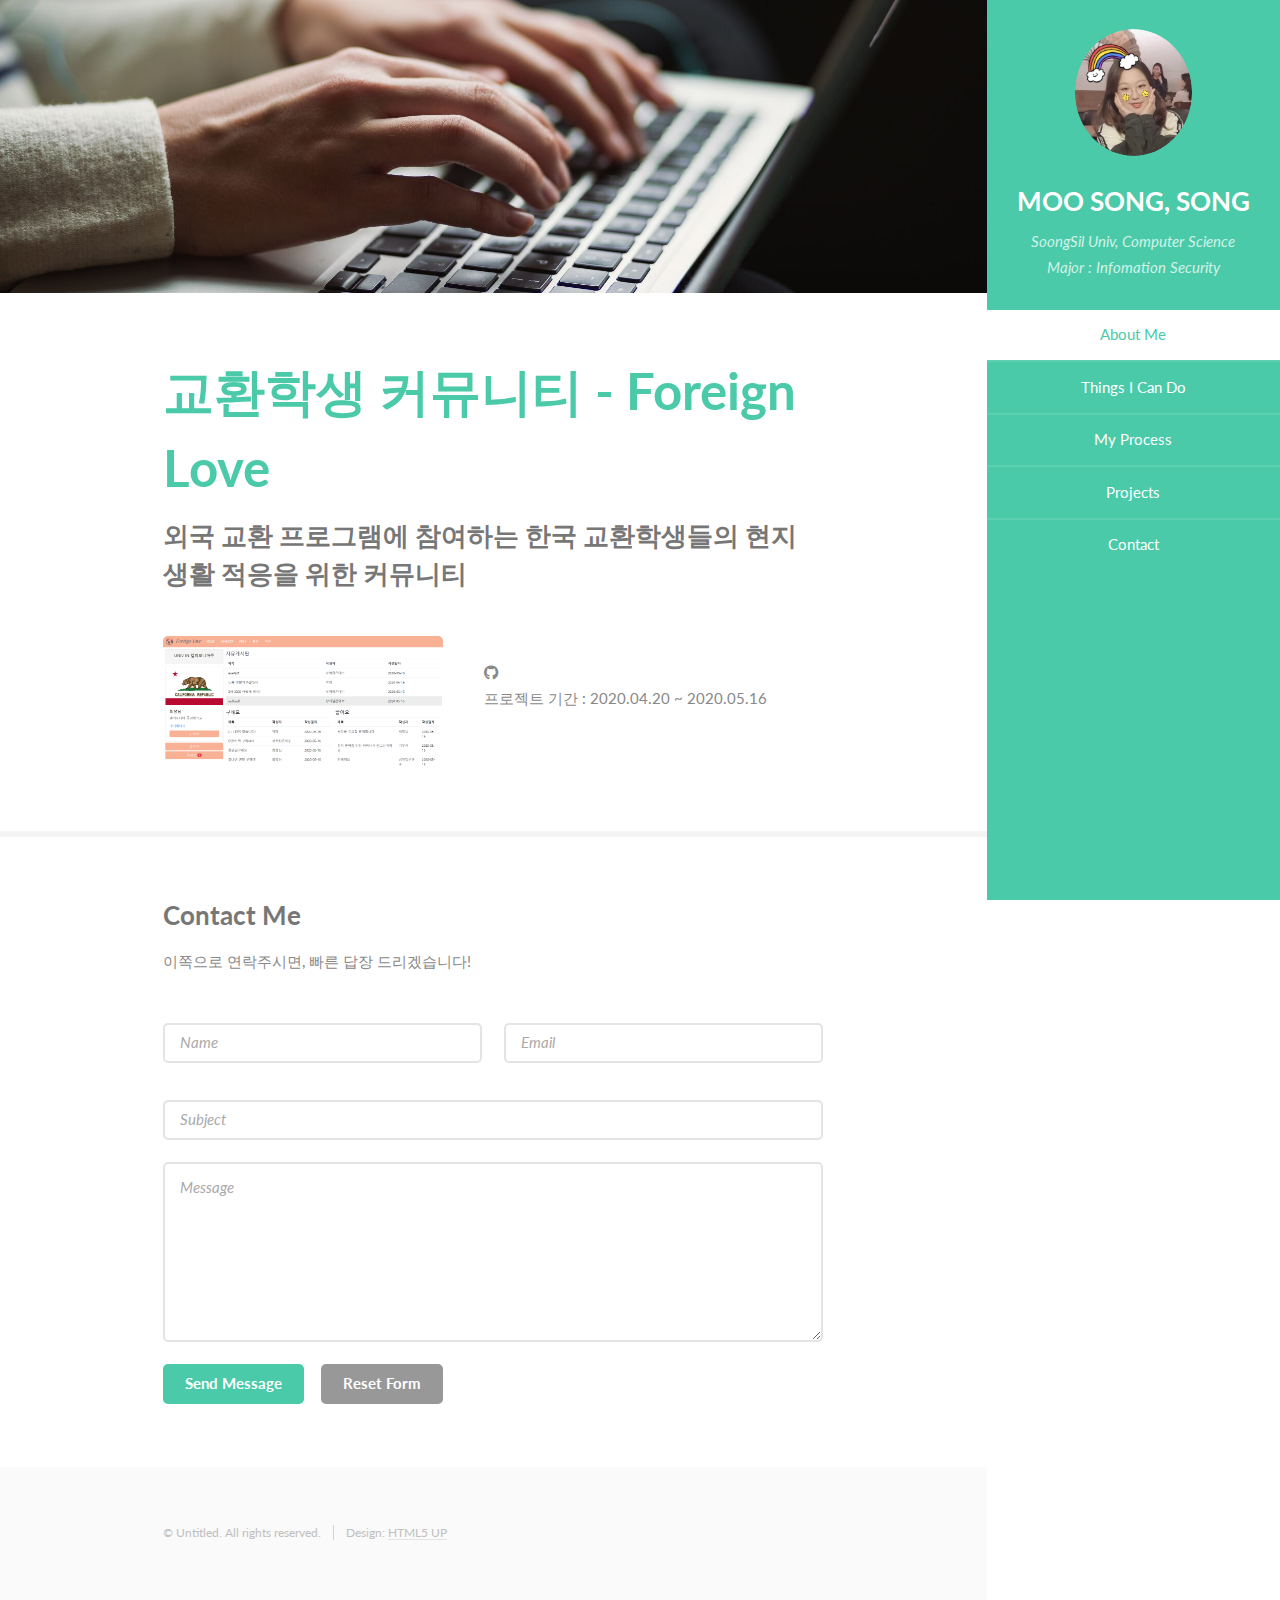
==== projects/foreignlove.html @ bbfa4133 "add" ====
<!DOCTYPE html>
<html lang="ko">
<head>
    <title>Developer MOOSONG</title>
    <meta charset="utf-8" />
    <meta name="viewport" content="width=device-width, initial-scale=1, user-scalable=no" />
    <link rel="stylesheet" href="../assets/css/main.css" />
</head>
<body class="is-preload">

<!-- Header -->
<section id="header">
    <header>
        <span class="image avatar"><img src="../images/profile.png" alt="" /></span>
        <h1 id="logo"><a href="">MOO SONG, SONG</a></h1>
        <p>SoongSil Univ, Computer Science<br />
            Major : Infomation Security</p>
    </header>
    <nav id="nav">
        <ul>
            <li><a href="#one" class="active">About Me</a></li>
            <li><a href="#two">Things I Can Do</a></li>
            <li><a href="#two_ex">My Process</a></li>
            <li><a href="#three">Projects</a></li>
            <li><a href="#four">Contact</a></li>
        </ul>
    </nav>
</section>

<!-- Wrapper -->
<div id="wrapper">

    <!-- Main -->
    <div id="main">

        <!-- One -->
        <section id="one">
            <div class="image main" data-position="center">
                <img src="../images/ban.jpg" alt="" />
            </div>
            <div class="container">
                <header class="major">
                    <h2>교환학생 커뮤니티 - Foreign Love</h2>
                    <p>외국 교환 프로그램에 참여하는 한국 교환학생들의 현지 생활 적응을 위한 커뮤니티</p>
                </header>
                <div class="features">
                    <article>
                        <a href="" class="image"><img src="../projectImage/fallmain.png" alt="" /></a>
                        <div class="inner">
                           <a href="https://github.com/moosongsong/Servlet_Final_Project_ForeignLove" class="icon brands fa-github">
                                <span class="label">Github</span></a>
                            <p>프로젝트 기간 : 2020.04.20 ~ 2020.05.16</p>
                            <div>

                            </div>
                        </div>
                    </article>
                </div>
            </div>
        </section>

        <!-- Four -->
        <section id="four">
            <div class="container">
                <h3>Contact Me</h3>
                <p>이쪽으로 연락주시면, 빠른 답장 드리겠습니다!</p>
                <form method="post" action="#">
                    <div class="row gtr-uniform">
                        <div class="col-6 col-12-xsmall"><label for="name"></label><input type="text" name="name" id="name" placeholder="Name" /></div>
                        <div class="col-6 col-12-xsmall"><label for="email"></label><input type="email" name="email" id="email" placeholder="Email" /></div>
                        <div class="col-12"><label for="subject"></label><input type="text" name="subject" id="subject" placeholder="Subject" /></div>
                        <div class="col-12"><textarea name="message" id="message" placeholder="Message" rows="6"></textarea></div>
                        <div class="col-12">
                            <ul class="actions">
                                <li><input type="submit" class="primary" value="Send Message" /></li>
                                <li><input type="reset" value="Reset Form" /></li>
                            </ul>
                        </div>
                    </div>
                </form>
            </div>
        </section>

        <!-- Five -->
        <!--
            <section id="five">
                <div class="container">
                    <h3>Elements</h3>

                    <section>
                        <h4>Text</h4>
                        <p>This is <b>bold</b> and this is <strong>strong</strong>. This is <i>italic</i> and this is <em>emphasized</em>.
                        This is <sup>superscript</sup> text and this is <sub>subscript</sub> text.
                        This is <u>underlined</u> and this is code: <code>for (;;) { ... }</code>. Finally, <a href="#">this is a link</a>.</p>
                        <hr />
                        <header>
                            <h4>Heading with a Subtitle</h4>
                            <p>Lorem ipsum dolor sit amet nullam id egestas urna aliquam</p>
                        </header>
                        <p>Nunc lacinia ante nunc ac lobortis. Interdum adipiscing gravida odio porttitor sem non mi integer non faucibus ornare mi ut ante amet placerat aliquet. Volutpat eu sed ante lacinia sapien lorem accumsan varius montes viverra nibh in adipiscing blandit tempus accumsan.</p>
                        <header>
                            <h5>Heading with a Subtitle</h5>
                            <p>Lorem ipsum dolor sit amet nullam id egestas urna aliquam</p>
                        </header>
                        <p>Nunc lacinia ante nunc ac lobortis. Interdum adipiscing gravida odio porttitor sem non mi integer non faucibus ornare mi ut ante amet placerat aliquet. Volutpat eu sed ante lacinia sapien lorem accumsan varius montes viverra nibh in adipiscing blandit tempus accumsan.</p>
                        <hr />
                        <h2>Heading Level 2</h2>
                        <h3>Heading Level 3</h3>
                        <h4>Heading Level 4</h4>
                        <h5>Heading Level 5</h5>
                        <h6>Heading Level 6</h6>
                        <hr />
                        <h5>Blockquote</h5>
                        <blockquote>Fringilla nisl. Donec accumsan interdum nisi, quis tincidunt felis sagittis eget tempus euismod. Vestibulum ante ipsum primis in faucibus vestibulum. Blandit adipiscing eu felis iaculis volutpat ac adipiscing accumsan faucibus. Vestibulum ante ipsum primis in faucibus lorem ipsum dolor sit amet nullam adipiscing eu felis.</blockquote>
                        <h5>Preformatted</h5>
                        <pre><code>i = 0;

while (!deck.isInOrder()) {
print 'Iteration ' + i;
deck.shuffle();
i++;
}

print 'It took ' + i + ' iterations to sort the deck.';</code></pre>
                    </section>

                    <section>
                        <h4>Lists</h4>
                        <div class="row">
                            <div class="col-6 col-12-xsmall">
                                <h5>Unordered</h5>
                                <ul>
                                    <li>Dolor pulvinar etiam magna etiam.</li>
                                    <li>Sagittis adipiscing lorem eleifend.</li>
                                    <li>Felis enim feugiat dolore viverra.</li>
                                </ul>
                                <h5>Alternate</h5>
                                <ul class="alt">
                                    <li>Dolor pulvinar etiam magna etiam.</li>
                                    <li>Sagittis adipiscing lorem eleifend.</li>
                                    <li>Felis enim feugiat dolore viverra.</li>
                                </ul>
                            </div>
                            <div class="col-6 col-12-xsmall">
                                <h5>Ordered</h5>
                                <ol>
                                    <li>Dolor pulvinar etiam magna etiam.</li>
                                    <li>Etiam vel felis at lorem sed viverra.</li>
                                    <li>Felis enim feugiat dolore viverra.</li>
                                    <li>Dolor pulvinar etiam magna etiam.</li>
                                    <li>Etiam vel felis at lorem sed viverra.</li>
                                    <li>Felis enim feugiat dolore viverra.</li>
                                </ol>
                                <h5>Icons</h5>
                                <ul class="icons">
                                    <li><a href="#" class="icon brands fa-twitter"><span class="label">Twitter</span></a></li>
                                    <li><a href="#" class="icon brands fa-facebook-f"><span class="label">Facebook</span></a></li>
                                    <li><a href="#" class="icon brands fa-instagram"><span class="label">Instagram</span></a></li>
                                    <li><a href="#" class="icon brands fa-github"><span class="label">Github</span></a></li>
                                    <li><a href="#" class="icon brands fa-dribbble"><span class="label">Dribbble</span></a></li>
                                    <li><a href="#" class="icon brands fa-tumblr"><span class="label">Tumblr</span></a></li>
                                </ul>
                            </div>
                        </div>
                        <h5>Actions</h5>
                        <ul class="actions">
                            <li><a href="#" class="button primary">Default</a></li>
                            <li><a href="#" class="button">Default</a></li>
                            <li><a href="#" class="button alt">Default</a></li>
                        </ul>
                        <ul class="actions small">
                            <li><a href="#" class="button primary small">Small</a></li>
                            <li><a href="#" class="button small">Small</a></li>
                            <li><a href="#" class="button alt small">Small</a></li>
                        </ul>
                        <div class="row">
                            <div class="col-3 col-6-medium col-12-xsmall">
                                <ul class="actions stacked">
                                    <li><a href="#" class="button primary">Default</a></li>
                                    <li><a href="#" class="button">Default</a></li>
                                    <li><a href="#" class="button alt">Default</a></li>
                                </ul>
                            </div>
                            <div class="col-3 col-6 col-12-xsmall">
                                <ul class="actions stacked">
                                    <li><a href="#" class="button primary small">Small</a></li>
                                    <li><a href="#" class="button small">Small</a></li>
                                    <li><a href="#" class="button alt small">Small</a></li>
                                </ul>
                            </div>
                            <div class="col-3 col-6-medium col-12-xsmall">
                                <ul class="actions stacked">
                                    <li><a href="#" class="button primary fit">Default</a></li>
                                    <li><a href="#" class="button fit">Default</a></li>
                                    <li><a href="#" class="button alt fit">Default</a></li>
                                </ul>
                            </div>
                            <div class="col-3 col-6-medium col-12-xsmall">
                                <ul class="actions stacked">
                                    <li><a href="#" class="button primary small fit">Small</a></li>
                                    <li><a href="#" class="button small fit">Small</a></li>
                                    <li><a href="#" class="button alt small fit">Small</a></li>
                                </ul>
                            </div>
                        </div>
                    </section>

                    <section>
                        <h4>Table</h4>
                        <h5>Default</h5>
                        <div class="table-wrapper">
                            <table>
                                <thead>
                                    <tr>
                                        <th>Name</th>
                                        <th>Description</th>
                                        <th>Price</th>
                                    </tr>
                                </thead>
                                <tbody>
                                    <tr>
                                        <td>Item One</td>
                                        <td>Ante turpis integer aliquet porttitor.</td>
                                        <td>29.99</td>
                                    </tr>
                                    <tr>
                                        <td>Item Two</td>
                                        <td>Vis ac commodo adipiscing arcu aliquet.</td>
                                        <td>19.99</td>
                                    </tr>
                                    <tr>
                                        <td>Item Three</td>
                                        <td> Morbi faucibus arcu accumsan lorem.</td>
                                        <td>29.99</td>
                                    </tr>
                                    <tr>
                                        <td>Item Four</td>
                                        <td>Vitae integer tempus condimentum.</td>
                                        <td>19.99</td>
                                    </tr>
                                    <tr>
                                        <td>Item Five</td>
                                        <td>Ante turpis integer aliquet porttitor.</td>
                                        <td>29.99</td>
                                    </tr>
                                </tbody>
                                <tfoot>
                                    <tr>
                                        <td colspan="2"></td>
                                        <td>100.00</td>
                                    </tr>
                                </tfoot>
                            </table>
                        </div>

                        <h5>Alternate</h5>
                        <div class="table-wrapper">
                            <table class="alt">
                                <thead>
                                    <tr>
                                        <th>Name</th>
                                        <th>Description</th>
                                        <th>Price</th>
                                    </tr>
                                </thead>
                                <tbody>
                                    <tr>
                                        <td>Item One</td>
                                        <td>Ante turpis integer aliquet porttitor.</td>
                                        <td>29.99</td>
                                    </tr>
                                    <tr>
                                        <td>Item Two</td>
                                        <td>Vis ac commodo adipiscing arcu aliquet.</td>
                                        <td>19.99</td>
                                    </tr>
                                    <tr>
                                        <td>Item Three</td>
                                        <td> Morbi faucibus arcu accumsan lorem.</td>
                                        <td>29.99</td>
                                    </tr>
                                    <tr>
                                        <td>Item Four</td>
                                        <td>Vitae integer tempus condimentum.</td>
                                        <td>19.99</td>
                                    </tr>
                                    <tr>
                                        <td>Item Five</td>
                                        <td>Ante turpis integer aliquet porttitor.</td>
                                        <td>29.99</td>
                                    </tr>
                                </tbody>
                                <tfoot>
                                    <tr>
                                        <td colspan="2"></td>
                                        <td>100.00</td>
                                    </tr>
                                </tfoot>
                            </table>
                        </div>
                    </section>

                    <section>
                        <h4>Buttons</h4>
                        <ul class="actions">
                            <li><a href="#" class="button primary">Primary</a></li>
                            <li><a href="#" class="button">Default</a></li>
                            <li><a href="#" class="button alt">Alternate</a></li>
                        </ul>
                        <ul class="actions">
                            <li><a href="#" class="button primary large">Large</a></li>
                            <li><a href="#" class="button">Default</a></li>
                            <li><a href="#" class="button alt small">Small</a></li>
                        </ul>
                        <ul class="actions fit">
                            <li><a href="#" class="button primary fit">Fit</a></li>
                            <li><a href="#" class="button fit">Fit</a></li>
                            <li><a href="#" class="button alt fit">Fit</a></li>
                        </ul>
                        <ul class="actions fit small">
                            <li><a href="#" class="button primary fit small">Fit + Small</a></li>
                            <li><a href="#" class="button fit small">Fit + Small</a></li>
                            <li><a href="#" class="button alt fit small">Fit + Small</a></li>
                        </ul>
                        <ul class="actions">
                            <li><a href="#" class="button primary icon solid fa-download">Icon</a></li>
                            <li><a href="#" class="button icon solid fa-download">Icon</a></li>
                            <li><a href="#" class="button alt icon solid fa-check">Icon</a></li>
                        </ul>
                        <ul class="actions">
                            <li><span class="button primary disabled">Primary</span></li>
                            <li><span class="button disabled">Default</span></li>
                            <li><span class="button alt disabled">Alternate</span></li>
                        </ul>
                    </section>

                    <section>
                        <h4>Form</h4>
                        <form method="post" action="#">
                            <div class="row gtr-uniform">
                                <div class="col-6 col-12-xsmall">
                                    <input type="text" name="demo-name" id="demo-name" value="" placeholder="Name" />
                                </div>
                                <div class="col-6 col-12-xsmall">
                                    <input type="email" name="demo-email" id="demo-email" value="" placeholder="Email" />
                                </div>
                                <div class="col-12">
                                    <select name="demo-category" id="demo-category">
                                        <option value="">- Category -</option>
                                        <option value="1">Manufacturing</option>
                                        <option value="1">Shipping</option>
                                        <option value="1">Administration</option>
                                        <option value="1">Human Resources</option>
                                    </select>
                                </div>
                                <div class="col-4 col-12-medium">
                                    <input type="radio" id="demo-priority-low" name="demo-priority" checked>
                                    <label for="demo-priority-low">Low Priority</label>
                                </div>
                                <div class="col-4 col-12-medium">
                                    <input type="radio" id="demo-priority-normal" name="demo-priority">
                                    <label for="demo-priority-normal">Normal Priority</label>
                                </div>
                                <div class="col-4 col-12-medium">
                                    <input type="radio" id="demo-priority-high" name="demo-priority">
                                    <label for="demo-priority-high">High Priority</label>
                                </div>
                                <div class="col-6 col-12-medium">
                                    <input type="checkbox" id="demo-copy" name="demo-copy">
                                    <label for="demo-copy">Email me a copy of this message</label>
                                </div>
                                <div class="col-6 col-12-medium">
                                    <input type="checkbox" id="demo-human" name="demo-human" checked>
                                    <label for="demo-human">I am a human and not a robot</label>
                                </div>
                                <div class="col-12">
                                    <textarea name="demo-message" id="demo-message" placeholder="Enter your message" rows="6"></textarea>
                                </div>
                                <div class="col-12">
                                    <ul class="actions">
                                        <li><input type="submit" value="Send Message" /></li>
                                        <li><input type="reset" value="Reset" class="alt" /></li>
                                    </ul>
                                </div>
                            </div>
                        </form>
                    </section>

                    <section>
                        <h4>Image</h4>
                        <h5>Fit</h5>
                        <span class="image fit"><img src="images/banner.jpg" alt="" /></span>
                        <div class="box alt">
                            <div class="row gtr-50 gtr-uniform">
                                <div class="col-4"><span class="image fit"><img src="images/pic01.jpg" alt="" /></span></div>
                                <div class="col-4"><span class="image fit"><img src="images/pic02.jpg" alt="" /></span></div>
                                <div class="col-4"><span class="image fit"><img src="images/pic03.jpg" alt="" /></span></div>
                                <div class="col-4"><span class="image fit"><img src="images/pic02.jpg" alt="" /></span></div>
                                <div class="col-4"><span class="image fit"><img src="images/pic03.jpg" alt="" /></span></div>
                                <div class="col-4"><span class="image fit"><img src="images/pic01.jpg" alt="" /></span></div>
                                <div class="col-4"><span class="image fit"><img src="images/pic03.jpg" alt="" /></span></div>
                                <div class="col-4"><span class="image fit"><img src="images/pic01.jpg" alt="" /></span></div>
                                <div class="col-4"><span class="image fit"><img src="images/pic02.jpg" alt="" /></span></div>
                            </div>
                        </div>
                        <h5>Left &amp; Right</h5>
                        <p><span class="image left"><img src="images/avatar.jpg" alt="" /></span>Fringilla nisl. Donec accumsan interdum nisi, quis tincidunt felis sagittis eget. tempus euismod. Vestibulum ante ipsum primis in faucibus vestibulum. Blandit adipiscing eu felis iaculis volutpat ac adipiscing accumsan eu faucibus. Integer ac pellentesque praesent tincidunt felis sagittis eget. tempus euismod. Vestibulum ante ipsum primis in faucibus vestibulum. Blandit adipiscing eu felis iaculis volutpat ac adipiscing accumsan eu faucibus. Integer ac pellentesque praesent. Donec accumsan interdum nisi, quis tincidunt felis sagittis eget. tempus euismod. Vestibulum ante ipsum primis in faucibus vestibulum. Blandit adipiscing eu felis iaculis volutpat ac adipiscing accumsan eu faucibus. Integer ac pellentesque praesent tincidunt felis sagittis eget. tempus euismod. Vestibulum ante ipsum primis in faucibus vestibulum. Blandit adipiscing eu felis iaculis volutpat ac adipiscing accumsan eu faucibus. Integer ac pellentesque praesent.</p>
                        <p><span class="image right"><img src="images/avatar.jpg" alt="" /></span>Fringilla nisl. Donec accumsan interdum nisi, quis tincidunt felis sagittis eget. tempus euismod. Vestibulum ante ipsum primis in faucibus vestibulum. Blandit adipiscing eu felis iaculis volutpat ac adipiscing accumsan eu faucibus. Integer ac pellentesque praesent tincidunt felis sagittis eget. tempus euismod. Vestibulum ante ipsum primis in faucibus vestibulum. Blandit adipiscing eu felis iaculis volutpat ac adipiscing accumsan eu faucibus. Integer ac pellentesque praesent. Donec accumsan interdum nisi, quis tincidunt felis sagittis eget. tempus euismod. Vestibulum ante ipsum primis in faucibus vestibulum. Blandit adipiscing eu felis iaculis volutpat ac adipiscing accumsan eu faucibus. Integer ac pellentesque praesent tincidunt felis sagittis eget. tempus euismod. Vestibulum ante ipsum primis in faucibus vestibulum. Blandit adipiscing eu felis iaculis volutpat ac adipiscing accumsan eu faucibus. Integer ac pellentesque praesent.</p>
                    </section>

                </div>
            </section>
        -->

    </div>

    <!-- Footer -->
    <section id="footer">
        <div class="container">
            <ul class="copyright">
                <li>&copy; Untitled. All rights reserved.</li><li>Design: <a href="http://html5up.net">HTML5 UP</a></li>
            </ul>
        </div>
    </section>

</div>

<!-- Scripts -->
<script src="assets/js/jquery.min.js"></script>
<script src="assets/js/jquery.scrollex.min.js"></script>
<script src="assets/js/jquery.scrolly.min.js"></script>
<script src="assets/js/browser.min.js"></script>
<script src="assets/js/breakpoints.min.js"></script>
<script src="assets/js/util.js"></script>
<script src="assets/js/main.js"></script>

</body>
</html>
---- assets/css/main.css ----
@import url("fontawesome-all.min.css");
@import url("https://fonts.googleapis.com/css?family=Lato:400,400italic,700,700italic|Source+Code+Pro:400");

/*
	Read Only by HTML5 UP
	html5up.net | @ajlkn
	Free for personal and commercial use under the CCA 3.0 license (html5up.net/license)
*/

html, body, div, span, applet, object,
iframe, h1, h2, h3, h4, h5, h6, p, blockquote,
pre, a, abbr, acronym, address, big, cite,
code, del, dfn, em, img, ins, kbd, q, s, samp,
small, strike, strong, sub, sup, tt, var, b,
u, i, center, dl, dt, dd, ol, ul, li, fieldset,
form, label, legend, table, caption, tbody,
tfoot, thead, tr, th, td, article, aside,
canvas, details, embed, figure, figcaption,
footer, header, hgroup, menu, nav, output, ruby,
section, summary, time, mark, audio, video {
	margin: 0;
	padding: 0;
	border: 0;
	font-size: 100%;
	font: inherit;
	vertical-align: baseline;}

article, aside, details, figcaption, figure,
footer, header, hgroup, menu, nav, section {
	display: block;}

body {
	line-height: 1;
}

ol, ul {
	list-style: none;
}

blockquote, q {
	quotes: none;
}

	blockquote:before, blockquote:after, q:before, q:after {
		content: '';
		content: none;
	}

table {
	border-collapse: collapse;
	border-spacing: 0;
}

body {
	-webkit-text-size-adjust: none;
}

mark {
	background-color: transparent;
	color: inherit;
}

input::-moz-focus-inner {
	border: 0;
	padding: 0;
}

input, select, textarea {
	-moz-appearance: none;
	-webkit-appearance: none;
	-ms-appearance: none;
	appearance: none;
}

/* Basic */

	html {
		box-sizing: border-box;
	}

	*, *:before, *:after {
		box-sizing: inherit;
	}

	body {
		background: #fff;
	}

		body.is-preload *, body.is-preload *:before, body.is-preload *:after {
			-moz-animation: none !important;
			-webkit-animation: none !important;
			-ms-animation: none !important;
			animation: none !important;
			-moz-transition: none !important;
			-webkit-transition: none !important;
			-ms-transition: none !important;
			transition: none !important;
		}

	body, input, select, textarea {
		color: #888;
		font-family: "Lato", sans-serif;
		font-size: 16pt;
		font-weight: 400;
		line-height: 1.75em;
	}

	a {
		-moz-transition: color 0.2s ease-in-out, border-color 0.2s ease-in-out;
		-webkit-transition: color 0.2s ease-in-out, border-color 0.2s ease-in-out;
		-ms-transition: color 0.2s ease-in-out, border-color 0.2s ease-in-out;
		transition: color 0.2s ease-in-out, border-color 0.2s ease-in-out;
		border-bottom: solid 1px #e4e4e4;
		color: inherit;
		text-decoration: none;
	}

		a:hover {
			border-bottom-color: transparent;
			color: #4acaa8 !important;
		}

	strong, b {
		color: #777;
		font-weight: 700;
	}

	em, i {
		font-style: italic;
	}

	p {
		margin: 0 0 2.25em 0;
	}

	h1, h2, h3, h4, h5, h6 {
		color: #777;
		font-weight: 700;
		line-height: 1em;
		margin: 0 0 0.5625em 0;
	}

		h1 a, h2 a, h3 a, h4 a, h5 a, h6 a {
			border: 0;
			color: inherit;
			text-decoration: none;
		}

	h2 {
		font-size: 2em;
		line-height: 1.5em;
	}

	h3 {
		font-size: 1.75em;
		line-height: 1.5em;
	}

	h4 {
		font-size: 1.25em;
		line-height: 1.5em;
	}

	h5 {
		font-size: 0.9em;
		line-height: 1.5em;
	}

	h6 {
		font-size: 0.7em;
		line-height: 1.5em;
	}

	sub {
		font-size: 0.8em;
		position: relative;
		top: 0.5em;
	}

	sup {
		font-size: 0.8em;
		position: relative;
		top: -0.5em;
	}

	hr {
		border: 0;
		border-bottom: solid 2px #f4f4f4;
		margin: 2.25em 0;
	}

		hr.major {
			margin: 3.375em 0;
		}

	blockquote {
		border-left: solid 8px #e4e4e4;
		font-style: italic;
		margin: 0 0 2.25em 0;
		padding: 0.5em 0 0.5em 2em;
	}

	code {
		background: #555;
		border-radius: 5px;
		color: #fff;
		font-family: "Source Code Pro", monospace;
		font-size: 0.9em;
		margin: 0 0.25em;
		padding: 0.25em 0.65em;
	}

	pre {
		font-family: "Source Code Pro", monospace;
		font-size: 0.9em;
		margin: 0 0 2.25em 0;
	}

		pre code {
			-webkit-overflow-scrolling: touch;
			display: block;
			line-height: 1.5em;
			overflow-x: auto;
			padding: 1em 1.5em;
		}

	.align-left {
		text-align: left;
	}

	.align-center {
		text-align: center;
	}

	.align-right {
		text-align: right;
	}

/* Row */

	.row {
		display: flex;
		flex-wrap: wrap;
		box-sizing: border-box;
		align-items: stretch;
	}

		.row > * {
			box-sizing: border-box;
		}

		.row.gtr-uniform > * > :last-child {
			margin-bottom: 0;
		}

		.row.aln-left {
			justify-content: flex-start;
		}

		.row.aln-center {
			justify-content: center;
		}

		.row.aln-right {
			justify-content: flex-end;
		}

		.row.aln-top {
			align-items: flex-start;
		}

		.row.aln-middle {
			align-items: center;
		}

		.row.aln-bottom {
			align-items: flex-end;
		}

		.row > .imp {
			order: -1;
		}

		.row > .col-1 {
			width: 8.33333%;
		}

		.row > .off-1 {
			margin-left: 8.33333%;
		}

		.row > .col-2 {
			width: 16.66667%;
		}

		.row > .off-2 {
			margin-left: 16.66667%;
		}

		.row > .col-3 {
			width: 25%;
		}

		.row > .off-3 {
			margin-left: 25%;
		}

		.row > .col-4 {
			width: 33.33333%;
		}

		.row > .off-4 {
			margin-left: 33.33333%;
		}

		.row > .col-5 {
			width: 41.66667%;
		}

		.row > .off-5 {
			margin-left: 41.66667%;
		}

		.row > .col-6 {
			width: 50%;
		}

		.row > .off-6 {
			margin-left: 50%;
		}

		.row > .col-7 {
			width: 58.33333%;
		}

		.row > .off-7 {
			margin-left: 58.33333%;
		}

		.row > .col-8 {
			width: 66.66667%;
		}

		.row > .off-8 {
			margin-left: 66.66667%;
		}

		.row > .col-9 {
			width: 75%;
		}

		.row > .off-9 {
			margin-left: 75%;
		}

		.row > .col-10 {
			width: 83.33333%;
		}

		.row > .off-10 {
			margin-left: 83.33333%;
		}

		.row > .col-11 {
			width: 91.66667%;
		}

		.row > .off-11 {
			margin-left: 91.66667%;
		}

		.row > .col-12 {
			width: 100%;
		}

		.row > .off-12 {
			margin-left: 100%;
		}

		.row.gtr-0 {
			margin-top: 0;
			margin-left: 0em;
		}

			.row.gtr-0 > * {
				padding: 0 0 0 0em;
			}

			.row.gtr-0.gtr-uniform {
				margin-top: 0em;
			}

				.row.gtr-0.gtr-uniform > * {
					padding-top: 0em;
				}

		.row.gtr-25 {
			margin-top: 0;
			margin-left: -0.5em;
		}

			.row.gtr-25 > * {
				padding: 0 0 0 0.5em;
			}

			.row.gtr-25.gtr-uniform {
				margin-top: -0.5em;
			}

				.row.gtr-25.gtr-uniform > * {
					padding-top: 0.5em;
				}

		.row.gtr-50 {
			margin-top: 0;
			margin-left: -1em;
		}

			.row.gtr-50 > * {
				padding: 0 0 0 1em;
			}

			.row.gtr-50.gtr-uniform {
				margin-top: -1em;
			}

				.row.gtr-50.gtr-uniform > * {
					padding-top: 1em;
				}

		.row {
			margin-top: 0;
			margin-left: -2em;
		}

			.row > * {
				padding: 0 0 0 2em;
			}

			.row.gtr-uniform {
				margin-top: -2em;
			}

				.row.gtr-uniform > * {
					padding-top: 2em;
				}

		.row.gtr-150 {
			margin-top: 0;
			margin-left: -3em;
		}

			.row.gtr-150 > * {
				padding: 0 0 0 3em;
			}

			.row.gtr-150.gtr-uniform {
				margin-top: -3em;
			}

				.row.gtr-150.gtr-uniform > * {
					padding-top: 3em;
				}

		.row.gtr-200 {
			margin-top: 0;
			margin-left: -4em;
		}

			.row.gtr-200 > * {
				padding: 0 0 0 4em;
			}

			.row.gtr-200.gtr-uniform {
				margin-top: -4em;
			}

				.row.gtr-200.gtr-uniform > * {
					padding-top: 4em;
				}

		@media screen and (max-width: 1680px) {

			.row {
				display: flex;
				flex-wrap: wrap;
				box-sizing: border-box;
				align-items: stretch;
			}

				.row > * {
					box-sizing: border-box;
				}

				.row.gtr-uniform > * > :last-child {
					margin-bottom: 0;
				}

				.row.aln-left {
					justify-content: flex-start;
				}

				.row.aln-center {
					justify-content: center;
				}

				.row.aln-right {
					justify-content: flex-end;
				}

				.row.aln-top {
					align-items: flex-start;
				}

				.row.aln-middle {
					align-items: center;
				}

				.row.aln-bottom {
					align-items: flex-end;
				}

				.row > .imp-xlarge {
					order: -1;
				}

				.row > .col-1-xlarge {
					width: 8.33333%;
				}

				.row > .off-1-xlarge {
					margin-left: 8.33333%;
				}

				.row > .col-2-xlarge {
					width: 16.66667%;
				}

				.row > .off-2-xlarge {
					margin-left: 16.66667%;
				}

				.row > .col-3-xlarge {
					width: 25%;
				}

				.row > .off-3-xlarge {
					margin-left: 25%;
				}

				.row > .col-4-xlarge {
					width: 33.33333%;
				}

				.row > .off-4-xlarge {
					margin-left: 33.33333%;
				}

				.row > .col-5-xlarge {
					width: 41.66667%;
				}

				.row > .off-5-xlarge {
					margin-left: 41.66667%;
				}

				.row > .col-6-xlarge {
					width: 50%;
				}

				.row > .off-6-xlarge {
					margin-left: 50%;
				}

				.row > .col-7-xlarge {
					width: 58.33333%;
				}

				.row > .off-7-xlarge {
					margin-left: 58.33333%;
				}

				.row > .col-8-xlarge {
					width: 66.66667%;
				}

				.row > .off-8-xlarge {
					margin-left: 66.66667%;
				}

				.row > .col-9-xlarge {
					width: 75%;
				}

				.row > .off-9-xlarge {
					margin-left: 75%;
				}

				.row > .col-10-xlarge {
					width: 83.33333%;
				}

				.row > .off-10-xlarge {
					margin-left: 83.33333%;
				}

				.row > .col-11-xlarge {
					width: 91.66667%;
				}

				.row > .off-11-xlarge {
					margin-left: 91.66667%;
				}

				.row > .col-12-xlarge {
					width: 100%;
				}

				.row > .off-12-xlarge {
					margin-left: 100%;
				}

				.row.gtr-0 {
					margin-top: 0;
					margin-left: 0em;
				}

					.row.gtr-0 > * {
						padding: 0 0 0 0em;
					}

					.row.gtr-0.gtr-uniform {
						margin-top: 0em;
					}

						.row.gtr-0.gtr-uniform > * {
							padding-top: 0em;
						}

				.row.gtr-25 {
					margin-top: 0;
					margin-left: -0.5em;
				}

					.row.gtr-25 > * {
						padding: 0 0 0 0.5em;
					}

					.row.gtr-25.gtr-uniform {
						margin-top: -0.5em;
					}

						.row.gtr-25.gtr-uniform > * {
							padding-top: 0.5em;
						}

				.row.gtr-50 {
					margin-top: 0;
					margin-left: -1em;
				}

					.row.gtr-50 > * {
						padding: 0 0 0 1em;
					}

					.row.gtr-50.gtr-uniform {
						margin-top: -1em;
					}

						.row.gtr-50.gtr-uniform > * {
							padding-top: 1em;
						}

				.row {
					margin-top: 0;
					margin-left: -2em;
				}

					.row > * {
						padding: 0 0 0 2em;
					}

					.row.gtr-uniform {
						margin-top: -2em;
					}

						.row.gtr-uniform > * {
							padding-top: 2em;
						}

				.row.gtr-150 {
					margin-top: 0;
					margin-left: -3em;
				}

					.row.gtr-150 > * {
						padding: 0 0 0 3em;
					}

					.row.gtr-150.gtr-uniform {
						margin-top: -3em;
					}

						.row.gtr-150.gtr-uniform > * {
							padding-top: 3em;
						}

				.row.gtr-200 {
					margin-top: 0;
					margin-left: -4em;
				}

					.row.gtr-200 > * {
						padding: 0 0 0 4em;
					}

					.row.gtr-200.gtr-uniform {
						margin-top: -4em;
					}

						.row.gtr-200.gtr-uniform > * {
							padding-top: 4em;
						}

		}

		@media screen and (max-width: 1280px) {

			.row {
				display: flex;
				flex-wrap: wrap;
				box-sizing: border-box;
				align-items: stretch;
			}

				.row > * {
					box-sizing: border-box;
				}

				.row.gtr-uniform > * > :last-child {
					margin-bottom: 0;
				}

				.row.aln-left {
					justify-content: flex-start;
				}

				.row.aln-center {
					justify-content: center;
				}

				.row.aln-right {
					justify-content: flex-end;
				}

				.row.aln-top {
					align-items: flex-start;
				}

				.row.aln-middle {
					align-items: center;
				}

				.row.aln-bottom {
					align-items: flex-end;
				}

				.row > .imp-large {
					order: -1;
				}

				.row > .col-1-large {
					width: 8.33333%;
				}

				.row > .off-1-large {
					margin-left: 8.33333%;
				}

				.row > .col-2-large {
					width: 16.66667%;
				}

				.row > .off-2-large {
					margin-left: 16.66667%;
				}

				.row > .col-3-large {
					width: 25%;
				}

				.row > .off-3-large {
					margin-left: 25%;
				}

				.row > .col-4-large {
					width: 33.33333%;
				}

				.row > .off-4-large {
					margin-left: 33.33333%;
				}

				.row > .col-5-large {
					width: 41.66667%;
				}

				.row > .off-5-large {
					margin-left: 41.66667%;
				}

				.row > .col-6-large {
					width: 50%;
				}

				.row > .off-6-large {
					margin-left: 50%;
				}

				.row > .col-7-large {
					width: 58.33333%;
				}

				.row > .off-7-large {
					margin-left: 58.33333%;
				}

				.row > .col-8-large {
					width: 66.66667%;
				}

				.row > .off-8-large {
					margin-left: 66.66667%;
				}

				.row > .col-9-large {
					width: 75%;
				}

				.row > .off-9-large {
					margin-left: 75%;
				}

				.row > .col-10-large {
					width: 83.33333%;
				}

				.row > .off-10-large {
					margin-left: 83.33333%;
				}

				.row > .col-11-large {
					width: 91.66667%;
				}

				.row > .off-11-large {
					margin-left: 91.66667%;
				}

				.row > .col-12-large {
					width: 100%;
				}

				.row > .off-12-large {
					margin-left: 100%;
				}

				.row.gtr-0 {
					margin-top: 0;
					margin-left: 0em;
				}

					.row.gtr-0 > * {
						padding: 0 0 0 0em;
					}

					.row.gtr-0.gtr-uniform {
						margin-top: 0em;
					}

						.row.gtr-0.gtr-uniform > * {
							padding-top: 0em;
						}

				.row.gtr-25 {
					margin-top: 0;
					margin-left: -0.375em;
				}

					.row.gtr-25 > * {
						padding: 0 0 0 0.375em;
					}

					.row.gtr-25.gtr-uniform {
						margin-top: -0.375em;
					}

						.row.gtr-25.gtr-uniform > * {
							padding-top: 0.375em;
						}

				.row.gtr-50 {
					margin-top: 0;
					margin-left: -0.75em;
				}

					.row.gtr-50 > * {
						padding: 0 0 0 0.75em;
					}

					.row.gtr-50.gtr-uniform {
						margin-top: -0.75em;
					}

						.row.gtr-50.gtr-uniform > * {
							padding-top: 0.75em;
						}

				.row {
					margin-top: 0;
					margin-left: -1.5em;
				}

					.row > * {
						padding: 0 0 0 1.5em;
					}

					.row.gtr-uniform {
						margin-top: -1.5em;
					}

						.row.gtr-uniform > * {
							padding-top: 1.5em;
						}

				.row.gtr-150 {
					margin-top: 0;
					margin-left: -2.25em;
				}

					.row.gtr-150 > * {
						padding: 0 0 0 2.25em;
					}

					.row.gtr-150.gtr-uniform {
						margin-top: -2.25em;
					}

						.row.gtr-150.gtr-uniform > * {
							padding-top: 2.25em;
						}

				.row.gtr-200 {
					margin-top: 0;
					margin-left: -3em;
				}

					.row.gtr-200 > * {
						padding: 0 0 0 3em;
					}

					.row.gtr-200.gtr-uniform {
						margin-top: -3em;
					}

						.row.gtr-200.gtr-uniform > * {
							padding-top: 3em;
						}

		}

		@media screen and (max-width: 1024px) {

			.row {
				display: flex;
				flex-wrap: wrap;
				box-sizing: border-box;
				align-items: stretch;
			}

				.row > * {
					box-sizing: border-box;
				}

				.row.gtr-uniform > * > :last-child {
					margin-bottom: 0;
				}

				.row.aln-left {
					justify-content: flex-start;
				}

				.row.aln-center {
					justify-content: center;
				}

				.row.aln-right {
					justify-content: flex-end;
				}

				.row.aln-top {
					align-items: flex-start;
				}

				.row.aln-middle {
					align-items: center;
				}

				.row.aln-bottom {
					align-items: flex-end;
				}

				.row > .imp-medium {
					order: -1;
				}

				.row > .col-1-medium {
					width: 8.33333%;
				}

				.row > .off-1-medium {
					margin-left: 8.33333%;
				}

				.row > .col-2-medium {
					width: 16.66667%;
				}

				.row > .off-2-medium {
					margin-left: 16.66667%;
				}

				.row > .col-3-medium {
					width: 25%;
				}

				.row > .off-3-medium {
					margin-left: 25%;
				}

				.row > .col-4-medium {
					width: 33.33333%;
				}

				.row > .off-4-medium {
					margin-left: 33.33333%;
				}

				.row > .col-5-medium {
					width: 41.66667%;
				}

				.row > .off-5-medium {
					margin-left: 41.66667%;
				}

				.row > .col-6-medium {
					width: 50%;
				}

				.row > .off-6-medium {
					margin-left: 50%;
				}

				.row > .col-7-medium {
					width: 58.33333%;
				}

				.row > .off-7-medium {
					margin-left: 58.33333%;
				}

				.row > .col-8-medium {
					width: 66.66667%;
				}

				.row > .off-8-medium {
					margin-left: 66.66667%;
				}

				.row > .col-9-medium {
					width: 75%;
				}

				.row > .off-9-medium {
					margin-left: 75%;
				}

				.row > .col-10-medium {
					width: 83.33333%;
				}

				.row > .off-10-medium {
					margin-left: 83.33333%;
				}

				.row > .col-11-medium {
					width: 91.66667%;
				}

				.row > .off-11-medium {
					margin-left: 91.66667%;
				}

				.row > .col-12-medium {
					width: 100%;
				}

				.row > .off-12-medium {
					margin-left: 100%;
				}

				.row.gtr-0 {
					margin-top: 0;
					margin-left: 0em;
				}

					.row.gtr-0 > * {
						padding: 0 0 0 0em;
					}

					.row.gtr-0.gtr-uniform {
						margin-top: 0em;
					}

						.row.gtr-0.gtr-uniform > * {
							padding-top: 0em;
						}

				.row.gtr-25 {
					margin-top: 0;
					margin-left: -0.375em;
				}

					.row.gtr-25 > * {
						padding: 0 0 0 0.375em;
					}

					.row.gtr-25.gtr-uniform {
						margin-top: -0.375em;
					}

						.row.gtr-25.gtr-uniform > * {
							padding-top: 0.375em;
						}

				.row.gtr-50 {
					margin-top: 0;
					margin-left: -0.75em;
				}

					.row.gtr-50 > * {
						padding: 0 0 0 0.75em;
					}

					.row.gtr-50.gtr-uniform {
						margin-top: -0.75em;
					}

						.row.gtr-50.gtr-uniform > * {
							padding-top: 0.75em;
						}

				.row {
					margin-top: 0;
					margin-left: -1.5em;
				}

					.row > * {
						padding: 0 0 0 1.5em;
					}

					.row.gtr-uniform {
						margin-top: -1.5em;
					}

						.row.gtr-uniform > * {
							padding-top: 1.5em;
						}

				.row.gtr-150 {
					margin-top: 0;
					margin-left: -2.25em;
				}

					.row.gtr-150 > * {
						padding: 0 0 0 2.25em;
					}

					.row.gtr-150.gtr-uniform {
						margin-top: -2.25em;
					}

						.row.gtr-150.gtr-uniform > * {
							padding-top: 2.25em;
						}

				.row.gtr-200 {
					margin-top: 0;
					margin-left: -3em;
				}

					.row.gtr-200 > * {
						padding: 0 0 0 3em;
					}

					.row.gtr-200.gtr-uniform {
						margin-top: -3em;
					}

						.row.gtr-200.gtr-uniform > * {
							padding-top: 3em;
						}

		}

		@media screen and (max-width: 736px) {

			.row {
				display: flex;
				flex-wrap: wrap;
				box-sizing: border-box;
				align-items: stretch;
			}

				.row > * {
					box-sizing: border-box;
				}

				.row.gtr-uniform > * > :last-child {
					margin-bottom: 0;
				}

				.row.aln-left {
					justify-content: flex-start;
				}

				.row.aln-center {
					justify-content: center;
				}

				.row.aln-right {
					justify-content: flex-end;
				}

				.row.aln-top {
					align-items: flex-start;
				}

				.row.aln-middle {
					align-items: center;
				}

				.row.aln-bottom {
					align-items: flex-end;
				}

				.row > .imp-small {
					order: -1;
				}

				.row > .col-1-small {
					width: 8.33333%;
				}

				.row > .off-1-small {
					margin-left: 8.33333%;
				}

				.row > .col-2-small {
					width: 16.66667%;
				}

				.row > .off-2-small {
					margin-left: 16.66667%;
				}

				.row > .col-3-small {
					width: 25%;
				}

				.row > .off-3-small {
					margin-left: 25%;
				}

				.row > .col-4-small {
					width: 33.33333%;
				}

				.row > .off-4-small {
					margin-left: 33.33333%;
				}

				.row > .col-5-small {
					width: 41.66667%;
				}

				.row > .off-5-small {
					margin-left: 41.66667%;
				}

				.row > .col-6-small {
					width: 50%;
				}

				.row > .off-6-small {
					margin-left: 50%;
				}

				.row > .col-7-small {
					width: 58.33333%;
				}

				.row > .off-7-small {
					margin-left: 58.33333%;
				}

				.row > .col-8-small {
					width: 66.66667%;
				}

				.row > .off-8-small {
					margin-left: 66.66667%;
				}

				.row > .col-9-small {
					width: 75%;
				}

				.row > .off-9-small {
					margin-left: 75%;
				}

				.row > .col-10-small {
					width: 83.33333%;
				}

				.row > .off-10-small {
					margin-left: 83.33333%;
				}

				.row > .col-11-small {
					width: 91.66667%;
				}

				.row > .off-11-small {
					margin-left: 91.66667%;
				}

				.row > .col-12-small {
					width: 100%;
				}

				.row > .off-12-small {
					margin-left: 100%;
				}

				.row.gtr-0 {
					margin-top: 0;
					margin-left: 0em;
				}

					.row.gtr-0 > * {
						padding: 0 0 0 0em;
					}

					.row.gtr-0.gtr-uniform {
						margin-top: 0em;
					}

						.row.gtr-0.gtr-uniform > * {
							padding-top: 0em;
						}

				.row.gtr-25 {
					margin-top: 0;
					margin-left: -0.3125em;
				}

					.row.gtr-25 > * {
						padding: 0 0 0 0.3125em;
					}

					.row.gtr-25.gtr-uniform {
						margin-top: -0.3125em;
					}

						.row.gtr-25.gtr-uniform > * {
							padding-top: 0.3125em;
						}

				.row.gtr-50 {
					margin-top: 0;
					margin-left: -0.625em;
				}

					.row.gtr-50 > * {
						padding: 0 0 0 0.625em;
					}

					.row.gtr-50.gtr-uniform {
						margin-top: -0.625em;
					}

						.row.gtr-50.gtr-uniform > * {
							padding-top: 0.625em;
						}

				.row {
					margin-top: 0;
					margin-left: -1.25em;
				}

					.row > * {
						padding: 0 0 0 1.25em;
					}

					.row.gtr-uniform {
						margin-top: -1.25em;
					}

						.row.gtr-uniform > * {
							padding-top: 1.25em;
						}

				.row.gtr-150 {
					margin-top: 0;
					margin-left: -1.875em;
				}

					.row.gtr-150 > * {
						padding: 0 0 0 1.875em;
					}

					.row.gtr-150.gtr-uniform {
						margin-top: -1.875em;
					}

						.row.gtr-150.gtr-uniform > * {
							padding-top: 1.875em;
						}

				.row.gtr-200 {
					margin-top: 0;
					margin-left: -2.5em;
				}

					.row.gtr-200 > * {
						padding: 0 0 0 2.5em;
					}

					.row.gtr-200.gtr-uniform {
						margin-top: -2.5em;
					}

						.row.gtr-200.gtr-uniform > * {
							padding-top: 2.5em;
						}

		}

		@media screen and (max-width: 480px) {

			.row {
				display: flex;
				flex-wrap: wrap;
				box-sizing: border-box;
				align-items: stretch;
			}

				.row > * {
					box-sizing: border-box;
				}

				.row.gtr-uniform > * > :last-child {
					margin-bottom: 0;
				}

				.row.aln-left {
					justify-content: flex-start;
				}

				.row.aln-center {
					justify-content: center;
				}

				.row.aln-right {
					justify-content: flex-end;
				}

				.row.aln-top {
					align-items: flex-start;
				}

				.row.aln-middle {
					align-items: center;
				}

				.row.aln-bottom {
					align-items: flex-end;
				}

				.row > .imp-xsmall {
					order: -1;
				}

				.row > .col-1-xsmall {
					width: 8.33333%;
				}

				.row > .off-1-xsmall {
					margin-left: 8.33333%;
				}

				.row > .col-2-xsmall {
					width: 16.66667%;
				}

				.row > .off-2-xsmall {
					margin-left: 16.66667%;
				}

				.row > .col-3-xsmall {
					width: 25%;
				}

				.row > .off-3-xsmall {
					margin-left: 25%;
				}

				.row > .col-4-xsmall {
					width: 33.33333%;
				}

				.row > .off-4-xsmall {
					margin-left: 33.33333%;
				}

				.row > .col-5-xsmall {
					width: 41.66667%;
				}

				.row > .off-5-xsmall {
					margin-left: 41.66667%;
				}

				.row > .col-6-xsmall {
					width: 50%;
				}

				.row > .off-6-xsmall {
					margin-left: 50%;
				}

				.row > .col-7-xsmall {
					width: 58.33333%;
				}

				.row > .off-7-xsmall {
					margin-left: 58.33333%;
				}

				.row > .col-8-xsmall {
					width: 66.66667%;
				}

				.row > .off-8-xsmall {
					margin-left: 66.66667%;
				}

				.row > .col-9-xsmall {
					width: 75%;
				}

				.row > .off-9-xsmall {
					margin-left: 75%;
				}

				.row > .col-10-xsmall {
					width: 83.33333%;
				}

				.row > .off-10-xsmall {
					margin-left: 83.33333%;
				}

				.row > .col-11-xsmall {
					width: 91.66667%;
				}

				.row > .off-11-xsmall {
					margin-left: 91.66667%;
				}

				.row > .col-12-xsmall {
					width: 100%;
				}

				.row > .off-12-xsmall {
					margin-left: 100%;
				}

				.row.gtr-0 {
					margin-top: 0;
					margin-left: 0em;
				}

					.row.gtr-0 > * {
						padding: 0 0 0 0em;
					}

					.row.gtr-0.gtr-uniform {
						margin-top: 0em;
					}

						.row.gtr-0.gtr-uniform > * {
							padding-top: 0em;
						}

				.row.gtr-25 {
					margin-top: 0;
					margin-left: -0.3125em;
				}

					.row.gtr-25 > * {
						padding: 0 0 0 0.3125em;
					}

					.row.gtr-25.gtr-uniform {
						margin-top: -0.3125em;
					}

						.row.gtr-25.gtr-uniform > * {
							padding-top: 0.3125em;
						}

				.row.gtr-50 {
					margin-top: 0;
					margin-left: -0.625em;
				}

					.row.gtr-50 > * {
						padding: 0 0 0 0.625em;
					}

					.row.gtr-50.gtr-uniform {
						margin-top: -0.625em;
					}

						.row.gtr-50.gtr-uniform > * {
							padding-top: 0.625em;
						}

				.row {
					margin-top: 0;
					margin-left: -1.25em;
				}

					.row > * {
						padding: 0 0 0 1.25em;
					}

					.row.gtr-uniform {
						margin-top: -1.25em;
					}

						.row.gtr-uniform > * {
							padding-top: 1.25em;
						}

				.row.gtr-150 {
					margin-top: 0;
					margin-left: -1.875em;
				}

					.row.gtr-150 > * {
						padding: 0 0 0 1.875em;
					}

					.row.gtr-150.gtr-uniform {
						margin-top: -1.875em;
					}

						.row.gtr-150.gtr-uniform > * {
							padding-top: 1.875em;
						}

				.row.gtr-200 {
					margin-top: 0;
					margin-left: -2.5em;
				}

					.row.gtr-200 > * {
						padding: 0 0 0 2.5em;
					}

					.row.gtr-200.gtr-uniform {
						margin-top: -2.5em;
					}

						.row.gtr-200.gtr-uniform > * {
							padding-top: 2.5em;
						}

		}

/* Container */

	.container {
		margin: 0 auto;
		max-width: calc(100% - 4.5em);
		width: 45em;
	}

		.container.xsmall {
			width: 11.25em;
		}

		.container.small {
			width: 22.5em;
		}

		.container.medium {
			width: 33.75em;
		}

		.container.large {
			width: 56.25em;
		}

		.container.xlarge {
			width: 67.5em;
		}

		.container.max {
			width: 100%;
		}

		@media screen and (max-width: 1024px) {

			.container {
				width: 100% !important;
			}

		}

		@media screen and (max-width: 480px) {

			.container {
				max-width: calc(100% - 3.375em);
			}

		}

/* Section/Article */

	section.special, article.special {
		text-align: center;
	}

	header p {
		color: #aaa;
		position: relative;
		margin: 0 0 1.6875em 0;
	}

	header h2 + p {
		font-size: 1.25em;
		margin-top: -0.5em;
		line-height: 1.5em;
	}

	header h3 + p {
		font-size: 1.1em;
		margin-top: -0.35em;
		line-height: 1.5em;
	}

	header h4 + p,
	header h5 + p,
	header h6 + p {
		font-size: 0.9em;
		margin-top: -0.25em;
		line-height: 1.5em;
	}

	header.major h2 {
		color: #4acaa8;
		font-size: 3.5em;
	}

		header.major h2 + p {
			color: #777;
			font-size: 1.75em;
			font-weight: 700;
			margin-top: -0.75em;
		}

/* Form */

	form {
		margin: 0 0 2.25em 0;
	}

	label {
		color: #777;
		display: block;
		font-size: 0.9em;
		font-weight: 700;
		margin: 0 0 1.125em 0;
	}

	input::-moz-focus-inner {
		border: 0;
		padding: 0;
	}

	input[type="text"],
	input[type="password"],
	input[type="email"],
	select,
	textarea {
		-moz-appearance: none;
		-webkit-appearance: none;
		-ms-appearance: none;
		appearance: none;
		border-radius: 5px;
		border: none;
		border: solid 2px #e4e4e4;
		color: inherit;
		display: block;
		outline: 0;
		padding: 0 1em;
		text-decoration: none;
		width: 100%;
	}

		input[type="text"]:invalid,
		input[type="password"]:invalid,
		input[type="email"]:invalid,
		select:invalid,
		textarea:invalid {
			box-shadow: none;
		}

		input[type="text"]:focus,
		input[type="password"]:focus,
		input[type="email"]:focus,
		select:focus,
		textarea:focus {
			border-color: #4acaa8;
		}

	select {
		background-image: url("data:image/svg+xml;charset=utf8,%3Csvg xmlns='http://www.w3.org/2000/svg' width='40' height='40' preserveAspectRatio='none' viewBox='0 0 40 40'%3E%3Cpath d='M9.4,12.3l10.4,10.4l10.4-10.4c0.2-0.2,0.5-0.4,0.9-0.4c0.3,0,0.6,0.1,0.9,0.4l3.3,3.3c0.2,0.2,0.4,0.5,0.4,0.9 c0,0.4-0.1,0.6-0.4,0.9L20.7,31.9c-0.2,0.2-0.5,0.4-0.9,0.4c-0.3,0-0.6-0.1-0.9-0.4L4.3,17.3c-0.2-0.2-0.4-0.5-0.4-0.9 c0-0.4,0.1-0.6,0.4-0.9l3.3-3.3c0.2-0.2,0.5-0.4,0.9-0.4S9.1,12.1,9.4,12.3z' fill='%23e4e4e4' /%3E%3C/svg%3E");
		background-size: 1.25em;
		background-repeat: no-repeat;
		background-position: calc(100% - 1em) center;
		height: 2.75em;
		padding-right: 2.75em;
		text-overflow: ellipsis;
	}

		select option {
			color: #777;
			background: #fff;
		}

		select:focus::-ms-value {
			background-color: transparent;
		}

		select::-ms-expand {
			display: none;
		}

	input[type="text"],
	input[type="password"],
	input[type="email"],
	select {
		height: 2.75em;
	}

	textarea {
		padding: 0.75em 1em;
	}

	input[type="checkbox"],
	input[type="radio"] {
		-moz-appearance: none;
		-webkit-appearance: none;
		-ms-appearance: none;
		appearance: none;
		display: block;
		float: left;
		margin-right: -2em;
		opacity: 0;
		width: 1em;
		z-index: -1;
	}

		input[type="checkbox"] + label,
		input[type="radio"] + label {
			text-decoration: none;
			color: #888;
			cursor: pointer;
			display: inline-block;
			font-size: 1em;
			font-weight: 400;
			padding-left: 2.4em;
			padding-right: 0.75em;
			position: relative;
		}

			input[type="checkbox"] + label:before,
			input[type="radio"] + label:before {
				-moz-osx-font-smoothing: grayscale;
				-webkit-font-smoothing: antialiased;
				display: inline-block;
				font-style: normal;
				font-variant: normal;
				text-rendering: auto;
				line-height: 1;
				text-transform: none !important;
				font-family: 'Font Awesome 5 Free';
				font-weight: 900;
			}

			input[type="checkbox"] + label:before,
			input[type="radio"] + label:before {
				background: #fafafa;
				border-radius: 5px;
				border: solid 2px #e4e4e4;
				content: '';
				display: inline-block;
				font-size: 0.8em;
				height: 2.0625em;
				left: 0;
				line-height: 2.0625em;
				position: absolute;
				text-align: center;
				top: 0;
				width: 2.0625em;
			}

		input[type="checkbox"]:checked + label:before,
		input[type="radio"]:checked + label:before {
			background: #989898;
			border-color: #989898;
			color: #ffffff;
			content: '\f00c';
		}

		input[type="checkbox"]:focus + label:before,
		input[type="radio"]:focus + label:before {
			border-color: #4acaa8;
		}

	input[type="checkbox"] + label:before {
		border-radius: 5px;
	}

	input[type="radio"] + label:before {
		border-radius: 100%;
	}

	::-webkit-input-placeholder {
		color: #aaa !important;
		font-style: italic;
		opacity: 1.0;
	}

	:-moz-placeholder {
		color: #aaa !important;
		font-style: italic;
		opacity: 1.0;
	}

	::-moz-placeholder {
		color: #aaa !important;
		font-style: italic;
		opacity: 1.0;
	}

	:-ms-input-placeholder {
		color: #aaa !important;
		font-style: italic;
		opacity: 1.0;
	}

/* Box */

	.box {
		border-radius: 5px;
		border: solid 2px #e4e4e4;
		margin-bottom: 2.25em;
		padding: 1.5em;
	}

		.box > :last-child,
		.box > :last-child > :last-child,
		.box > :last-child > :last-child > :last-child {
			margin-bottom: 0;
		}

		.box.alt {
			border: 0;
			border-radius: 0;
			padding: 0;
		}

/* Icon */

	.icon {
		text-decoration: none;
		border-bottom: none;
		position: relative;
	}

		.icon:before {
			-moz-osx-font-smoothing: grayscale;
			-webkit-font-smoothing: antialiased;
			display: inline-block;
			font-style: normal;
			font-variant: normal;
			text-rendering: auto;
			line-height: 1;
			text-transform: none !important;
			font-family: 'Font Awesome 5 Free';
			font-weight: 400;
		}

		.icon > .label {
			display: none;
		}

		.icon:before {
			line-height: inherit;
		}

		.icon.solid:before {
			font-weight: 900;
		}

		.icon.brands:before {
			font-family: 'Font Awesome 5 Brands';
		}

/* Image */

	.image {
		border-radius: 5px;
		border: 0;
		display: inline-block;
		position: relative;
	}

		.image[data-position] img {
			-moz-object-fit: cover;
			-webkit-object-fit: cover;
			-ms-object-fit: cover;
			object-fit: cover;
			display: block;
			position: absolute;
			top: 0;
			left: 0;
			width: 100%;
			height: 100%;
		}

		.image[data-position="top left"] img {
			-moz-object-position: top left;
			-webkit-object-position: top left;
			-ms-object-position: top left;
			object-position: top left;
		}

		.image[data-position="top"] img {
			-moz-object-position: top;
			-webkit-object-position: top;
			-ms-object-position: top;
			object-position: top;
		}

		.image[data-position="top right"] img {
			-moz-object-position: top right;
			-webkit-object-position: top right;
			-ms-object-position: top right;
			object-position: top right;
		}

		.image[data-position="right"] img {
			-moz-object-position: right;
			-webkit-object-position: right;
			-ms-object-position: right;
			object-position: right;
		}

		.image[data-position="bottom right"] img {
			-moz-object-position: bottom right;
			-webkit-object-position: bottom right;
			-ms-object-position: bottom right;
			object-position: bottom right;
		}

		.image[data-position="bottom"] img {
			-moz-object-position: bottom;
			-webkit-object-position: bottom;
			-ms-object-position: bottom;
			object-position: bottom;
		}

		.image[data-position="bottom left"] img {
			-moz-object-position: bottom left;
			-webkit-object-position: bottom left;
			-ms-object-position: bottom left;
			object-position: bottom left;
		}

		.image[data-position="left"] img {
			-moz-object-position: left;
			-webkit-object-position: left;
			-ms-object-position: left;
			object-position: left;
		}

		.image[data-position="center"] img {
			-moz-object-position: center;
			-webkit-object-position: center;
			-ms-object-position: center;
			object-position: center;
		}

		.image[data-position="25% 25%"] img {
			-moz-object-position: 25% 25%;
			-webkit-object-position: 25% 25%;
			-ms-object-position: 25% 25%;
			object-position: 25% 25%;
		}

		.image[data-position="75% 25%"] img {
			-moz-object-position: 75% 25%;
			-webkit-object-position: 75% 25%;
			-ms-object-position: 75% 25%;
			object-position: 75% 25%;
		}

		.image[data-position="75% 75%"] img {
			-moz-object-position: 75% 75%;
			-webkit-object-position: 75% 75%;
			-ms-object-position: 75% 75%;
			object-position: 75% 75%;
		}

		.image[data-position="25% 75%"] img {
			-moz-object-position: 25% 75%;
			-webkit-object-position: 25% 75%;
			-ms-object-position: 25% 75%;
			object-position: 25% 75%;
		}

		.image img {
			border-radius: 5px;
			display: block;
		}

		.image.left {
			float: left;
			margin: 0 2.5em 2em 0;
			top: 0.25em;
		}

		.image.right {
			float: right;
			margin: 0 0 2em 2.5em;
			top: 0.25em;
		}

		.image.fit {
			display: block;
			margin: 0 0 2.25em 0;
			width: 100%;
		}

			.image.fit img {
				display: block;
				width: 100%;
			}

		.image.avatar {
			border-radius: 100%;
			overflow: hidden;
		}

			.image.avatar img {
				border-radius: 100%;
				display: block;
				width: 100%;
			}

		.image.main {
			display: block;
			height: 20em;
			border-radius: 0;
		}

			.image.main img {
				border-radius: 0;
			}

/* List */

	ol {
		list-style: decimal;
		margin: 0 0 2.25em 0;
		padding-left: 1.25em;
	}

		ol li {
			padding-left: 0.25em;
		}

	ul {
		list-style: disc;
		margin: 0 0 2.25em 0;
		padding-left: 1em;
	}

		ul li {
			padding-left: 0.5em;
		}

		ul.alt {
			list-style: none;
			padding-left: 0;
		}

			ul.alt li {
				border-top: solid 2px #f4f4f4;
				padding: 0.5em 0;
			}

				ul.alt li:first-child {
					border-top: 0;
					padding-top: 0;
				}

	dl {
		margin: 0 0 2.25em 0;
	}

/* Actions */

	ul.actions {
		display: -moz-flex;
		display: -webkit-flex;
		display: -ms-flex;
		display: flex;
		cursor: default;
		list-style: none;
		margin-left: -1.125em;
		padding-left: 0;
	}

		ul.actions li {
			padding: 0 0 0 1.125em;
			vertical-align: middle;
		}

		ul.actions.special {
			-moz-justify-content: center;
			-webkit-justify-content: center;
			-ms-justify-content: center;
			justify-content: center;
			width: 100%;
			margin-left: 0;
		}

			ul.actions.special li:first-child {
				padding-left: 0;
			}

		ul.actions.stacked {
			-moz-flex-direction: column;
			-webkit-flex-direction: column;
			-ms-flex-direction: column;
			flex-direction: column;
			margin-left: 0;
		}

			ul.actions.stacked li {
				padding: 1.125em 0 0 0;
			}

				ul.actions.stacked li:first-child {
					padding-top: 0;
				}

		ul.actions.fit {
			width: calc(100% + 1.125em);
		}

			ul.actions.fit li {
				-moz-flex-grow: 1;
				-webkit-flex-grow: 1;
				-ms-flex-grow: 1;
				flex-grow: 1;
				-moz-flex-shrink: 1;
				-webkit-flex-shrink: 1;
				-ms-flex-shrink: 1;
				flex-shrink: 1;
				width: 100%;
			}

				ul.actions.fit li > * {
					width: 100%;
				}

			ul.actions.fit.stacked {
				width: 100%;
			}

		@media screen and (max-width: 480px) {

			ul.actions:not(.fixed) {
				-moz-flex-direction: column;
				-webkit-flex-direction: column;
				-ms-flex-direction: column;
				flex-direction: column;
				margin-left: 0;
				width: 100% !important;
			}

				ul.actions:not(.fixed) li {
					-moz-flex-grow: 1;
					-webkit-flex-grow: 1;
					-ms-flex-grow: 1;
					flex-grow: 1;
					-moz-flex-shrink: 1;
					-webkit-flex-shrink: 1;
					-ms-flex-shrink: 1;
					flex-shrink: 1;
					padding: 1.125em 0 0 0;
					text-align: center;
					width: 100%;
				}

					ul.actions:not(.fixed) li > * {
						width: 100%;
					}

					ul.actions:not(.fixed) li:first-child {
						padding-top: 0;
					}

					ul.actions:not(.fixed) li input[type="submit"],
					ul.actions:not(.fixed) li input[type="reset"],
					ul.actions:not(.fixed) li input[type="button"],
					ul.actions:not(.fixed) li button,
					ul.actions:not(.fixed) li .button {
						width: 100%;
					}

						ul.actions:not(.fixed) li input[type="submit"].icon:before,
						ul.actions:not(.fixed) li input[type="reset"].icon:before,
						ul.actions:not(.fixed) li input[type="button"].icon:before,
						ul.actions:not(.fixed) li button.icon:before,
						ul.actions:not(.fixed) li .button.icon:before {
							margin-left: -0.5rem;
						}

		}

/* Feature Icons */

	ul.feature-icons {
		list-style: none;
		padding-left: 0;
	}

		ul.feature-icons li {
			text-decoration: none;
			display: inline-block;
			margin: 0 0 1.6875em 0;
			padding: 0.35em 0 0 3.5em;
			position: relative;
			vertical-align: top;
			width: 48%;
		}

			ul.feature-icons li:before {
				-moz-osx-font-smoothing: grayscale;
				-webkit-font-smoothing: antialiased;
				display: inline-block;
				font-style: normal;
				font-variant: normal;
				text-rendering: auto;
				line-height: 1;
				text-transform: none !important;
				font-family: 'Font Awesome 5 Free';
				font-weight: 400;
			}

			ul.feature-icons li:before {
				background: #4acaa8;
				border-radius: 100%;
				color: #ffffff;
				display: block;
				height: 2.5em;
				left: 0;
				line-height: 2.5em;
				position: absolute;
				text-align: center;
				top: 0;
				width: 2.5em;
			}

/* Icons */

	ul.icons {
		cursor: default;
		list-style: none;
		padding-left: 0;
	}

		ul.icons li {
			display: inline-block;
			padding: 0 1em 0 0;
		}

			ul.icons li:last-child {
				padding-right: 0 !important;
			}

			ul.icons li .icon:before {
				font-size: 1.25em;
			}

/* Table */

	.table-wrapper {
		-webkit-overflow-scrolling: touch;
		overflow-x: auto;
	}

	table {
		margin: 0 0 2.25em 0;
		width: 100%;
	}

		table tbody tr {
			border: solid 2px #f4f4f4;
			border-left: 0;
			border-right: 0;
		}

			table tbody tr:nth-child(2n + 1) {
				background-color: #fafafa;
			}

		table td {
			padding: 0.75em 0.75em;
		}

		table th {
			color: #777;
			font-size: 0.9em;
			font-weight: 700;
			padding: 0 0.75em 0.75em 0.75em;
			text-align: left;
		}

		table thead {
			border-bottom: solid 4px #e4e4e4;
		}

		table tfoot {
			border-top: solid 4px #e4e4e4;
		}

		table.alt {
			border-collapse: separate;
		}

			table.alt tbody tr td {
				border: solid 2px #e4e4e4;
				border-left-width: 0;
				border-top-width: 0;
			}

				table.alt tbody tr td:first-child {
					border-left-width: 2px;
				}

			table.alt tbody tr:first-child td {
				border-top-width: 2px;
			}

			table.alt thead {
				border-bottom: 0;
			}

			table.alt tfoot {
				border-top: 0;
			}

/* Button */

	input[type="submit"],
	input[type="reset"],
	input[type="button"],
	.button {
		-moz-appearance: none;
		-webkit-appearance: none;
		-ms-appearance: none;
		appearance: none;
		-moz-transition: background-color 0.2s ease-in-out, color 0.2s ease-in-out;
		-webkit-transition: background-color 0.2s ease-in-out, color 0.2s ease-in-out;
		-ms-transition: background-color 0.2s ease-in-out, color 0.2s ease-in-out;
		transition: background-color 0.2s ease-in-out, color 0.2s ease-in-out;
		background-color: #989898;
		border-radius: 5px;
		border: 0;
		color: #ffffff !important;
		cursor: pointer;
		display: inline-block;
		font-weight: 700;
		height: 2.75em;
		line-height: 2.75em;
		padding: 0 1.5em;
		text-align: center;
		text-decoration: none;
		white-space: nowrap;
	}

		input[type="submit"]:hover,
		input[type="reset"]:hover,
		input[type="button"]:hover,
		.button:hover {
			background-color: #a5a5a5;
			color: #ffffff !important;
		}

		input[type="submit"]:active,
		input[type="reset"]:active,
		input[type="button"]:active,
		.button:active {
			background-color: #8b8b8b;
		}

		input[type="submit"].icon,
		input[type="reset"].icon,
		input[type="button"].icon,
		.button.icon {
			padding-left: 1.35em;
		}

			input[type="submit"].icon:before,
			input[type="reset"].icon:before,
			input[type="button"].icon:before,
			.button.icon:before {
				margin-right: 0.5em;
			}

		input[type="submit"].fit,
		input[type="reset"].fit,
		input[type="button"].fit,
		.button.fit {
			width: 100%;
		}

		input[type="submit"].small,
		input[type="reset"].small,
		input[type="button"].small,
		.button.small {
			font-size: 0.8em;
		}

		input[type="submit"].large,
		input[type="reset"].large,
		input[type="button"].large,
		.button.large {
			font-size: 1.35em;
		}

		input[type="submit"].alt,
		input[type="reset"].alt,
		input[type="button"].alt,
		.button.alt {
			background-color: transparent;
			box-shadow: inset 0 0 0 2px #e4e4e4;
			color: #777 !important;
		}

			input[type="submit"].alt:hover,
			input[type="reset"].alt:hover,
			input[type="button"].alt:hover,
			.button.alt:hover {
				background-color: #f4f4f4;
				color: #777 !important;
			}

			input[type="submit"].alt:active,
			input[type="reset"].alt:active,
			input[type="button"].alt:active,
			.button.alt:active {
				background-color: #eaeaea;
			}

			input[type="submit"].alt.icon:before,
			input[type="reset"].alt.icon:before,
			input[type="button"].alt.icon:before,
			.button.alt.icon:before {
				color: #aaa;
			}

		input[type="submit"].primary,
		input[type="reset"].primary,
		input[type="button"].primary,
		.button.primary {
			background-color: #4acaa8;
			color: #ffffff !important;
		}

			input[type="submit"].primary:hover,
			input[type="reset"].primary:hover,
			input[type="button"].primary:hover,
			.button.primary:hover {
				background-color: #5ed0b1;
			}

			input[type="submit"].primary:active,
			input[type="reset"].primary:active,
			input[type="button"].primary:active,
			.button.primary:active {
				background-color: #39c29d;
			}

		input[type="submit"].disabled, input[type="submit"]:disabled,
		input[type="reset"].disabled,
		input[type="reset"]:disabled,
		input[type="button"].disabled,
		input[type="button"]:disabled,
		.button.disabled,
		.button:disabled {
			background-color: #888 !important;
			box-shadow: inset 0 -0.15em 0 0 rgba(0, 0, 0, 0.15);
			color: #fff !important;
			cursor: default;
			opacity: 0.25;
		}

/* Features */

	.features article {
		border-top: solid 3px #f4f4f4;
		margin-bottom: 2.25em;
		padding-top: 2.25em;
	}

		.features article:first-child {
			border-top: 0;
			padding-top: 0;
		}

		.features article .image {
			display: inline-block;
			padding-right: 2.5em;
			vertical-align: middle;
			width: 48%;
		}

			.features article .image img {
				display: block;
				width: 100%;
			}

		.features article .inner {
			display: inline-block;
			vertical-align: middle;
			width: 50%;
		}

			.features article .inner > :last-child {
				margin-bottom: 0;
			}

/* Header */

	#header {
		display: -moz-flex;
		display: -webkit-flex;
		display: -ms-flex;
		display: flex;
		-moz-flex-direction: column;
		-webkit-flex-direction: column;
		-ms-flex-direction: column;
		flex-direction: column;
		-moz-justify-content: space-between;
		-webkit-justify-content: space-between;
		-ms-justify-content: space-between;
		justify-content: space-between;
		background: #4acaa8;
		color: #d2f2e9;
		height: 100%;
		overflow-y: auto;
		position: fixed;
		text-align: center;
		top: 0;
		width: 23em;
		right: 0;
	}

		#header h1, #header h2, #header h3, #header h4, #header h5, #header h6 {
			color: #ffffff;
		}

			#header h1 a, #header h2 a, #header h3 a, #header h4 a, #header h5 a, #header h6 a {
				color: #ffffff;
			}

		#header header p {
			color: #b7eadc;
		}

		#header a {
			color: #d2f2e9;
		}

			#header a:hover {
				color: #ffffff !important;
			}

		#header > header {
			-moz-flex-shrink: 0;
			-webkit-flex-shrink: 0;
			-ms-flex-shrink: 0;
			flex-shrink: 0;
			padding: 3em;
		}

			#header > header .avatar {
				display: block;
				margin: 0 auto 2.25em auto;
				width: 8em;
			}

			#header > header h1 {
				font-size: 1.75em;
				margin: 0;
			}

			#header > header p {
				color: #d2f2e9;
				font-style: italic;
				margin: 1em 0 0 0;
			}

		#header > footer {
			-moz-flex-shrink: 0;
			-webkit-flex-shrink: 0;
			-ms-flex-shrink: 0;
			flex-shrink: 0;
			bottom: 0;
			left: 0;
			padding: 2em;
			width: 100%;
		}

			#header > footer .icons {
				margin: 0;
			}

				#header > footer .icons li a {
					color: #b7eadc;
				}

		#header > nav {
			-moz-flex-grow: 1;
			-webkit-flex-grow: 1;
			-ms-flex-grow: 1;
			flex-grow: 1;
		}

			#header > nav ul {
				list-style: none;
				margin: 0;
				padding: 0;
			}

				#header > nav ul li {
					border-top: solid 2px #5ccfb1;
					display: block;
					padding: 0;
				}

					#header > nav ul li a {
						-moz-transition: none;
						-webkit-transition: none;
						-ms-transition: none;
						transition: none;
						border: 0;
						color: #ffffff !important;
						display: block;
						padding: 0.85em 0;
						text-decoration: none;
					}

						#header > nav ul li a.active {
							background: #fff;
							color: #4acaa8 !important;
						}

					#header > nav ul li:first-child {
						border-top: 0;
					}

/* Wrapper */

	#wrapper {
		background: #fff;
		padding-right: 23em;
	}

/* Main */

	#main > section {
		border-top: solid 6px #f4f4f4;
	}

		#main > section > .container {
			padding: 6em 0 4em 0;
		}

		#main > section:first-child {
			border-top: 0;
		}

/* Footer */

	#footer {
		background: #fafafa;
		border-top: 0;
		color: #c0c0c0;
		overflow: hidden;
		padding: 4em 0 2em 0;
	}

		#footer .copyright {
			line-height: 1em;
			list-style: none;
			padding: 0;
		}

			#footer .copyright li {
				border-left: solid 1px #d4d4d4;
				display: inline-block;
				font-size: 0.8em;
				margin-left: 1em;
				padding-left: 1em;
			}

				#footer .copyright li:first-child {
					border-left: 0;
					margin-left: 0;
					padding-left: 0;
				}

				#footer .copyright li a {
					color: inherit;
				}

/* XLarge */

	@media screen and (max-width: 1680px) {

		/* Basic */

			body, input, select, textarea {
				font-size: 13pt;
			}

		/* Header */

			#header {
				width: 21em;
			}

				#header > header {
					padding: 2em;
				}

				#header > footer {
					padding: 1.5em;
				}

		/* Wrapper */

			#wrapper {
				padding-right: 21em;
			}

		/* Main */

			#main > section > .container {
				padding: 4em 0 2em 0;
			}

	}

/* Large */

	@media screen and (max-width: 1280px) {

		/* Basic */

			body, input, select, textarea {
				font-size: 11pt;
			}

		/* Header */

			#header {
				width: 20em;
			}

		/* Wrapper */

			#wrapper {
				padding-right: 20em;
			}

	}

/* Medium */

	#titleBar {
		display: none;
	}

	@media screen and (max-width: 1024px) {

		/* Basic */

			html, body {
				overflow-x: hidden;
			}

			body, input, select, textarea {
				font-size: 12pt;
			}

		/* Image */

			.image.left, .image.right {
				max-width: 40%;
			}

				.image.left img, .image.right img {
					width: 100%;
				}

			.image.main {
				height: 20em;
			}

		/* Header */

			#header {
				-moz-backface-visibility: hidden;
				-webkit-backface-visibility: hidden;
				-ms-backface-visibility: hidden;
				backface-visibility: hidden;
				-moz-transition: -moz-transform 0.5s ease;
				-webkit-transition: -webkit-transform 0.5s ease;
				-ms-transition: -ms-transform 0.5s ease;
				transition: transform 0.5s ease;
				display: block;
				height: 100%;
				overflow-y: auto;
				position: fixed;
				top: 0;
				width: 23em;
				z-index: 10002;
				-moz-transform: translateX(23em);
				-webkit-transform: translateX(23em);
				-ms-transform: translateX(23em);
				transform: translateX(23em);
				right: 0;
			}

				#header > footer {
					bottom: auto;
					left: auto;
					margin: 0.5em 0 0 0;
					position: relative;
					right: auto;
					top: auto;
				}

		/* Wrapper */

			#wrapper {
				-moz-backface-visibility: hidden;
				-webkit-backface-visibility: hidden;
				-ms-backface-visibility: hidden;
				backface-visibility: hidden;
				-moz-transition: -moz-transform 0.5s ease;
				-webkit-transition: -webkit-transform 0.5s ease;
				-ms-transition: -ms-transform 0.5s ease;
				transition: transform 0.5s ease;
				padding: 44px 0 1px 0;
			}

		/* Header Panel */

			#titleBar {
				-moz-backface-visibility: hidden;
				-webkit-backface-visibility: hidden;
				-ms-backface-visibility: hidden;
				backface-visibility: hidden;
				-moz-transition: -moz-transform 0.5s ease;
				-webkit-transition: -webkit-transform 0.5s ease;
				-ms-transition: -ms-transform 0.5s ease;
				transition: transform 0.5s ease;
				display: block;
				height: 44px;
				left: 0;
				position: fixed;
				top: 0;
				width: 100%;
				z-index: 10001;
				background: #222;
				color: #fff;
				min-width: 320px;
			}

				#titleBar .title {
					color: #fff;
					display: block;
					font-weight: 700;
					height: 44px;
					line-height: 44px;
					padding: 0 1em;
					width: 100%;
					text-align: left;
				}

					#titleBar .title a {
						border: 0;
						text-decoration: none;
					}

				#titleBar .toggle {
					text-decoration: none;
					height: 4em;
					position: absolute;
					top: 0;
					width: 6em;
					border: 0;
					outline: 0;
					right: 0;
				}

					#titleBar .toggle:before {
						-moz-osx-font-smoothing: grayscale;
						-webkit-font-smoothing: antialiased;
						display: inline-block;
						font-style: normal;
						font-variant: normal;
						text-rendering: auto;
						line-height: 1;
						text-transform: none !important;
						font-family: 'Font Awesome 5 Free';
						font-weight: 900;
					}

					#titleBar .toggle:before {
						background: #4acaa8;
						color: #ffffff;
						content: '\f0c9';
						display: block;
						font-size: 18px;
						height: 44px;
						line-height: 44px;
						position: absolute;
						text-align: center;
						top: 0;
						width: 64px;
						right: 0;
					}

			body.header-visible #wrapper, body.header-visible #titleBar {
				-moz-transform: translateX(-23em);
				-webkit-transform: translateX(-23em);
				-ms-transform: translateX(-23em);
				transform: translateX(-23em);
			}

			body.header-visible #header {
				-moz-transform: translateX(0);
				-webkit-transform: translateX(0);
				-ms-transform: translateX(0);
				transform: translateX(0);
			}

	}

/* Small */

	@media screen and (max-width: 736px) {

		/* Basic */

			body, input, select, textarea {
				font-size: 12pt;
			}

			h1 br, h2 br, h3 br, h4 br, h5 br, h6 br {
				display: none;
			}

			h2 {
				font-size: 1.75em;
			}

			h3 {
				font-size: 1.5em;
			}

			h4 {
				font-size: 1em;
			}

		/* Image */

			.image.left {
				margin: 0 1.5em 1em 0;
			}

			.image.right {
				margin: 0 0 1em 1.5em;
			}

			.image.main {
				height: 12em;
			}

		/* Section/Article */

			header br {
				display: none;
			}

			header.major h2 {
				font-size: 2.5em;
			}

				header.major h2 + p {
					font-size: 1.5em;
				}

		/* Features */

			.features article .image {
				display: block;
				margin: 0 0 2.25em 0;
				padding-right: 0;
				width: 100%;
			}

			.features article .inner {
				display: block;
				width: 100%;
			}

		/* Header */

			#header {
				width: 17em;
				-moz-transform: translateX(17em);
				-webkit-transform: translateX(17em);
				-ms-transform: translateX(17em);
				transform: translateX(17em);
				right: 0;
			}

				#header > header {
					padding: 2em;
				}

					#header > header .avatar {
						margin: 0 auto 1.6875em auto;
						width: 6em;
					}

					#header > header h1 {
						font-size: 1.5em;
					}

					#header > header p {
						margin: 1em 0 0 0;
					}

				#header > footer {
					padding: 1.5em;
				}

		/* Main */

			#main > section > .container {
				padding: 2em 0 0 0;
			}

		/* Footer */

			#footer {
				text-align: center;
			}

				#footer .copyright li {
					border-left: 0;
					display: block;
					line-height: 1.75em;
					margin: 0.75em 0 0 0;
					padding-left: 0;
				}

					#footer .copyright li:first-child {
						margin-top: 0;
					}

		/* Header Panel */

			#titleBar .toggle {
				height: 4em;
				width: 6em;
			}

				#titleBar .toggle:before {
					font-size: 14px;
					width: 44px;
				}

			body.header-visible #wrapper, body.header-visible #titleBar {
				-moz-transform: translateX(-17em);
				-webkit-transform: translateX(-17em);
				-ms-transform: translateX(-17em);
				transform: translateX(-17em);
			}

	}

/* XSmall */

	@media screen and (max-width: 480px) {

		/* Basic */

			html, body {
				min-width: 320px;
			}

			body, input, select, textarea {
				font-size: 12pt;
			}

		/* List */

			ul.actions {
				margin: 0 0 2.25em 0;
			}

				ul.actions li {
					display: block;
					padding: 1.125em 0 0 0;
					text-align: center;
					width: 100%;
				}

					ul.actions li:first-child {
						padding-top: 0;
					}

					ul.actions li > * {
						width: 100%;
						margin: 0 !important;
					}

						ul.actions li > *.icon:before {
							margin-left: -2em;
						}

				ul.actions.small li {
					padding: 0.5625em 0 0 0;
				}

					ul.actions.small li:first-child {
						padding-top: 0;
					}

			ul.feature-icons li {
				display: block;
				width: 100%;
			}

		/* Button */

			input[type="submit"],
			input[type="reset"],
			input[type="button"],
			.button {
				padding: 0;
			}

	}
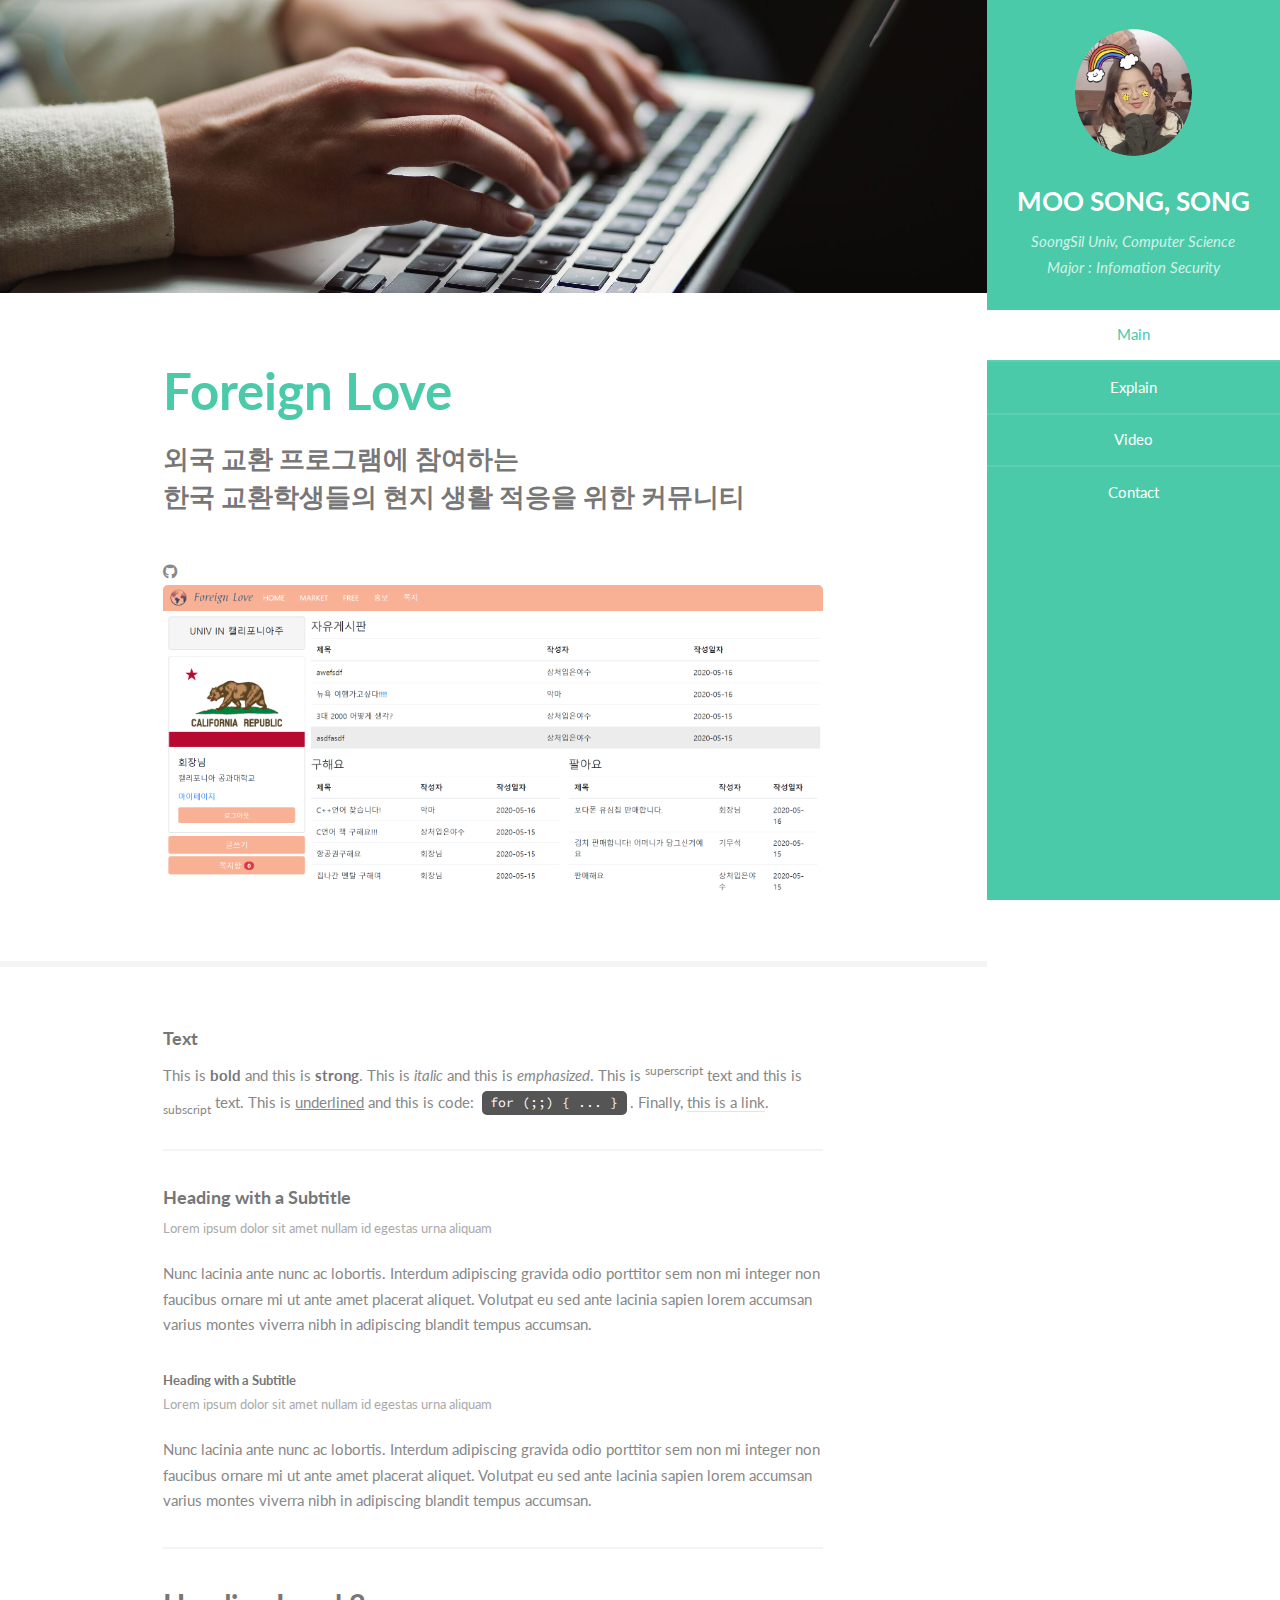
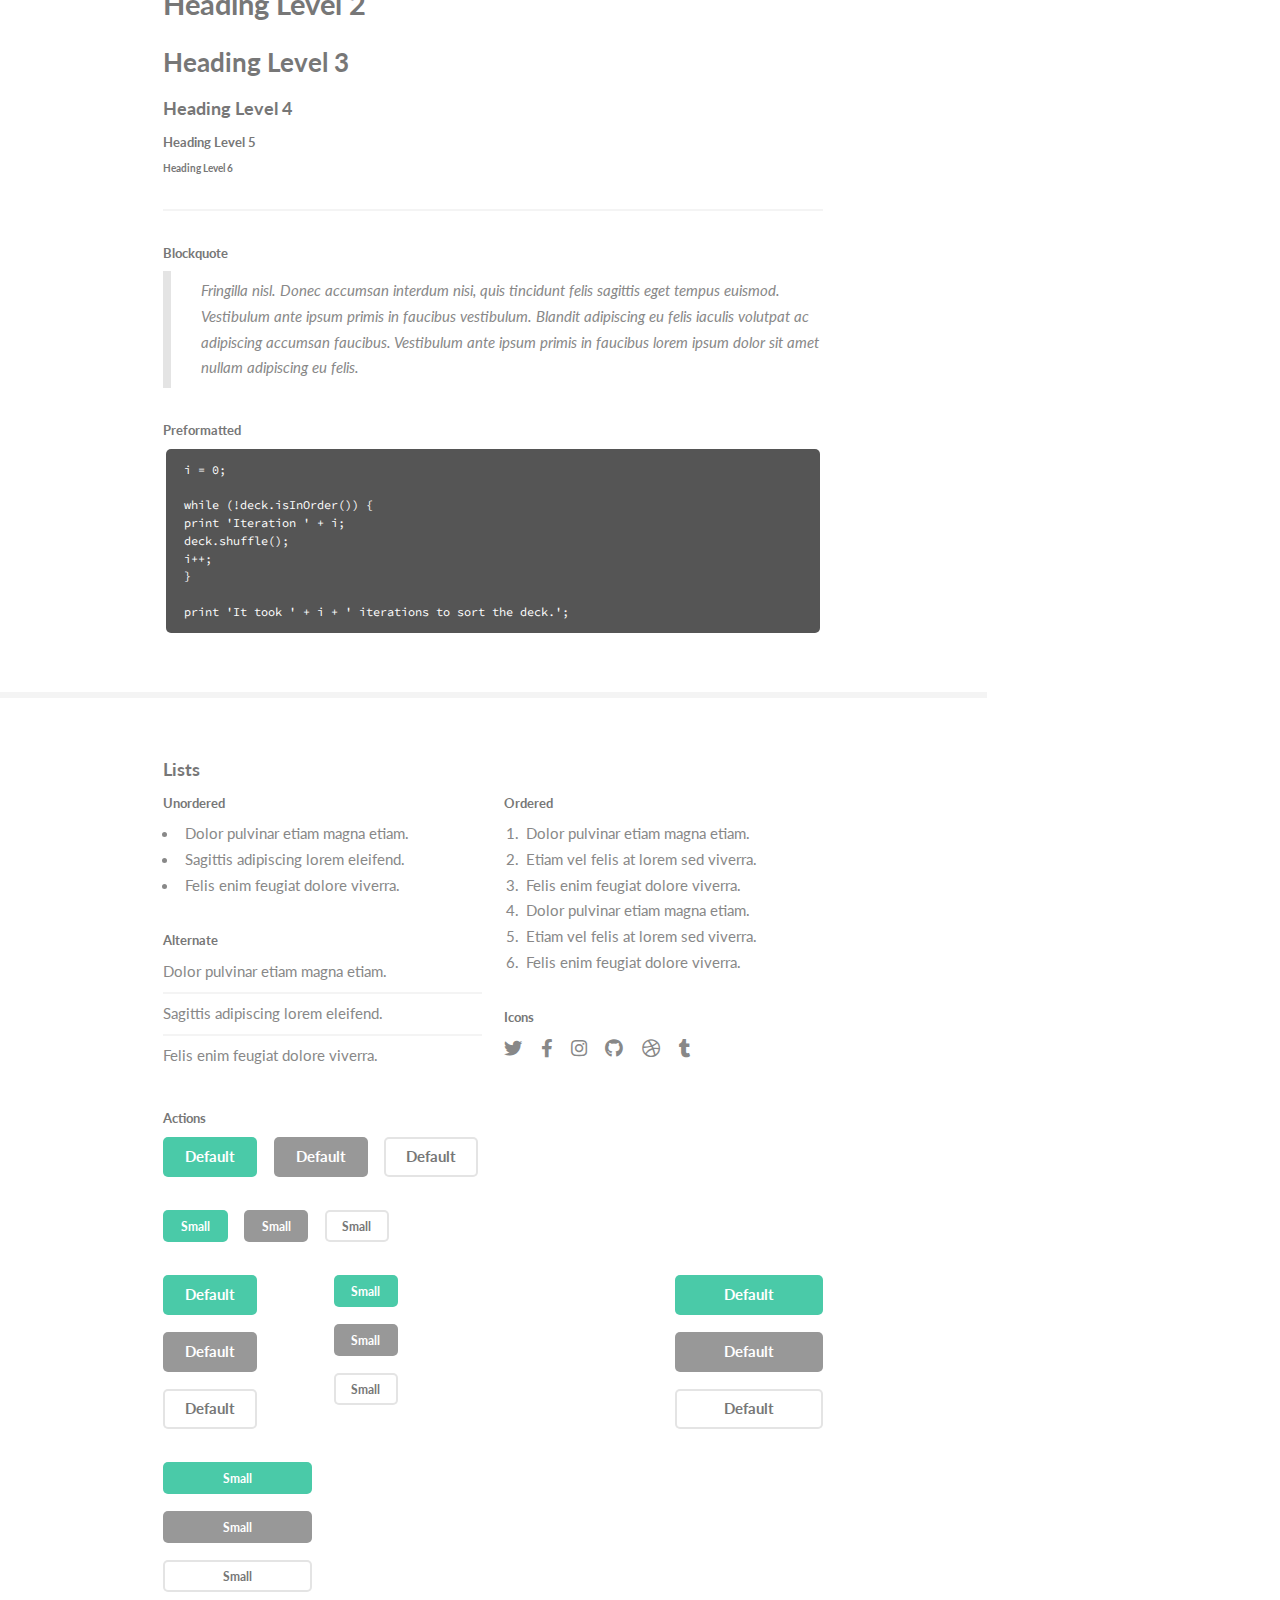
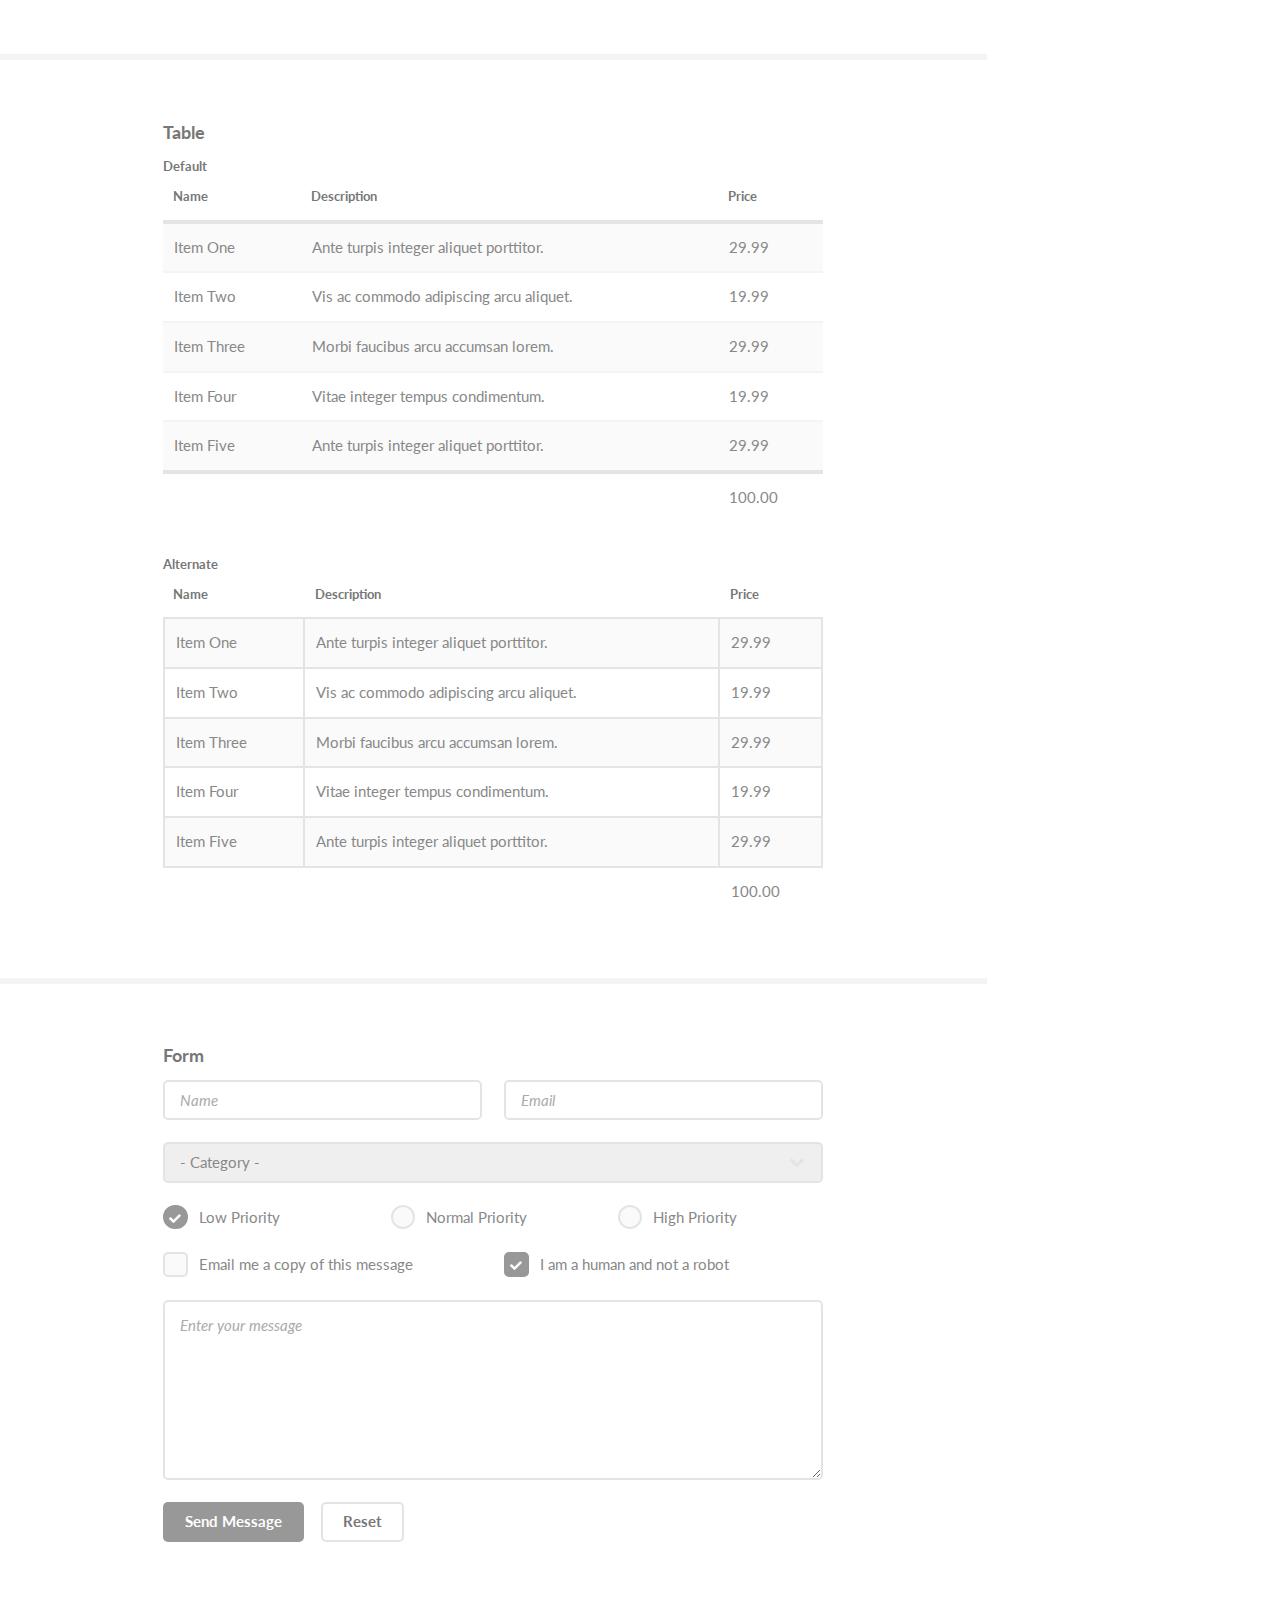
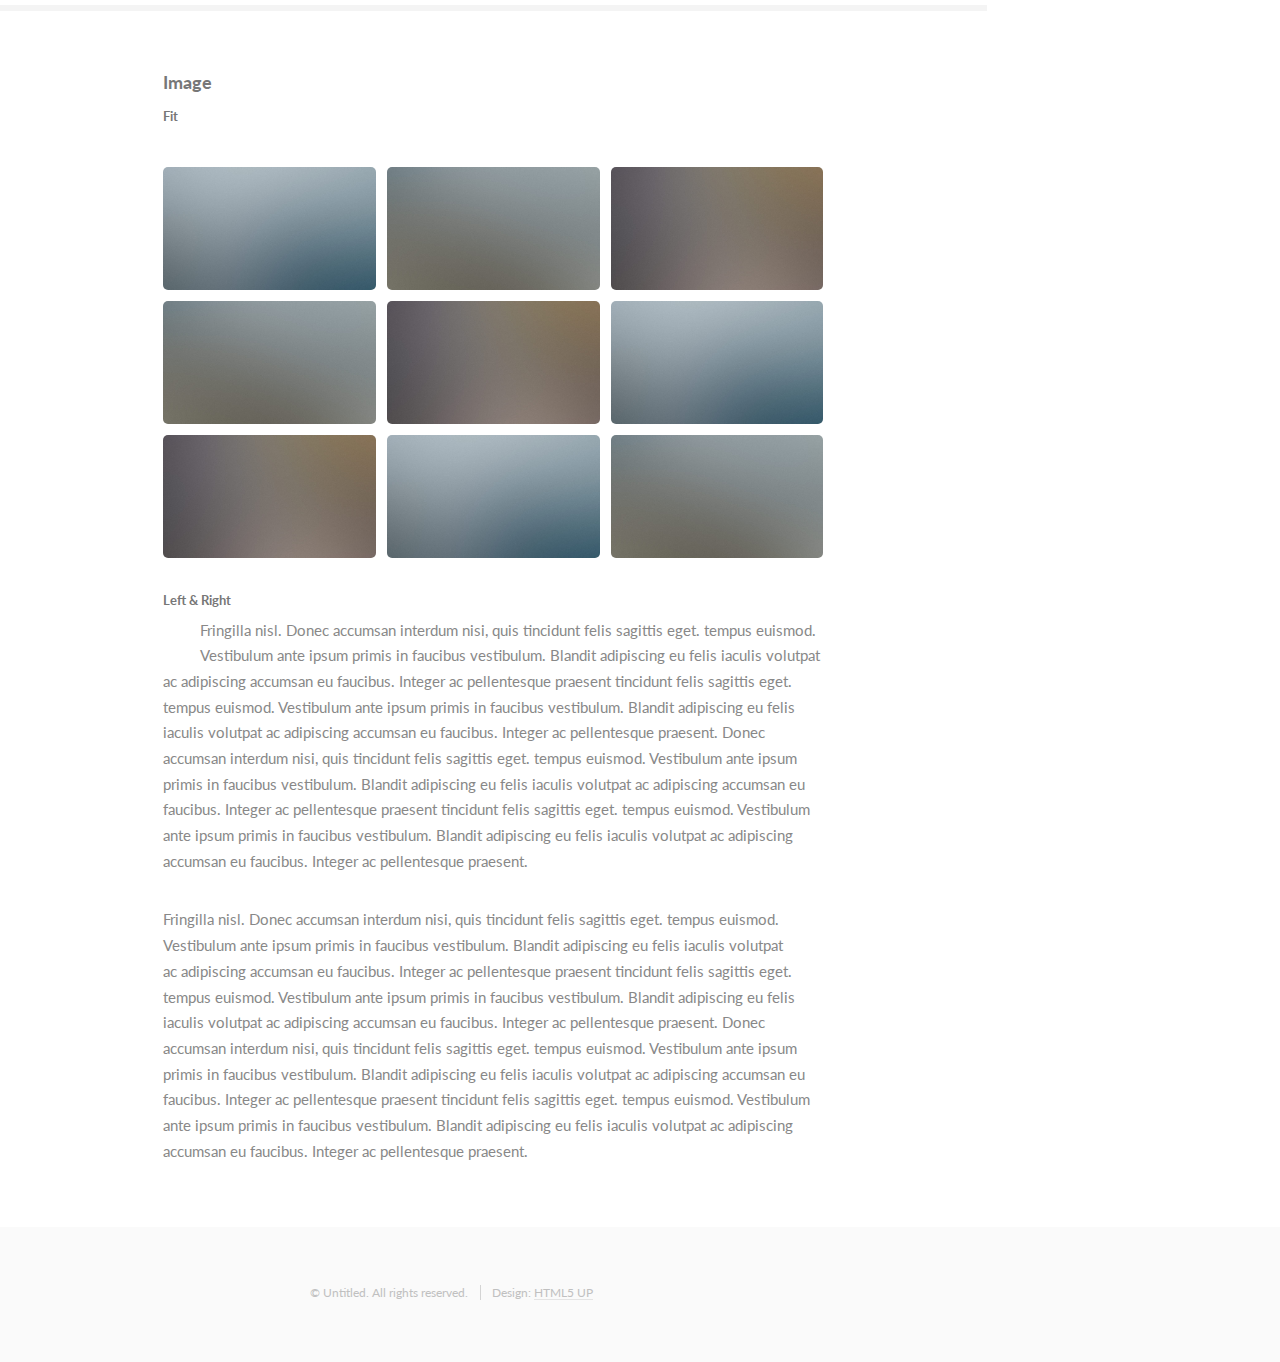
==== commit 818bbab5: "update" ====
--- a/projects/foreignlove.html
+++ b/projects/foreignlove.html
@@ -1,119 +1,90 @@
 <!DOCTYPE html>
 <html lang="ko">
-<head>
-    <title>Developer MOOSONG</title>
-    <meta charset="utf-8" />
-    <meta name="viewport" content="width=device-width, initial-scale=1, user-scalable=no" />
-    <link rel="stylesheet" href="../assets/css/main.css" />
-</head>
-<body class="is-preload">
-
-<!-- Header -->
-<section id="header">
-    <header>
-        <span class="image avatar"><img src="../images/profile.png" alt="" /></span>
-        <h1 id="logo"><a href="">MOO SONG, SONG</a></h1>
-        <p>SoongSil Univ, Computer Science<br />
-            Major : Infomation Security</p>
-    </header>
-    <nav id="nav">
-        <ul>
-            <li><a href="#one" class="active">About Me</a></li>
-            <li><a href="#two">Things I Can Do</a></li>
-            <li><a href="#two_ex">My Process</a></li>
-            <li><a href="#three">Projects</a></li>
-            <li><a href="#four">Contact</a></li>
-        </ul>
-    </nav>
-</section>
-
-<!-- Wrapper -->
-<div id="wrapper">
-
-    <!-- Main -->
-    <div id="main">
-
-        <!-- One -->
-        <section id="one">
-            <div class="image main" data-position="center">
-                <img src="../images/ban.jpg" alt="" />
-            </div>
-            <div class="container">
-                <header class="major">
-                    <h2>교환학생 커뮤니티 - Foreign Love</h2>
-                    <p>외국 교환 프로그램에 참여하는 한국 교환학생들의 현지 생활 적응을 위한 커뮤니티</p>
-                </header>
-                <div class="features">
-                    <article>
-                        <a href="" class="image"><img src="../projectImage/fallmain.png" alt="" /></a>
-                        <div class="inner">
-                           <a href="https://github.com/moosongsong/Servlet_Final_Project_ForeignLove" class="icon brands fa-github">
-                                <span class="label">Github</span></a>
-                            <p>프로젝트 기간 : 2020.04.20 ~ 2020.05.16</p>
-                            <div>
-
-                            </div>
-                        </div>
-                    </article>
-                </div>
-            </div>
-        </section>
-
-        <!-- Four -->
-        <section id="four">
-            <div class="container">
-                <h3>Contact Me</h3>
-                <p>이쪽으로 연락주시면, 빠른 답장 드리겠습니다!</p>
-                <form method="post" action="#">
-                    <div class="row gtr-uniform">
-                        <div class="col-6 col-12-xsmall"><label for="name"></label><input type="text" name="name" id="name" placeholder="Name" /></div>
-                        <div class="col-6 col-12-xsmall"><label for="email"></label><input type="email" name="email" id="email" placeholder="Email" /></div>
-                        <div class="col-12"><label for="subject"></label><input type="text" name="subject" id="subject" placeholder="Subject" /></div>
-                        <div class="col-12"><textarea name="message" id="message" placeholder="Message" rows="6"></textarea></div>
-                        <div class="col-12">
-                            <ul class="actions">
-                                <li><input type="submit" class="primary" value="Send Message" /></li>
-                                <li><input type="reset" value="Reset Form" /></li>
-                            </ul>
-                        </div>
-                    </div>
-                </form>
-            </div>
-        </section>
-
-        <!-- Five -->
-        <!--
-            <section id="five">
-                <div class="container">
-                    <h3>Elements</h3>
-
-                    <section>
-                        <h4>Text</h4>
-                        <p>This is <b>bold</b> and this is <strong>strong</strong>. This is <i>italic</i> and this is <em>emphasized</em>.
+    <head>
+        <title>project detail</title>
+        <meta charset="utf-8" />
+        <meta name="viewport" content="width=device-width, initial-scale=1, user-scalable=no" />
+        <link rel="stylesheet" href="../assets/css/main.css" />
+    </head>
+    <body class="is-preload">
+
+    <!-- Header -->
+    <section id="header">
+        <header>
+            <span class="image avatar"><img src="../images/profile.png" alt="" /></span>
+            <h1 id="logo"><a href="">MOO SONG, SONG</a></h1>
+            <p>SoongSil Univ, Computer Science<br />
+                Major : Infomation Security</p>
+        </header>
+        <nav id="nav">
+            <ul>
+                <li><a href="#one" class="active">Main</a></li>
+                <li><a href="#two">Explain</a></li>
+                <li><a href="#three">Video</a></li>
+                <li><a href="#four">Contact</a></li>
+            </ul>
+        </nav>
+    </section>
+
+    <!-- Wrapper -->
+    <div id="wrapper">
+
+        <!-- Main -->
+        <div id="main">
+
+            <!-- One -->
+            <section id="one">
+                <div class="image main" data-position="center">
+                    <img src="../images/ban.jpg" alt="" />
+                </div>
+                <div class="container">
+                    <header class="major">
+                        <h2>Foreign Love</h2>
+                        <p>외국 교환 프로그램에 참여하는 <br/> 한국 교환학생들의 현지 생활 적응을 위한 커뮤니티</p>
+                    </header>
+                    <a href="https://github.com/moosongsong/Servlet_Final_Project_ForeignLove" class="icon brands fa-github">
+                    <span class="label">Github</span></a>
+
+                    <div class="box alt">
+                        <div class="row gtr-50 gtr-uniform">
+                            <div class="col-12"><span class="image fit"><img src="../projectImage/fallmain.png" alt="" /></span></div>
+                        </div>
+                    </div>
+
+
+                </div>
+            </section>
+
+            <!-- two -->
+
+            <section id="two">
+                <div class="container">
+                    <h4>Text</h4>
+                    <p>This is <b>bold</b> and this is <strong>strong</strong>. This is <i>italic</i> and this is <em>emphasized</em>.
                         This is <sup>superscript</sup> text and this is <sub>subscript</sub> text.
                         This is <u>underlined</u> and this is code: <code>for (;;) { ... }</code>. Finally, <a href="#">this is a link</a>.</p>
-                        <hr />
-                        <header>
-                            <h4>Heading with a Subtitle</h4>
-                            <p>Lorem ipsum dolor sit amet nullam id egestas urna aliquam</p>
-                        </header>
-                        <p>Nunc lacinia ante nunc ac lobortis. Interdum adipiscing gravida odio porttitor sem non mi integer non faucibus ornare mi ut ante amet placerat aliquet. Volutpat eu sed ante lacinia sapien lorem accumsan varius montes viverra nibh in adipiscing blandit tempus accumsan.</p>
-                        <header>
-                            <h5>Heading with a Subtitle</h5>
-                            <p>Lorem ipsum dolor sit amet nullam id egestas urna aliquam</p>
-                        </header>
-                        <p>Nunc lacinia ante nunc ac lobortis. Interdum adipiscing gravida odio porttitor sem non mi integer non faucibus ornare mi ut ante amet placerat aliquet. Volutpat eu sed ante lacinia sapien lorem accumsan varius montes viverra nibh in adipiscing blandit tempus accumsan.</p>
-                        <hr />
-                        <h2>Heading Level 2</h2>
-                        <h3>Heading Level 3</h3>
-                        <h4>Heading Level 4</h4>
-                        <h5>Heading Level 5</h5>
-                        <h6>Heading Level 6</h6>
-                        <hr />
-                        <h5>Blockquote</h5>
-                        <blockquote>Fringilla nisl. Donec accumsan interdum nisi, quis tincidunt felis sagittis eget tempus euismod. Vestibulum ante ipsum primis in faucibus vestibulum. Blandit adipiscing eu felis iaculis volutpat ac adipiscing accumsan faucibus. Vestibulum ante ipsum primis in faucibus lorem ipsum dolor sit amet nullam adipiscing eu felis.</blockquote>
-                        <h5>Preformatted</h5>
-                        <pre><code>i = 0;
+                    <hr />
+                    <header>
+                        <h4>Heading with a Subtitle</h4>
+                        <p>Lorem ipsum dolor sit amet nullam id egestas urna aliquam</p>
+                    </header>
+                    <p>Nunc lacinia ante nunc ac lobortis. Interdum adipiscing gravida odio porttitor sem non mi integer non faucibus ornare mi ut ante amet placerat aliquet. Volutpat eu sed ante lacinia sapien lorem accumsan varius montes viverra nibh in adipiscing blandit tempus accumsan.</p>
+                    <header>
+                        <h5>Heading with a Subtitle</h5>
+                        <p>Lorem ipsum dolor sit amet nullam id egestas urna aliquam</p>
+                    </header>
+                    <p>Nunc lacinia ante nunc ac lobortis. Interdum adipiscing gravida odio porttitor sem non mi integer non faucibus ornare mi ut ante amet placerat aliquet. Volutpat eu sed ante lacinia sapien lorem accumsan varius montes viverra nibh in adipiscing blandit tempus accumsan.</p>
+                    <hr />
+                    <h2>Heading Level 2</h2>
+                    <h3>Heading Level 3</h3>
+                    <h4>Heading Level 4</h4>
+                    <h5>Heading Level 5</h5>
+                    <h6>Heading Level 6</h6>
+                    <hr />
+                    <h5>Blockquote</h5>
+                    <blockquote>Fringilla nisl. Donec accumsan interdum nisi, quis tincidunt felis sagittis eget tempus euismod. Vestibulum ante ipsum primis in faucibus vestibulum. Blandit adipiscing eu felis iaculis volutpat ac adipiscing accumsan faucibus. Vestibulum ante ipsum primis in faucibus lorem ipsum dolor sit amet nullam adipiscing eu felis.</blockquote>
+                    <h5>Preformatted</h5>
+                    <pre><code>i = 0;
 
 while (!deck.isInOrder()) {
 print 'Iteration ' + i;
@@ -122,296 +93,272 @@
 }
 
 print 'It took ' + i + ' iterations to sort the deck.';</code></pre>
-                    </section>
-
-                    <section>
-                        <h4>Lists</h4>
-                        <div class="row">
+
+                </div>
+            </section>
+            <!--three-->
+            <section id="three">
+                <div class="container">
+                    <h4>Lists</h4>
+                    <div class="row">
+                        <div class="col-6 col-12-xsmall">
+                            <h5>Unordered</h5>
+                            <ul>
+                                <li>Dolor pulvinar etiam magna etiam.</li>
+                                <li>Sagittis adipiscing lorem eleifend.</li>
+                                <li>Felis enim feugiat dolore viverra.</li>
+                            </ul>
+                            <h5>Alternate</h5>
+                            <ul class="alt">
+                                <li>Dolor pulvinar etiam magna etiam.</li>
+                                <li>Sagittis adipiscing lorem eleifend.</li>
+                                <li>Felis enim feugiat dolore viverra.</li>
+                            </ul>
+                        </div>
+                        <div class="col-6 col-12-xsmall">
+                            <h5>Ordered</h5>
+                            <ol>
+                                <li>Dolor pulvinar etiam magna etiam.</li>
+                                <li>Etiam vel felis at lorem sed viverra.</li>
+                                <li>Felis enim feugiat dolore viverra.</li>
+                                <li>Dolor pulvinar etiam magna etiam.</li>
+                                <li>Etiam vel felis at lorem sed viverra.</li>
+                                <li>Felis enim feugiat dolore viverra.</li>
+                            </ol>
+                            <h5>Icons</h5>
+                            <ul class="icons">
+                                <li><a href="#" class="icon brands fa-twitter"><span class="label">Twitter</span></a></li>
+                                <li><a href="#" class="icon brands fa-facebook-f"><span class="label">Facebook</span></a></li>
+                                <li><a href="#" class="icon brands fa-instagram"><span class="label">Instagram</span></a></li>
+                                <li><a href="#" class="icon brands fa-github"><span class="label">Github</span></a></li>
+                                <li><a href="#" class="icon brands fa-dribbble"><span class="label">Dribbble</span></a></li>
+                                <li><a href="#" class="icon brands fa-tumblr"><span class="label">Tumblr</span></a></li>
+                            </ul>
+                        </div>
+                    </div>
+                    <h5>Actions</h5>
+                    <ul class="actions">
+                        <li><a href="#" class="button primary">Default</a></li>
+                        <li><a href="#" class="button">Default</a></li>
+                        <li><a href="#" class="button alt">Default</a></li>
+                    </ul>
+                    <ul class="actions small">
+                        <li><a href="#" class="button primary small">Small</a></li>
+                        <li><a href="#" class="button small">Small</a></li>
+                        <li><a href="#" class="button alt small">Small</a></li>
+                    </ul>
+                    <div class="row">
+                        <div class="col-3 col-6-medium col-12-xsmall">
+                            <ul class="actions stacked">
+                                <li><a href="#" class="button primary">Default</a></li>
+                                <li><a href="#" class="button">Default</a></li>
+                                <li><a href="#" class="button alt">Default</a></li>
+                            </ul>
+                        </div>
+                        <div class="col-3 col-6 col-12-xsmall">
+                            <ul class="actions stacked">
+                                <li><a href="#" class="button primary small">Small</a></li>
+                                <li><a href="#" class="button small">Small</a></li>
+                                <li><a href="#" class="button alt small">Small</a></li>
+                            </ul>
+                        </div>
+                        <div class="col-3 col-6-medium col-12-xsmall">
+                            <ul class="actions stacked">
+                                <li><a href="#" class="button primary fit">Default</a></li>
+                                <li><a href="#" class="button fit">Default</a></li>
+                                <li><a href="#" class="button alt fit">Default</a></li>
+                            </ul>
+                        </div>
+                        <div class="col-3 col-6-medium col-12-xsmall">
+                            <ul class="actions stacked">
+                                <li><a href="#" class="button primary small fit">Small</a></li>
+                                <li><a href="#" class="button small fit">Small</a></li>
+                                <li><a href="#" class="button alt small fit">Small</a></li>
+                            </ul>
+                        </div>
+                    </div>
+                </div>
+            </section>
+
+            <!--four-->
+
+            <section id="four">
+                <div class="container">
+                    <h4>Table</h4>
+                    <h5>Default</h5>
+                    <div class="table-wrapper">
+                        <table>
+                            <thead>
+                            <tr>
+                                <th>Name</th>
+                                <th>Description</th>
+                                <th>Price</th>
+                            </tr>
+                            </thead>
+                            <tbody>
+                            <tr>
+                                <td>Item One</td>
+                                <td>Ante turpis integer aliquet porttitor.</td>
+                                <td>29.99</td>
+                            </tr>
+                            <tr>
+                                <td>Item Two</td>
+                                <td>Vis ac commodo adipiscing arcu aliquet.</td>
+                                <td>19.99</td>
+                            </tr>
+                            <tr>
+                                <td>Item Three</td>
+                                <td> Morbi faucibus arcu accumsan lorem.</td>
+                                <td>29.99</td>
+                            </tr>
+                            <tr>
+                                <td>Item Four</td>
+                                <td>Vitae integer tempus condimentum.</td>
+                                <td>19.99</td>
+                            </tr>
+                            <tr>
+                                <td>Item Five</td>
+                                <td>Ante turpis integer aliquet porttitor.</td>
+                                <td>29.99</td>
+                            </tr>
+                            </tbody>
+                            <tfoot>
+                            <tr>
+                                <td colspan="2"></td>
+                                <td>100.00</td>
+                            </tr>
+                            </tfoot>
+                        </table>
+                    </div>
+
+                    <h5>Alternate</h5>
+                    <div class="table-wrapper">
+                        <table class="alt">
+                            <thead>
+                            <tr>
+                                <th>Name</th>
+                                <th>Description</th>
+                                <th>Price</th>
+                            </tr>
+                            </thead>
+                            <tbody>
+                            <tr>
+                                <td>Item One</td>
+                                <td>Ante turpis integer aliquet porttitor.</td>
+                                <td>29.99</td>
+                            </tr>
+                            <tr>
+                                <td>Item Two</td>
+                                <td>Vis ac commodo adipiscing arcu aliquet.</td>
+                                <td>19.99</td>
+                            </tr>
+                            <tr>
+                                <td>Item Three</td>
+                                <td> Morbi faucibus arcu accumsan lorem.</td>
+                                <td>29.99</td>
+                            </tr>
+                            <tr>
+                                <td>Item Four</td>
+                                <td>Vitae integer tempus condimentum.</td>
+                                <td>19.99</td>
+                            </tr>
+                            <tr>
+                                <td>Item Five</td>
+                                <td>Ante turpis integer aliquet porttitor.</td>
+                                <td>29.99</td>
+                            </tr>
+                            </tbody>
+                            <tfoot>
+                            <tr>
+                                <td colspan="2"></td>
+                                <td>100.00</td>
+                            </tr>
+                            </tfoot>
+                        </table>
+                    </div>
+                </div>
+            </section>
+
+
+
+            <section>
+                <div class="container">
+                    <h4>Form</h4>
+                    <form method="post" action="#">
+                        <div class="row gtr-uniform">
                             <div class="col-6 col-12-xsmall">
-                                <h5>Unordered</h5>
-                                <ul>
-                                    <li>Dolor pulvinar etiam magna etiam.</li>
-                                    <li>Sagittis adipiscing lorem eleifend.</li>
-                                    <li>Felis enim feugiat dolore viverra.</li>
+                                <input type="text" name="demo-name" id="demo-name" value="" placeholder="Name" />
+                            </div>
+                            <div class="col-6 col-12-xsmall">
+                                <input type="email" name="demo-email" id="demo-email" value="" placeholder="Email" />
+                            </div>
+                            <div class="col-12">
+                                <select name="demo-category" id="demo-category">
+                                    <option value="">- Category -</option>
+                                    <option value="1">Manufacturing</option>
+                                    <option value="1">Shipping</option>
+                                    <option value="1">Administration</option>
+                                    <option value="1">Human Resources</option>
+                                </select>
+                            </div>
+                            <div class="col-4 col-12-medium">
+                                <input type="radio" id="demo-priority-low" name="demo-priority" checked>
+                                <label for="demo-priority-low">Low Priority</label>
+                            </div>
+                            <div class="col-4 col-12-medium">
+                                <input type="radio" id="demo-priority-normal" name="demo-priority">
+                                <label for="demo-priority-normal">Normal Priority</label>
+                            </div>
+                            <div class="col-4 col-12-medium">
+                                <input type="radio" id="demo-priority-high" name="demo-priority">
+                                <label for="demo-priority-high">High Priority</label>
+                            </div>
+                            <div class="col-6 col-12-medium">
+                                <input type="checkbox" id="demo-copy" name="demo-copy">
+                                <label for="demo-copy">Email me a copy of this message</label>
+                            </div>
+                            <div class="col-6 col-12-medium">
+                                <input type="checkbox" id="demo-human" name="demo-human" checked>
+                                <label for="demo-human">I am a human and not a robot</label>
+                            </div>
+                            <div class="col-12">
+                                <textarea name="demo-message" id="demo-message" placeholder="Enter your message" rows="6"></textarea>
+                            </div>
+                            <div class="col-12">
+                                <ul class="actions">
+                                    <li><input type="submit" value="Send Message" /></li>
+                                    <li><input type="reset" value="Reset" class="alt" /></li>
                                 </ul>
-                                <h5>Alternate</h5>
-                                <ul class="alt">
-                                    <li>Dolor pulvinar etiam magna etiam.</li>
-                                    <li>Sagittis adipiscing lorem eleifend.</li>
-                                    <li>Felis enim feugiat dolore viverra.</li>
-                                </ul>
-                            </div>
-                            <div class="col-6 col-12-xsmall">
-                                <h5>Ordered</h5>
-                                <ol>
-                                    <li>Dolor pulvinar etiam magna etiam.</li>
-                                    <li>Etiam vel felis at lorem sed viverra.</li>
-                                    <li>Felis enim feugiat dolore viverra.</li>
-                                    <li>Dolor pulvinar etiam magna etiam.</li>
-                                    <li>Etiam vel felis at lorem sed viverra.</li>
-                                    <li>Felis enim feugiat dolore viverra.</li>
-                                </ol>
-                                <h5>Icons</h5>
-                                <ul class="icons">
-                                    <li><a href="#" class="icon brands fa-twitter"><span class="label">Twitter</span></a></li>
-                                    <li><a href="#" class="icon brands fa-facebook-f"><span class="label">Facebook</span></a></li>
-                                    <li><a href="#" class="icon brands fa-instagram"><span class="label">Instagram</span></a></li>
-                                    <li><a href="#" class="icon brands fa-github"><span class="label">Github</span></a></li>
-                                    <li><a href="#" class="icon brands fa-dribbble"><span class="label">Dribbble</span></a></li>
-                                    <li><a href="#" class="icon brands fa-tumblr"><span class="label">Tumblr</span></a></li>
-                                </ul>
-                            </div>
-                        </div>
-                        <h5>Actions</h5>
-                        <ul class="actions">
-                            <li><a href="#" class="button primary">Default</a></li>
-                            <li><a href="#" class="button">Default</a></li>
-                            <li><a href="#" class="button alt">Default</a></li>
-                        </ul>
-                        <ul class="actions small">
-                            <li><a href="#" class="button primary small">Small</a></li>
-                            <li><a href="#" class="button small">Small</a></li>
-                            <li><a href="#" class="button alt small">Small</a></li>
-                        </ul>
-                        <div class="row">
-                            <div class="col-3 col-6-medium col-12-xsmall">
-                                <ul class="actions stacked">
-                                    <li><a href="#" class="button primary">Default</a></li>
-                                    <li><a href="#" class="button">Default</a></li>
-                                    <li><a href="#" class="button alt">Default</a></li>
-                                </ul>
-                            </div>
-                            <div class="col-3 col-6 col-12-xsmall">
-                                <ul class="actions stacked">
-                                    <li><a href="#" class="button primary small">Small</a></li>
-                                    <li><a href="#" class="button small">Small</a></li>
-                                    <li><a href="#" class="button alt small">Small</a></li>
-                                </ul>
-                            </div>
-                            <div class="col-3 col-6-medium col-12-xsmall">
-                                <ul class="actions stacked">
-                                    <li><a href="#" class="button primary fit">Default</a></li>
-                                    <li><a href="#" class="button fit">Default</a></li>
-                                    <li><a href="#" class="button alt fit">Default</a></li>
-                                </ul>
-                            </div>
-                            <div class="col-3 col-6-medium col-12-xsmall">
-                                <ul class="actions stacked">
-                                    <li><a href="#" class="button primary small fit">Small</a></li>
-                                    <li><a href="#" class="button small fit">Small</a></li>
-                                    <li><a href="#" class="button alt small fit">Small</a></li>
-                                </ul>
-                            </div>
-                        </div>
-                    </section>
-
-                    <section>
-                        <h4>Table</h4>
-                        <h5>Default</h5>
-                        <div class="table-wrapper">
-                            <table>
-                                <thead>
-                                    <tr>
-                                        <th>Name</th>
-                                        <th>Description</th>
-                                        <th>Price</th>
-                                    </tr>
-                                </thead>
-                                <tbody>
-                                    <tr>
-                                        <td>Item One</td>
-                                        <td>Ante turpis integer aliquet porttitor.</td>
-                                        <td>29.99</td>
-                                    </tr>
-                                    <tr>
-                                        <td>Item Two</td>
-                                        <td>Vis ac commodo adipiscing arcu aliquet.</td>
-                                        <td>19.99</td>
-                                    </tr>
-                                    <tr>
-                                        <td>Item Three</td>
-                                        <td> Morbi faucibus arcu accumsan lorem.</td>
-                                        <td>29.99</td>
-                                    </tr>
-                                    <tr>
-                                        <td>Item Four</td>
-                                        <td>Vitae integer tempus condimentum.</td>
-                                        <td>19.99</td>
-                                    </tr>
-                                    <tr>
-                                        <td>Item Five</td>
-                                        <td>Ante turpis integer aliquet porttitor.</td>
-                                        <td>29.99</td>
-                                    </tr>
-                                </tbody>
-                                <tfoot>
-                                    <tr>
-                                        <td colspan="2"></td>
-                                        <td>100.00</td>
-                                    </tr>
-                                </tfoot>
-                            </table>
-                        </div>
-
-                        <h5>Alternate</h5>
-                        <div class="table-wrapper">
-                            <table class="alt">
-                                <thead>
-                                    <tr>
-                                        <th>Name</th>
-                                        <th>Description</th>
-                                        <th>Price</th>
-                                    </tr>
-                                </thead>
-                                <tbody>
-                                    <tr>
-                                        <td>Item One</td>
-                                        <td>Ante turpis integer aliquet porttitor.</td>
-                                        <td>29.99</td>
-                                    </tr>
-                                    <tr>
-                                        <td>Item Two</td>
-                                        <td>Vis ac commodo adipiscing arcu aliquet.</td>
-                                        <td>19.99</td>
-                                    </tr>
-                                    <tr>
-                                        <td>Item Three</td>
-                                        <td> Morbi faucibus arcu accumsan lorem.</td>
-                                        <td>29.99</td>
-                                    </tr>
-                                    <tr>
-                                        <td>Item Four</td>
-                                        <td>Vitae integer tempus condimentum.</td>
-                                        <td>19.99</td>
-                                    </tr>
-                                    <tr>
-                                        <td>Item Five</td>
-                                        <td>Ante turpis integer aliquet porttitor.</td>
-                                        <td>29.99</td>
-                                    </tr>
-                                </tbody>
-                                <tfoot>
-                                    <tr>
-                                        <td colspan="2"></td>
-                                        <td>100.00</td>
-                                    </tr>
-                                </tfoot>
-                            </table>
-                        </div>
-                    </section>
-
-                    <section>
-                        <h4>Buttons</h4>
-                        <ul class="actions">
-                            <li><a href="#" class="button primary">Primary</a></li>
-                            <li><a href="#" class="button">Default</a></li>
-                            <li><a href="#" class="button alt">Alternate</a></li>
-                        </ul>
-                        <ul class="actions">
-                            <li><a href="#" class="button primary large">Large</a></li>
-                            <li><a href="#" class="button">Default</a></li>
-                            <li><a href="#" class="button alt small">Small</a></li>
-                        </ul>
-                        <ul class="actions fit">
-                            <li><a href="#" class="button primary fit">Fit</a></li>
-                            <li><a href="#" class="button fit">Fit</a></li>
-                            <li><a href="#" class="button alt fit">Fit</a></li>
-                        </ul>
-                        <ul class="actions fit small">
-                            <li><a href="#" class="button primary fit small">Fit + Small</a></li>
-                            <li><a href="#" class="button fit small">Fit + Small</a></li>
-                            <li><a href="#" class="button alt fit small">Fit + Small</a></li>
-                        </ul>
-                        <ul class="actions">
-                            <li><a href="#" class="button primary icon solid fa-download">Icon</a></li>
-                            <li><a href="#" class="button icon solid fa-download">Icon</a></li>
-                            <li><a href="#" class="button alt icon solid fa-check">Icon</a></li>
-                        </ul>
-                        <ul class="actions">
-                            <li><span class="button primary disabled">Primary</span></li>
-                            <li><span class="button disabled">Default</span></li>
-                            <li><span class="button alt disabled">Alternate</span></li>
-                        </ul>
-                    </section>
-
-                    <section>
-                        <h4>Form</h4>
-                        <form method="post" action="#">
-                            <div class="row gtr-uniform">
-                                <div class="col-6 col-12-xsmall">
-                                    <input type="text" name="demo-name" id="demo-name" value="" placeholder="Name" />
-                                </div>
-                                <div class="col-6 col-12-xsmall">
-                                    <input type="email" name="demo-email" id="demo-email" value="" placeholder="Email" />
-                                </div>
-                                <div class="col-12">
-                                    <select name="demo-category" id="demo-category">
-                                        <option value="">- Category -</option>
-                                        <option value="1">Manufacturing</option>
-                                        <option value="1">Shipping</option>
-                                        <option value="1">Administration</option>
-                                        <option value="1">Human Resources</option>
-                                    </select>
-                                </div>
-                                <div class="col-4 col-12-medium">
-                                    <input type="radio" id="demo-priority-low" name="demo-priority" checked>
-                                    <label for="demo-priority-low">Low Priority</label>
-                                </div>
-                                <div class="col-4 col-12-medium">
-                                    <input type="radio" id="demo-priority-normal" name="demo-priority">
-                                    <label for="demo-priority-normal">Normal Priority</label>
-                                </div>
-                                <div class="col-4 col-12-medium">
-                                    <input type="radio" id="demo-priority-high" name="demo-priority">
-                                    <label for="demo-priority-high">High Priority</label>
-                                </div>
-                                <div class="col-6 col-12-medium">
-                                    <input type="checkbox" id="demo-copy" name="demo-copy">
-                                    <label for="demo-copy">Email me a copy of this message</label>
-                                </div>
-                                <div class="col-6 col-12-medium">
-                                    <input type="checkbox" id="demo-human" name="demo-human" checked>
-                                    <label for="demo-human">I am a human and not a robot</label>
-                                </div>
-                                <div class="col-12">
-                                    <textarea name="demo-message" id="demo-message" placeholder="Enter your message" rows="6"></textarea>
-                                </div>
-                                <div class="col-12">
-                                    <ul class="actions">
-                                        <li><input type="submit" value="Send Message" /></li>
-                                        <li><input type="reset" value="Reset" class="alt" /></li>
-                                    </ul>
-                                </div>
-                            </div>
-                        </form>
-                    </section>
-
-                    <section>
-                        <h4>Image</h4>
-                        <h5>Fit</h5>
-                        <span class="image fit"><img src="images/banner.jpg" alt="" /></span>
-                        <div class="box alt">
-                            <div class="row gtr-50 gtr-uniform">
-                                <div class="col-4"><span class="image fit"><img src="images/pic01.jpg" alt="" /></span></div>
-                                <div class="col-4"><span class="image fit"><img src="images/pic02.jpg" alt="" /></span></div>
-                                <div class="col-4"><span class="image fit"><img src="images/pic03.jpg" alt="" /></span></div>
-                                <div class="col-4"><span class="image fit"><img src="images/pic02.jpg" alt="" /></span></div>
-                                <div class="col-4"><span class="image fit"><img src="images/pic03.jpg" alt="" /></span></div>
-                                <div class="col-4"><span class="image fit"><img src="images/pic01.jpg" alt="" /></span></div>
-                                <div class="col-4"><span class="image fit"><img src="images/pic03.jpg" alt="" /></span></div>
-                                <div class="col-4"><span class="image fit"><img src="images/pic01.jpg" alt="" /></span></div>
-                                <div class="col-4"><span class="image fit"><img src="images/pic02.jpg" alt="" /></span></div>
-                            </div>
-                        </div>
-                        <h5>Left &amp; Right</h5>
-                        <p><span class="image left"><img src="images/avatar.jpg" alt="" /></span>Fringilla nisl. Donec accumsan interdum nisi, quis tincidunt felis sagittis eget. tempus euismod. Vestibulum ante ipsum primis in faucibus vestibulum. Blandit adipiscing eu felis iaculis volutpat ac adipiscing accumsan eu faucibus. Integer ac pellentesque praesent tincidunt felis sagittis eget. tempus euismod. Vestibulum ante ipsum primis in faucibus vestibulum. Blandit adipiscing eu felis iaculis volutpat ac adipiscing accumsan eu faucibus. Integer ac pellentesque praesent. Donec accumsan interdum nisi, quis tincidunt felis sagittis eget. tempus euismod. Vestibulum ante ipsum primis in faucibus vestibulum. Blandit adipiscing eu felis iaculis volutpat ac adipiscing accumsan eu faucibus. Integer ac pellentesque praesent tincidunt felis sagittis eget. tempus euismod. Vestibulum ante ipsum primis in faucibus vestibulum. Blandit adipiscing eu felis iaculis volutpat ac adipiscing accumsan eu faucibus. Integer ac pellentesque praesent.</p>
-                        <p><span class="image right"><img src="images/avatar.jpg" alt="" /></span>Fringilla nisl. Donec accumsan interdum nisi, quis tincidunt felis sagittis eget. tempus euismod. Vestibulum ante ipsum primis in faucibus vestibulum. Blandit adipiscing eu felis iaculis volutpat ac adipiscing accumsan eu faucibus. Integer ac pellentesque praesent tincidunt felis sagittis eget. tempus euismod. Vestibulum ante ipsum primis in faucibus vestibulum. Blandit adipiscing eu felis iaculis volutpat ac adipiscing accumsan eu faucibus. Integer ac pellentesque praesent. Donec accumsan interdum nisi, quis tincidunt felis sagittis eget. tempus euismod. Vestibulum ante ipsum primis in faucibus vestibulum. Blandit adipiscing eu felis iaculis volutpat ac adipiscing accumsan eu faucibus. Integer ac pellentesque praesent tincidunt felis sagittis eget. tempus euismod. Vestibulum ante ipsum primis in faucibus vestibulum. Blandit adipiscing eu felis iaculis volutpat ac adipiscing accumsan eu faucibus. Integer ac pellentesque praesent.</p>
-                    </section>
-
-                </div>
-            </section>
-        -->
-
+                            </div>
+                        </div>
+                    </form>
+                </div>
+            </section>
+
+            <section>
+                <div class="container">
+                    <h4>Image</h4>
+                    <h5>Fit</h5>
+                    <span class="image fit"><img src="images/banner.jpg" alt="" /></span>
+                    <div class="box alt">
+                        <div class="row gtr-50 gtr-uniform">
+                            <div class="col-4"><span class="image fit"><img src="../images/pic01.jpg" alt="" /></span></div>
+                            <div class="col-4"><span class="image fit"><img src="../images/pic02.jpg" alt="" /></span></div>
+                            <div class="col-4"><span class="image fit"><img src="../images/pic03.jpg" alt="" /></span></div>
+                            <div class="col-4"><span class="image fit"><img src="../images/pic02.jpg" alt="" /></span></div>
+                            <div class="col-4"><span class="image fit"><img src="../images/pic03.jpg" alt="" /></span></div>
+                            <div class="col-4"><span class="image fit"><img src="../images/pic01.jpg" alt="" /></span></div>
+                            <div class="col-4"><span class="image fit"><img src="../images/pic03.jpg" alt="" /></span></div>
+                            <div class="col-4"><span class="image fit"><img src="../images/pic01.jpg" alt="" /></span></div>
+                            <div class="col-4"><span class="image fit"><img src="../images/pic02.jpg" alt="" /></span></div>
+                        </div>
+                    </div>
+                    <h5>Left &amp; Right</h5>
+                    <p><span class="image left"><img src="images/avatar.jpg" alt="" /></span>Fringilla nisl. Donec accumsan interdum nisi, quis tincidunt felis sagittis eget. tempus euismod. Vestibulum ante ipsum primis in faucibus vestibulum. Blandit adipiscing eu felis iaculis volutpat ac adipiscing accumsan eu faucibus. Integer ac pellentesque praesent tincidunt felis sagittis eget. tempus euismod. Vestibulum ante ipsum primis in faucibus vestibulum. Blandit adipiscing eu felis iaculis volutpat ac adipiscing accumsan eu faucibus. Integer ac pellentesque praesent. Donec accumsan interdum nisi, quis tincidunt felis sagittis eget. tempus euismod. Vestibulum ante ipsum primis in faucibus vestibulum. Blandit adipiscing eu felis iaculis volutpat ac adipiscing accumsan eu faucibus. Integer ac pellentesque praesent tincidunt felis sagittis eget. tempus euismod. Vestibulum ante ipsum primis in faucibus vestibulum. Blandit adipiscing eu felis iaculis volutpat ac adipiscing accumsan eu faucibus. Integer ac pellentesque praesent.</p>
+                    <p><span class="image right"><img src="images/avatar.jpg" alt="" /></span>Fringilla nisl. Donec accumsan interdum nisi, quis tincidunt felis sagittis eget. tempus euismod. Vestibulum ante ipsum primis in faucibus vestibulum. Blandit adipiscing eu felis iaculis volutpat ac adipiscing accumsan eu faucibus. Integer ac pellentesque praesent tincidunt felis sagittis eget. tempus euismod. Vestibulum ante ipsum primis in faucibus vestibulum. Blandit adipiscing eu felis iaculis volutpat ac adipiscing accumsan eu faucibus. Integer ac pellentesque praesent. Donec accumsan interdum nisi, quis tincidunt felis sagittis eget. tempus euismod. Vestibulum ante ipsum primis in faucibus vestibulum. Blandit adipiscing eu felis iaculis volutpat ac adipiscing accumsan eu faucibus. Integer ac pellentesque praesent tincidunt felis sagittis eget. tempus euismod. Vestibulum ante ipsum primis in faucibus vestibulum. Blandit adipiscing eu felis iaculis volutpat ac adipiscing accumsan eu faucibus. Integer ac pellentesque praesent.</p>
+                </div>
+            </section>
+        </div>
     </div>
 
     <!-- Footer -->
@@ -422,17 +369,16 @@
             </ul>
         </div>
     </section>
-
-</div>
-
-<!-- Scripts -->
-<script src="assets/js/jquery.min.js"></script>
-<script src="assets/js/jquery.scrollex.min.js"></script>
-<script src="assets/js/jquery.scrolly.min.js"></script>
-<script src="assets/js/browser.min.js"></script>
-<script src="assets/js/breakpoints.min.js"></script>
-<script src="assets/js/util.js"></script>
-<script src="assets/js/main.js"></script>
-
-</body>
+        </div>
+
+        <!-- Scripts -->
+        <script src="../assets/js/jquery.min.js"></script>
+        <script src="../assets/js/jquery.scrollex.min.js"></script>
+        <script src="../assets/js/jquery.scrolly.min.js"></script>
+        <script src="../assets/js/browser.min.js"></script>
+        <script src="../assets/js/breakpoints.min.js"></script>
+        <script src="../assets/js/util.js"></script>
+        <script src="../assets/js/main.js"></script>
+
+    </body>
 </html>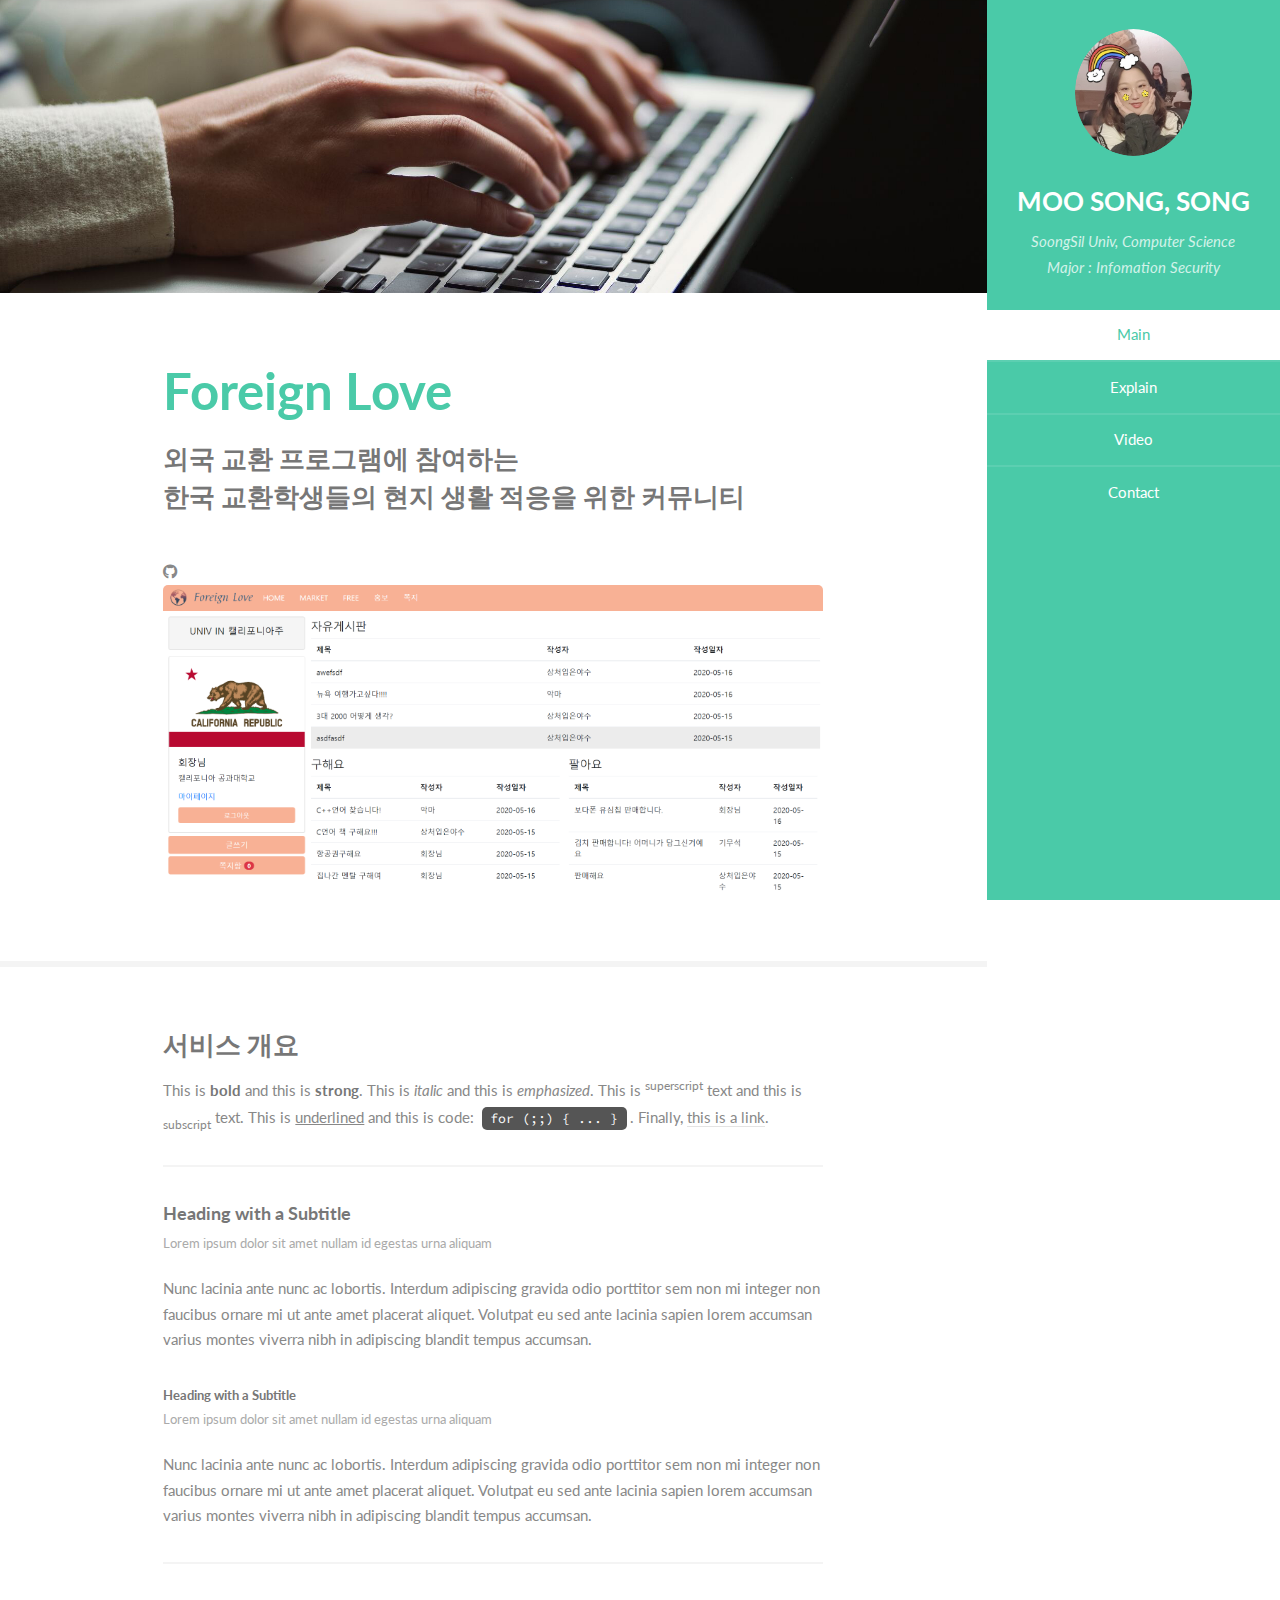
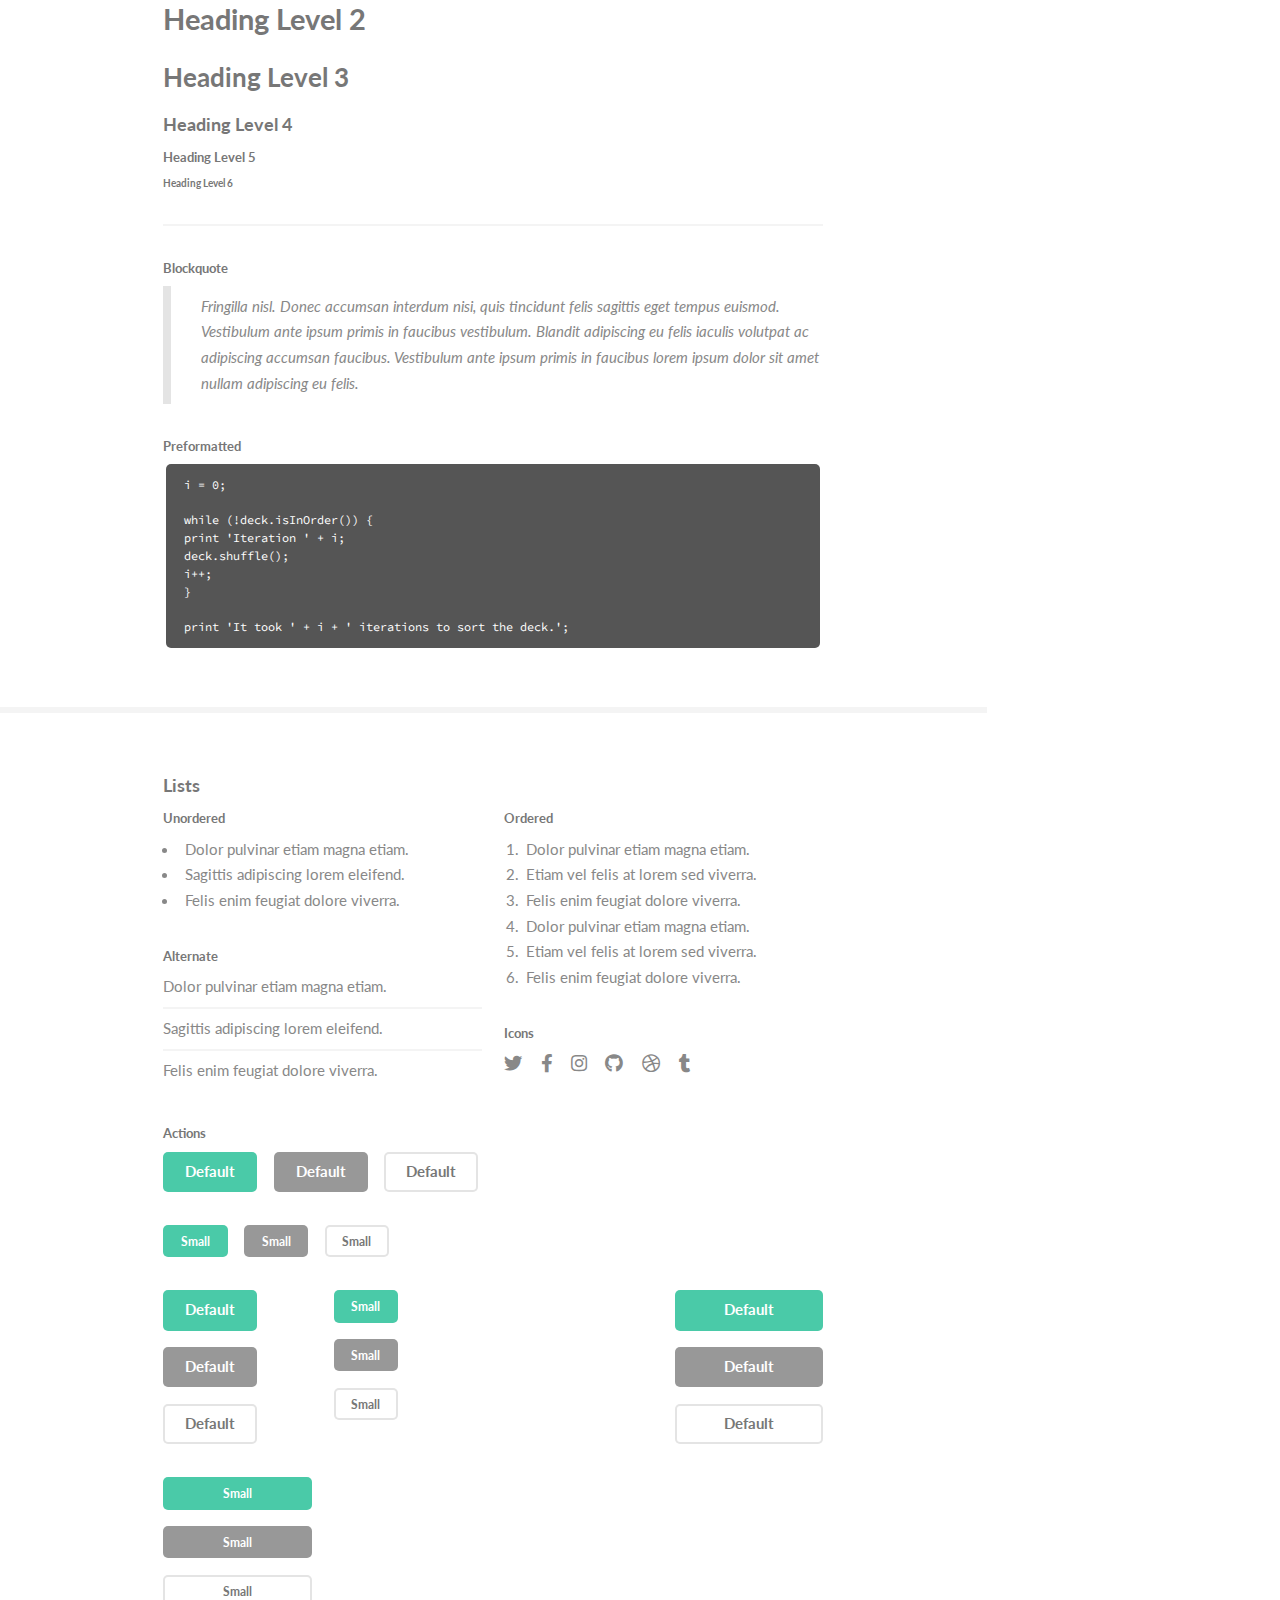
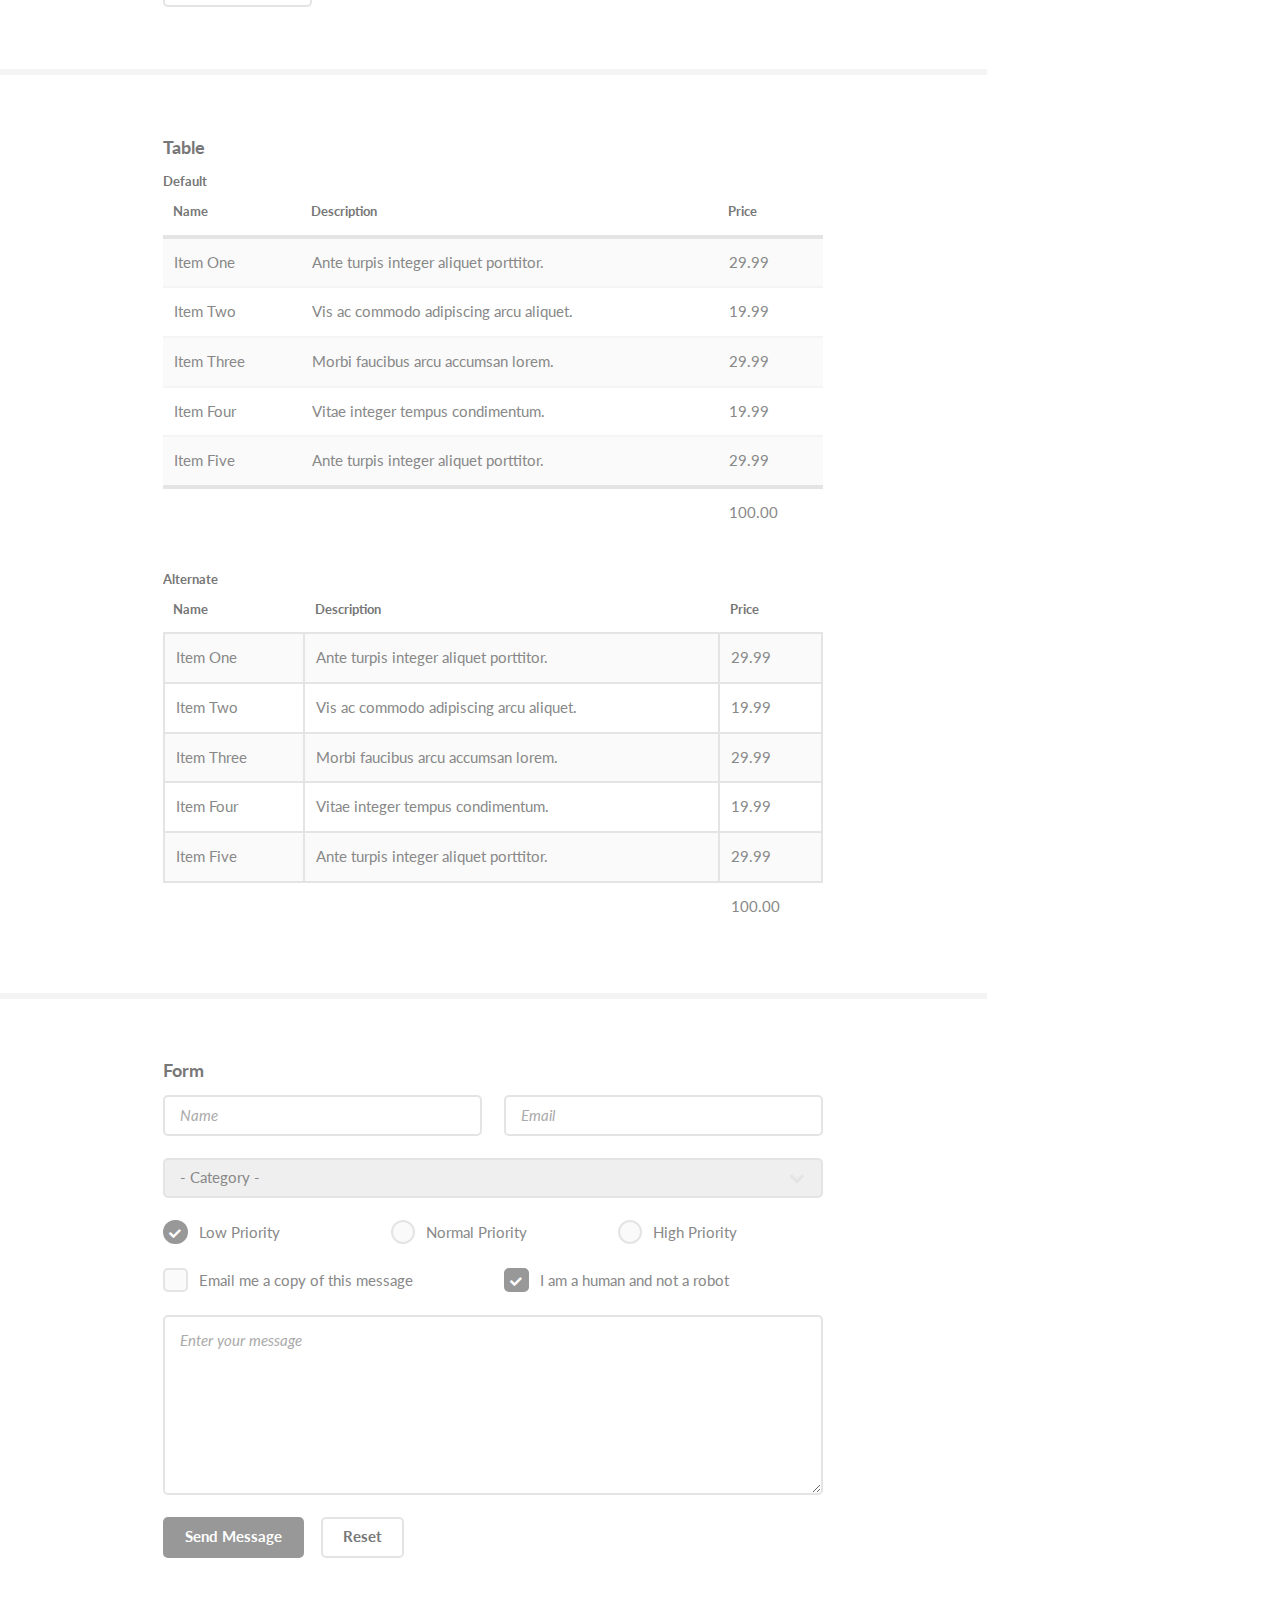
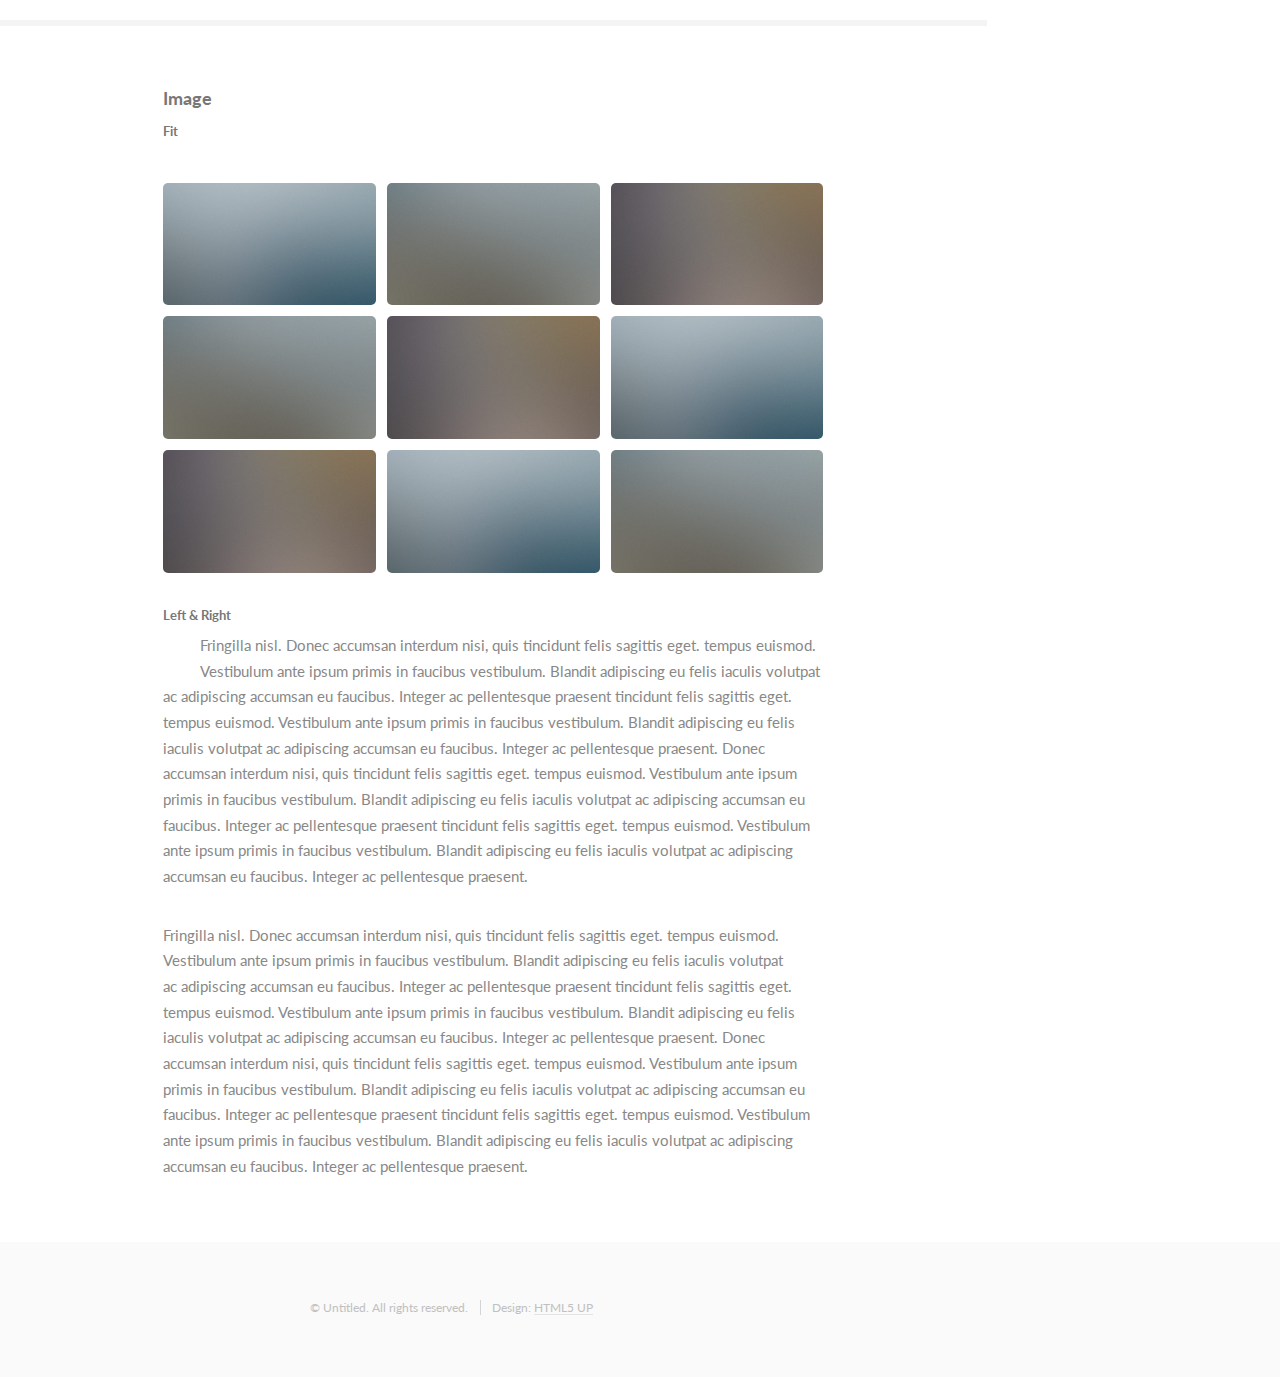
==== commit 12013280: "Update foreignlove.html" ====
--- a/projects/foreignlove.html
+++ b/projects/foreignlove.html
@@ -59,11 +59,12 @@
 
             <section id="two">
                 <div class="container">
-                    <h4>Text</h4>
+                    <h3>서비스 개요</h3>
                     <p>This is <b>bold</b> and this is <strong>strong</strong>. This is <i>italic</i> and this is <em>emphasized</em>.
                         This is <sup>superscript</sup> text and this is <sub>subscript</sub> text.
                         This is <u>underlined</u> and this is code: <code>for (;;) { ... }</code>. Finally, <a href="#">this is a link</a>.</p>
                     <hr />
+
                     <header>
                         <h4>Heading with a Subtitle</h4>
                         <p>Lorem ipsum dolor sit amet nullam id egestas urna aliquam</p>
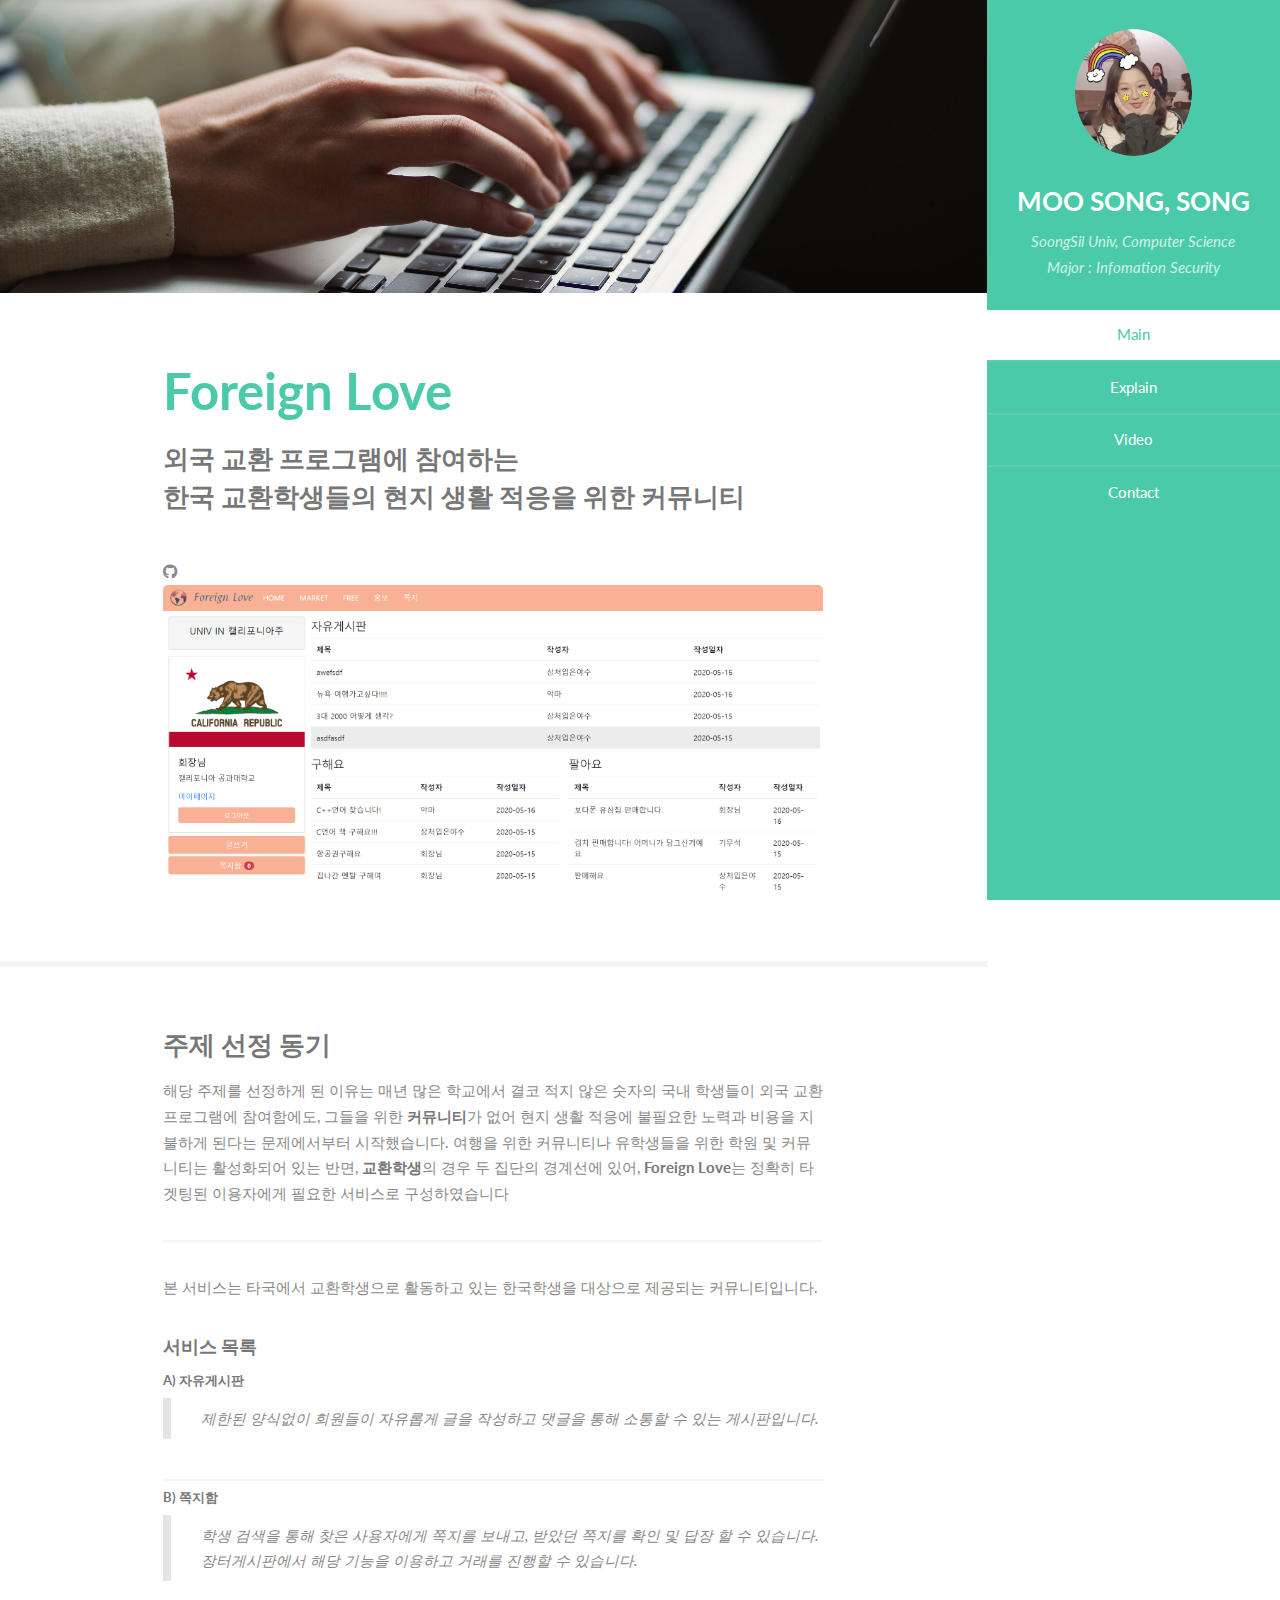
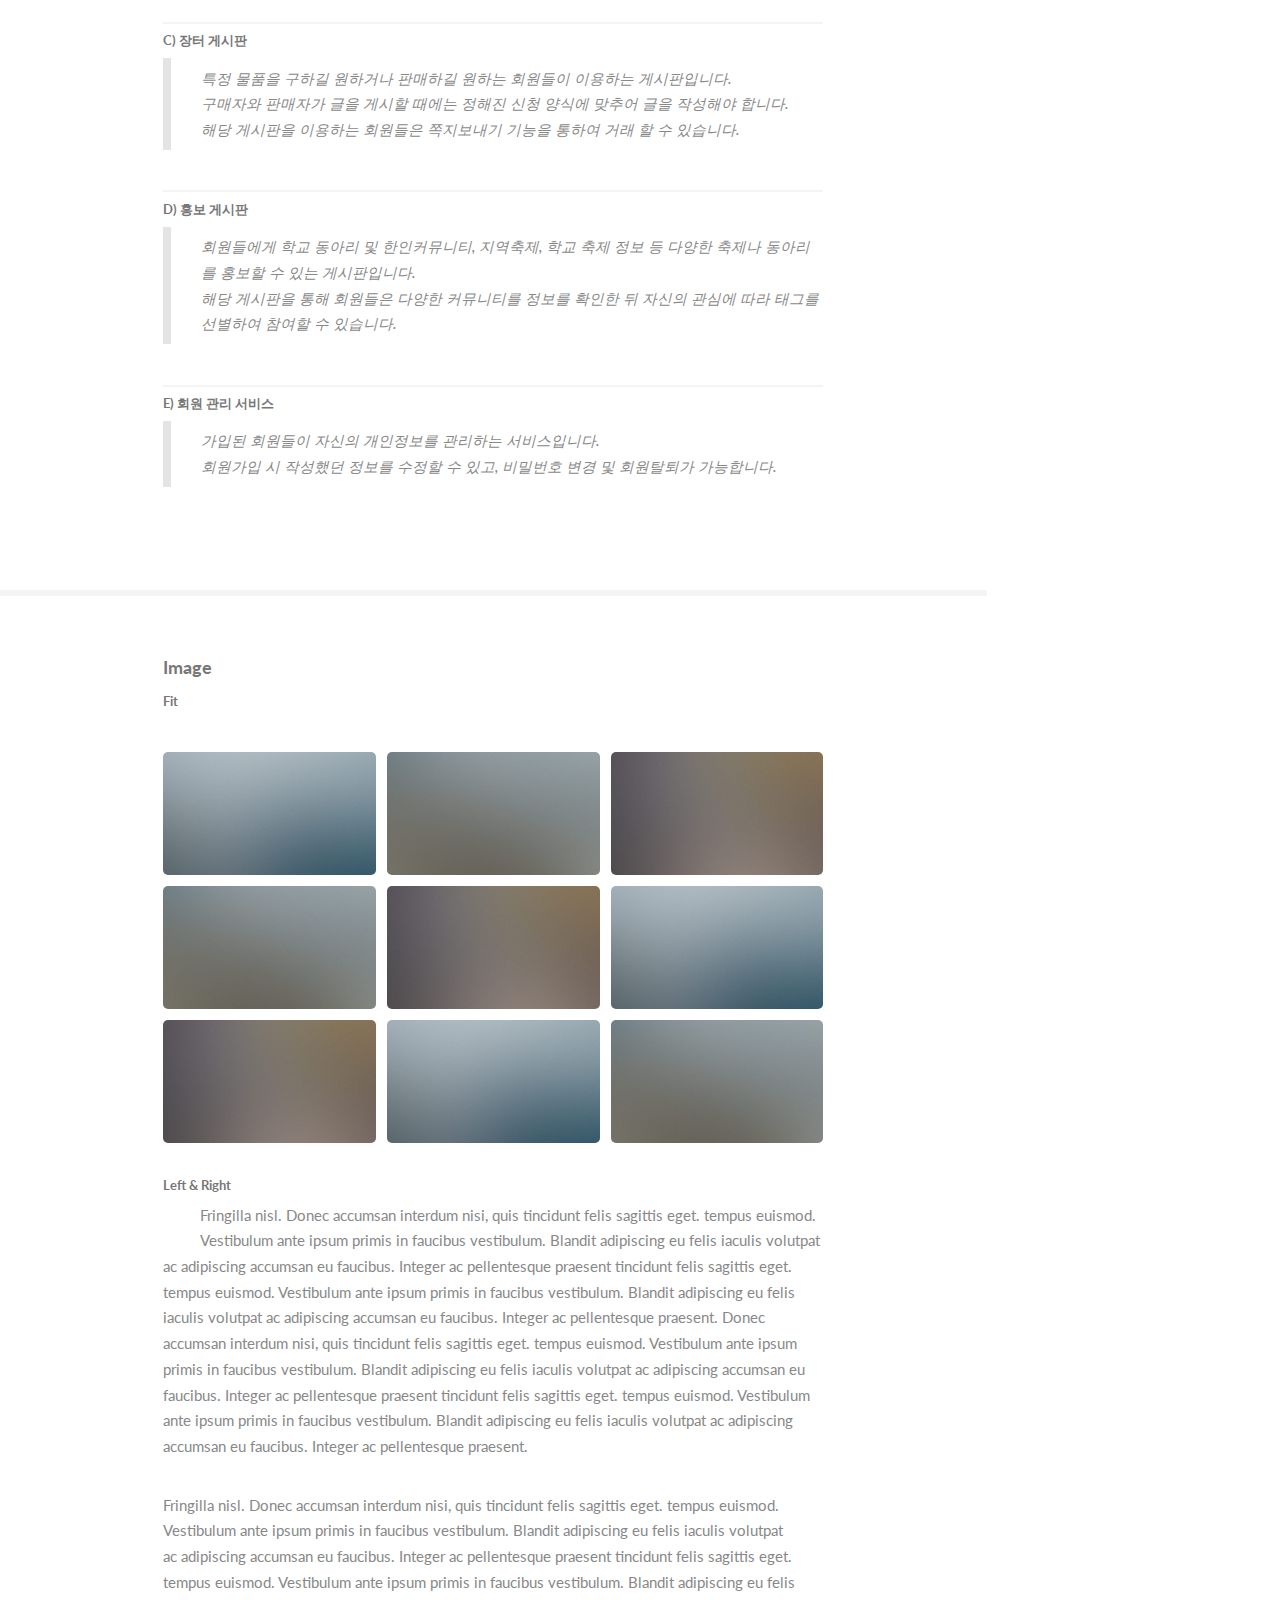
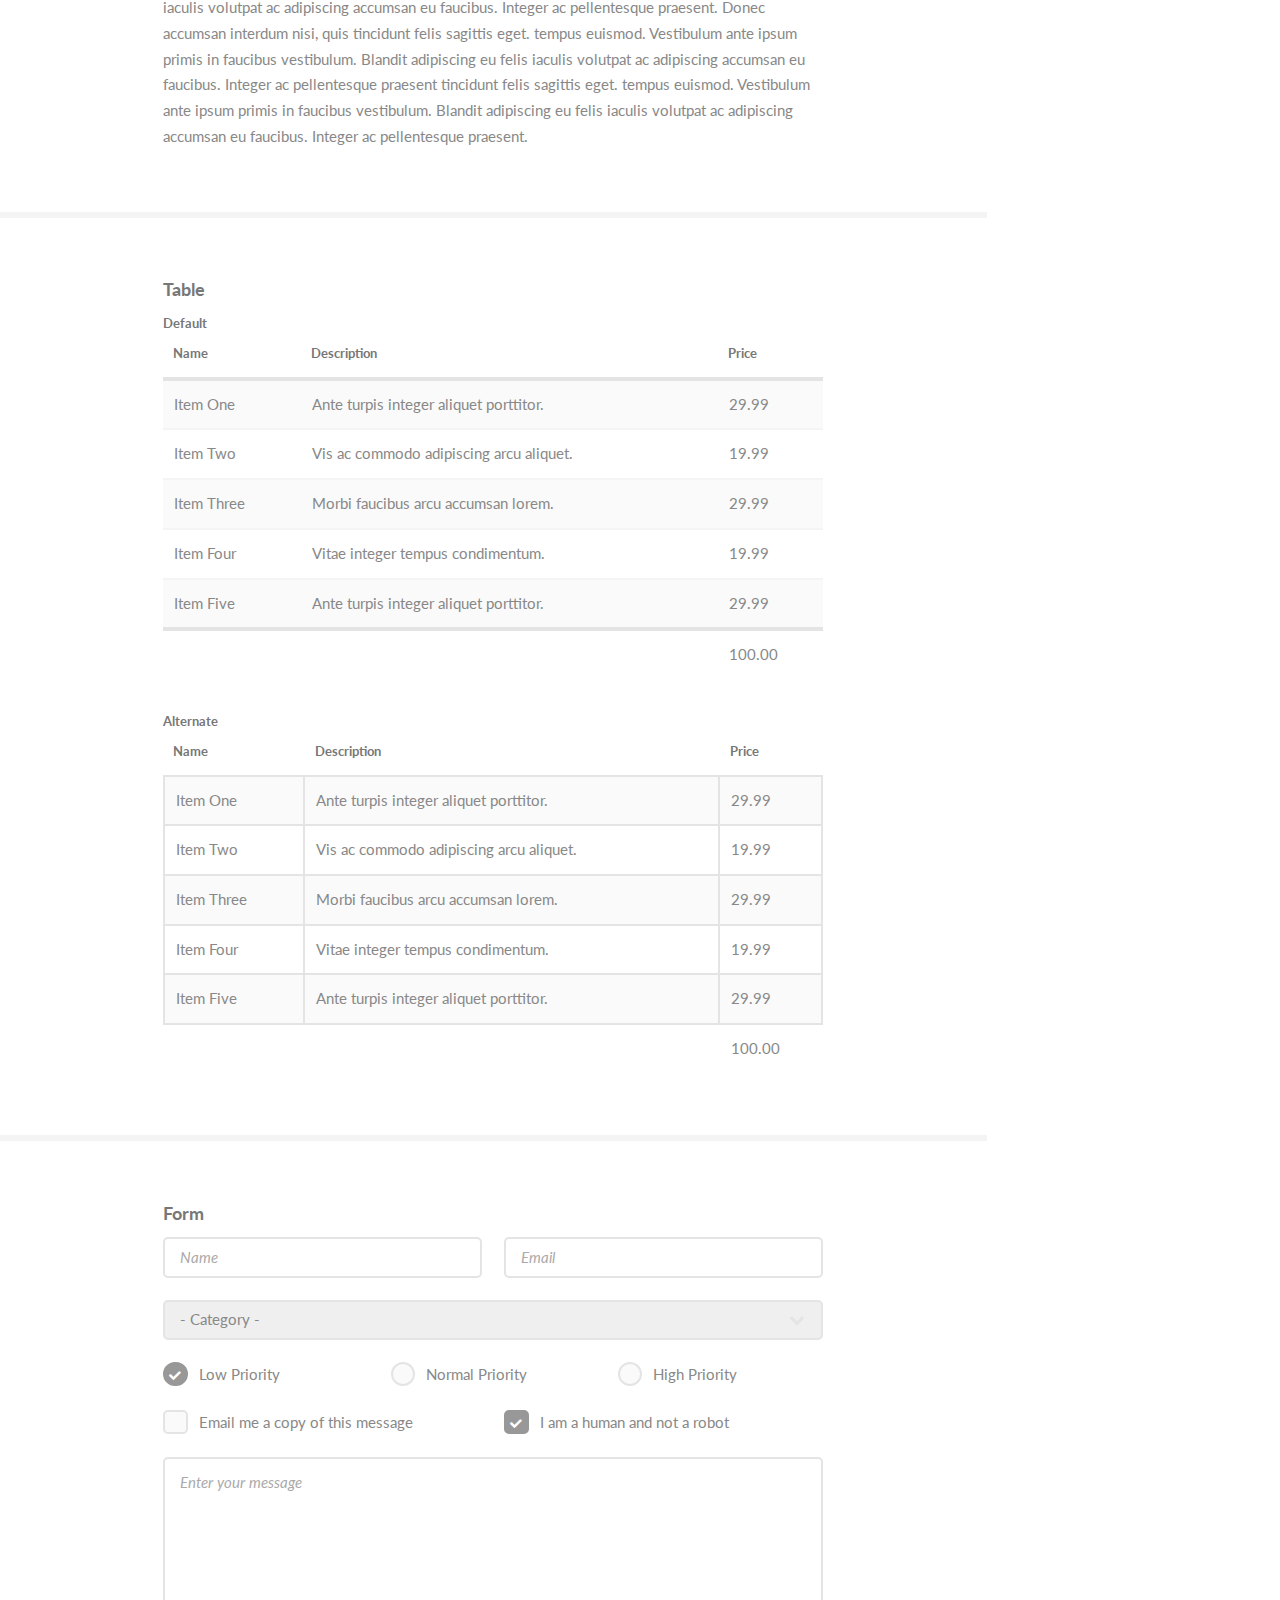
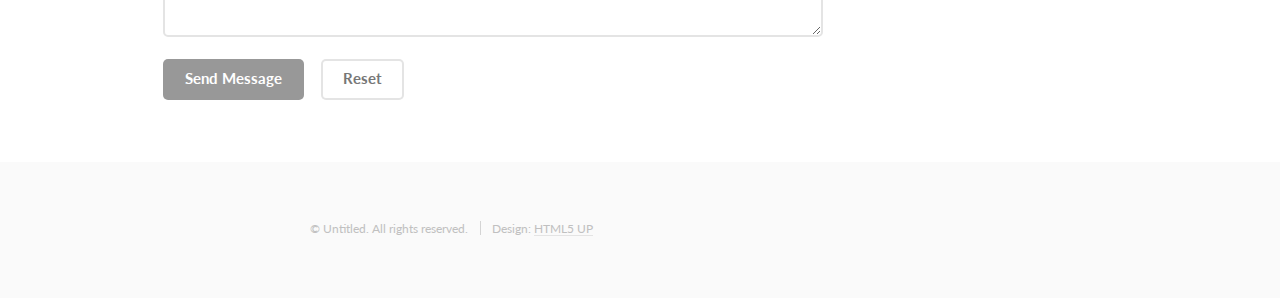
==== commit 9f4ccc02: "Update foreignlove.html" ====
--- a/projects/foreignlove.html
+++ b/projects/foreignlove.html
@@ -59,284 +59,49 @@
 
             <section id="two">
                 <div class="container">
-                    <h3>서비스 개요</h3>
-                    <p>This is <b>bold</b> and this is <strong>strong</strong>. This is <i>italic</i> and this is <em>emphasized</em>.
-                        This is <sup>superscript</sup> text and this is <sub>subscript</sub> text.
-                        This is <u>underlined</u> and this is code: <code>for (;;) { ... }</code>. Finally, <a href="#">this is a link</a>.</p>
+                    <h3>주제 선정 동기</h3>
+                    <p>
+                        해당 주제를 선정하게 된 이유는 매년 많은 학교에서 결코 적지 않은 숫자의 국내 학생들이 외국 교환 프로그램에 참여함에도,
+                        그들을 위한 <strong>커뮤니티</strong>가 없어 현지 생활 적응에 불필요한 노력과 비용을 지불하게 된다는 문제에서부터 시작했습니다.
+                        여행을 위한 커뮤니티나 유학생들을 위한 학원 및 커뮤니티는 활성화되어 있는 반면,
+                        <strong>교환학생</strong>의 경우 두 집단의 경계선에 있어, <strong>Foreign Love</strong>는 정확히 타겟팅된 이용자에게 필요한 서비스로 구성하였습니다</p>
                     <hr />
 
-                    <header>
-                        <h4>Heading with a Subtitle</h4>
-                        <p>Lorem ipsum dolor sit amet nullam id egestas urna aliquam</p>
-                    </header>
-                    <p>Nunc lacinia ante nunc ac lobortis. Interdum adipiscing gravida odio porttitor sem non mi integer non faucibus ornare mi ut ante amet placerat aliquet. Volutpat eu sed ante lacinia sapien lorem accumsan varius montes viverra nibh in adipiscing blandit tempus accumsan.</p>
-                    <header>
-                        <h5>Heading with a Subtitle</h5>
-                        <p>Lorem ipsum dolor sit amet nullam id egestas urna aliquam</p>
-                    </header>
-                    <p>Nunc lacinia ante nunc ac lobortis. Interdum adipiscing gravida odio porttitor sem non mi integer non faucibus ornare mi ut ante amet placerat aliquet. Volutpat eu sed ante lacinia sapien lorem accumsan varius montes viverra nibh in adipiscing blandit tempus accumsan.</p>
-                    <hr />
-                    <h2>Heading Level 2</h2>
-                    <h3>Heading Level 3</h3>
-                    <h4>Heading Level 4</h4>
-                    <h5>Heading Level 5</h5>
-                    <h6>Heading Level 6</h6>
-                    <hr />
-                    <h5>Blockquote</h5>
-                    <blockquote>Fringilla nisl. Donec accumsan interdum nisi, quis tincidunt felis sagittis eget tempus euismod. Vestibulum ante ipsum primis in faucibus vestibulum. Blandit adipiscing eu felis iaculis volutpat ac adipiscing accumsan faucibus. Vestibulum ante ipsum primis in faucibus lorem ipsum dolor sit amet nullam adipiscing eu felis.</blockquote>
-                    <h5>Preformatted</h5>
-                    <pre><code>i = 0;
-
-while (!deck.isInOrder()) {
-print 'Iteration ' + i;
-deck.shuffle();
-i++;
-}
-
-print 'It took ' + i + ' iterations to sort the deck.';</code></pre>
-
-                </div>
-            </section>
+                    <div class="row">
+                        <div class="col-12">
+                            <p>
+                                본 서비스는 타국에서 교환학생으로 활동하고 있는 한국학생을 대상으로 제공되는 커뮤니티입니다.
+                            </p>
+                            <h4>서비스 목록</h4>
+                            <ul class="alt">
+                                <li><h5>A) 자유게시판</h5>
+                                    <blockquote>제한된 양식없이 회원들이 자유롭게 글을 작성하고 댓글을 통해 소통할 수 있는 게시판입니다.</blockquote>
+                                </li>
+                                <li><h5>B) 쪽지함</h5>
+                                    <blockquote>학생 검색을 통해 찾은 사용자에게 쪽지를 보내고, 받았던 쪽지를 확인 및 답장 할 수 있습니다.
+                                        <br/>장터게시판에서 해당 기능을 이용하고 거래를 진행할 수 있습니다.</blockquote>
+                                </li>
+                                <li><h5>C) 장터 게시판</h5>
+                                    <blockquote>특정 물품을 구하길 원하거나 판매하길 원하는 회원들이 이용하는 게시판입니다. <br/>
+                                        구매자와 판매자가 글을 게시할 때에는 정해진 신청 양식에 맞추어 글을 작성해야 합니다. <br/>
+                                        해당 게시판을 이용하는 회원들은 쪽지보내기 기능을 통하여 거래 할 수 있습니다.</blockquote>
+                                </li>
+                                <li><h5>D) 홍보 게시판</h5>
+                                    <blockquote>회원들에게 학교 동아리 및 한인커뮤니티, 지역축제, 학교 축제 정보 등 다양한 축제나 동아리를 홍보할 수 있는 게시판입니다.
+                                        <br/>해당 게시판을 통해 회원들은 다양한 커뮤니티를 정보를 확인한 뒤 자신의 관심에 따라 태그를 선별하여 참여할 수 있습니다.</blockquote>
+                                </li>
+                                <li><h5>E) 회원 관리 서비스</h5>
+                                    <blockquote>가입된 회원들이 자신의 개인정보를 관리하는 서비스입니다. <br/>
+                                        회원가입 시 작성했던 정보를 수정할 수 있고, 비밀번호 변경 및 회원탈퇴가 가능합니다. </blockquote>
+                                </li>
+                            </ul>
+                        </div>
+                    </div>
+                </div>
+            </section>
+
             <!--three-->
             <section id="three">
-                <div class="container">
-                    <h4>Lists</h4>
-                    <div class="row">
-                        <div class="col-6 col-12-xsmall">
-                            <h5>Unordered</h5>
-                            <ul>
-                                <li>Dolor pulvinar etiam magna etiam.</li>
-                                <li>Sagittis adipiscing lorem eleifend.</li>
-                                <li>Felis enim feugiat dolore viverra.</li>
-                            </ul>
-                            <h5>Alternate</h5>
-                            <ul class="alt">
-                                <li>Dolor pulvinar etiam magna etiam.</li>
-                                <li>Sagittis adipiscing lorem eleifend.</li>
-                                <li>Felis enim feugiat dolore viverra.</li>
-                            </ul>
-                        </div>
-                        <div class="col-6 col-12-xsmall">
-                            <h5>Ordered</h5>
-                            <ol>
-                                <li>Dolor pulvinar etiam magna etiam.</li>
-                                <li>Etiam vel felis at lorem sed viverra.</li>
-                                <li>Felis enim feugiat dolore viverra.</li>
-                                <li>Dolor pulvinar etiam magna etiam.</li>
-                                <li>Etiam vel felis at lorem sed viverra.</li>
-                                <li>Felis enim feugiat dolore viverra.</li>
-                            </ol>
-                            <h5>Icons</h5>
-                            <ul class="icons">
-                                <li><a href="#" class="icon brands fa-twitter"><span class="label">Twitter</span></a></li>
-                                <li><a href="#" class="icon brands fa-facebook-f"><span class="label">Facebook</span></a></li>
-                                <li><a href="#" class="icon brands fa-instagram"><span class="label">Instagram</span></a></li>
-                                <li><a href="#" class="icon brands fa-github"><span class="label">Github</span></a></li>
-                                <li><a href="#" class="icon brands fa-dribbble"><span class="label">Dribbble</span></a></li>
-                                <li><a href="#" class="icon brands fa-tumblr"><span class="label">Tumblr</span></a></li>
-                            </ul>
-                        </div>
-                    </div>
-                    <h5>Actions</h5>
-                    <ul class="actions">
-                        <li><a href="#" class="button primary">Default</a></li>
-                        <li><a href="#" class="button">Default</a></li>
-                        <li><a href="#" class="button alt">Default</a></li>
-                    </ul>
-                    <ul class="actions small">
-                        <li><a href="#" class="button primary small">Small</a></li>
-                        <li><a href="#" class="button small">Small</a></li>
-                        <li><a href="#" class="button alt small">Small</a></li>
-                    </ul>
-                    <div class="row">
-                        <div class="col-3 col-6-medium col-12-xsmall">
-                            <ul class="actions stacked">
-                                <li><a href="#" class="button primary">Default</a></li>
-                                <li><a href="#" class="button">Default</a></li>
-                                <li><a href="#" class="button alt">Default</a></li>
-                            </ul>
-                        </div>
-                        <div class="col-3 col-6 col-12-xsmall">
-                            <ul class="actions stacked">
-                                <li><a href="#" class="button primary small">Small</a></li>
-                                <li><a href="#" class="button small">Small</a></li>
-                                <li><a href="#" class="button alt small">Small</a></li>
-                            </ul>
-                        </div>
-                        <div class="col-3 col-6-medium col-12-xsmall">
-                            <ul class="actions stacked">
-                                <li><a href="#" class="button primary fit">Default</a></li>
-                                <li><a href="#" class="button fit">Default</a></li>
-                                <li><a href="#" class="button alt fit">Default</a></li>
-                            </ul>
-                        </div>
-                        <div class="col-3 col-6-medium col-12-xsmall">
-                            <ul class="actions stacked">
-                                <li><a href="#" class="button primary small fit">Small</a></li>
-                                <li><a href="#" class="button small fit">Small</a></li>
-                                <li><a href="#" class="button alt small fit">Small</a></li>
-                            </ul>
-                        </div>
-                    </div>
-                </div>
-            </section>
-
-            <!--four-->
-
-            <section id="four">
-                <div class="container">
-                    <h4>Table</h4>
-                    <h5>Default</h5>
-                    <div class="table-wrapper">
-                        <table>
-                            <thead>
-                            <tr>
-                                <th>Name</th>
-                                <th>Description</th>
-                                <th>Price</th>
-                            </tr>
-                            </thead>
-                            <tbody>
-                            <tr>
-                                <td>Item One</td>
-                                <td>Ante turpis integer aliquet porttitor.</td>
-                                <td>29.99</td>
-                            </tr>
-                            <tr>
-                                <td>Item Two</td>
-                                <td>Vis ac commodo adipiscing arcu aliquet.</td>
-                                <td>19.99</td>
-                            </tr>
-                            <tr>
-                                <td>Item Three</td>
-                                <td> Morbi faucibus arcu accumsan lorem.</td>
-                                <td>29.99</td>
-                            </tr>
-                            <tr>
-                                <td>Item Four</td>
-                                <td>Vitae integer tempus condimentum.</td>
-                                <td>19.99</td>
-                            </tr>
-                            <tr>
-                                <td>Item Five</td>
-                                <td>Ante turpis integer aliquet porttitor.</td>
-                                <td>29.99</td>
-                            </tr>
-                            </tbody>
-                            <tfoot>
-                            <tr>
-                                <td colspan="2"></td>
-                                <td>100.00</td>
-                            </tr>
-                            </tfoot>
-                        </table>
-                    </div>
-
-                    <h5>Alternate</h5>
-                    <div class="table-wrapper">
-                        <table class="alt">
-                            <thead>
-                            <tr>
-                                <th>Name</th>
-                                <th>Description</th>
-                                <th>Price</th>
-                            </tr>
-                            </thead>
-                            <tbody>
-                            <tr>
-                                <td>Item One</td>
-                                <td>Ante turpis integer aliquet porttitor.</td>
-                                <td>29.99</td>
-                            </tr>
-                            <tr>
-                                <td>Item Two</td>
-                                <td>Vis ac commodo adipiscing arcu aliquet.</td>
-                                <td>19.99</td>
-                            </tr>
-                            <tr>
-                                <td>Item Three</td>
-                                <td> Morbi faucibus arcu accumsan lorem.</td>
-                                <td>29.99</td>
-                            </tr>
-                            <tr>
-                                <td>Item Four</td>
-                                <td>Vitae integer tempus condimentum.</td>
-                                <td>19.99</td>
-                            </tr>
-                            <tr>
-                                <td>Item Five</td>
-                                <td>Ante turpis integer aliquet porttitor.</td>
-                                <td>29.99</td>
-                            </tr>
-                            </tbody>
-                            <tfoot>
-                            <tr>
-                                <td colspan="2"></td>
-                                <td>100.00</td>
-                            </tr>
-                            </tfoot>
-                        </table>
-                    </div>
-                </div>
-            </section>
-
-
-
-            <section>
-                <div class="container">
-                    <h4>Form</h4>
-                    <form method="post" action="#">
-                        <div class="row gtr-uniform">
-                            <div class="col-6 col-12-xsmall">
-                                <input type="text" name="demo-name" id="demo-name" value="" placeholder="Name" />
-                            </div>
-                            <div class="col-6 col-12-xsmall">
-                                <input type="email" name="demo-email" id="demo-email" value="" placeholder="Email" />
-                            </div>
-                            <div class="col-12">
-                                <select name="demo-category" id="demo-category">
-                                    <option value="">- Category -</option>
-                                    <option value="1">Manufacturing</option>
-                                    <option value="1">Shipping</option>
-                                    <option value="1">Administration</option>
-                                    <option value="1">Human Resources</option>
-                                </select>
-                            </div>
-                            <div class="col-4 col-12-medium">
-                                <input type="radio" id="demo-priority-low" name="demo-priority" checked>
-                                <label for="demo-priority-low">Low Priority</label>
-                            </div>
-                            <div class="col-4 col-12-medium">
-                                <input type="radio" id="demo-priority-normal" name="demo-priority">
-                                <label for="demo-priority-normal">Normal Priority</label>
-                            </div>
-                            <div class="col-4 col-12-medium">
-                                <input type="radio" id="demo-priority-high" name="demo-priority">
-                                <label for="demo-priority-high">High Priority</label>
-                            </div>
-                            <div class="col-6 col-12-medium">
-                                <input type="checkbox" id="demo-copy" name="demo-copy">
-                                <label for="demo-copy">Email me a copy of this message</label>
-                            </div>
-                            <div class="col-6 col-12-medium">
-                                <input type="checkbox" id="demo-human" name="demo-human" checked>
-                                <label for="demo-human">I am a human and not a robot</label>
-                            </div>
-                            <div class="col-12">
-                                <textarea name="demo-message" id="demo-message" placeholder="Enter your message" rows="6"></textarea>
-                            </div>
-                            <div class="col-12">
-                                <ul class="actions">
-                                    <li><input type="submit" value="Send Message" /></li>
-                                    <li><input type="reset" value="Reset" class="alt" /></li>
-                                </ul>
-                            </div>
-                        </div>
-                    </form>
-                </div>
-            </section>
-
-            <section>
                 <div class="container">
                     <h4>Image</h4>
                     <h5>Fit</h5>
@@ -359,6 +124,161 @@
                     <p><span class="image right"><img src="images/avatar.jpg" alt="" /></span>Fringilla nisl. Donec accumsan interdum nisi, quis tincidunt felis sagittis eget. tempus euismod. Vestibulum ante ipsum primis in faucibus vestibulum. Blandit adipiscing eu felis iaculis volutpat ac adipiscing accumsan eu faucibus. Integer ac pellentesque praesent tincidunt felis sagittis eget. tempus euismod. Vestibulum ante ipsum primis in faucibus vestibulum. Blandit adipiscing eu felis iaculis volutpat ac adipiscing accumsan eu faucibus. Integer ac pellentesque praesent. Donec accumsan interdum nisi, quis tincidunt felis sagittis eget. tempus euismod. Vestibulum ante ipsum primis in faucibus vestibulum. Blandit adipiscing eu felis iaculis volutpat ac adipiscing accumsan eu faucibus. Integer ac pellentesque praesent tincidunt felis sagittis eget. tempus euismod. Vestibulum ante ipsum primis in faucibus vestibulum. Blandit adipiscing eu felis iaculis volutpat ac adipiscing accumsan eu faucibus. Integer ac pellentesque praesent.</p>
                 </div>
             </section>
+
+            <!--four-->
+
+            <section id="four">
+                <div class="container">
+                    <h4>Table</h4>
+                    <h5>Default</h5>
+                    <div class="table-wrapper">
+                        <table>
+                            <thead>
+                            <tr>
+                                <th>Name</th>
+                                <th>Description</th>
+                                <th>Price</th>
+                            </tr>
+                            </thead>
+                            <tbody>
+                            <tr>
+                                <td>Item One</td>
+                                <td>Ante turpis integer aliquet porttitor.</td>
+                                <td>29.99</td>
+                            </tr>
+                            <tr>
+                                <td>Item Two</td>
+                                <td>Vis ac commodo adipiscing arcu aliquet.</td>
+                                <td>19.99</td>
+                            </tr>
+                            <tr>
+                                <td>Item Three</td>
+                                <td> Morbi faucibus arcu accumsan lorem.</td>
+                                <td>29.99</td>
+                            </tr>
+                            <tr>
+                                <td>Item Four</td>
+                                <td>Vitae integer tempus condimentum.</td>
+                                <td>19.99</td>
+                            </tr>
+                            <tr>
+                                <td>Item Five</td>
+                                <td>Ante turpis integer aliquet porttitor.</td>
+                                <td>29.99</td>
+                            </tr>
+                            </tbody>
+                            <tfoot>
+                            <tr>
+                                <td colspan="2"></td>
+                                <td>100.00</td>
+                            </tr>
+                            </tfoot>
+                        </table>
+                    </div>
+
+                    <h5>Alternate</h5>
+                    <div class="table-wrapper">
+                        <table class="alt">
+                            <thead>
+                            <tr>
+                                <th>Name</th>
+                                <th>Description</th>
+                                <th>Price</th>
+                            </tr>
+                            </thead>
+                            <tbody>
+                            <tr>
+                                <td>Item One</td>
+                                <td>Ante turpis integer aliquet porttitor.</td>
+                                <td>29.99</td>
+                            </tr>
+                            <tr>
+                                <td>Item Two</td>
+                                <td>Vis ac commodo adipiscing arcu aliquet.</td>
+                                <td>19.99</td>
+                            </tr>
+                            <tr>
+                                <td>Item Three</td>
+                                <td> Morbi faucibus arcu accumsan lorem.</td>
+                                <td>29.99</td>
+                            </tr>
+                            <tr>
+                                <td>Item Four</td>
+                                <td>Vitae integer tempus condimentum.</td>
+                                <td>19.99</td>
+                            </tr>
+                            <tr>
+                                <td>Item Five</td>
+                                <td>Ante turpis integer aliquet porttitor.</td>
+                                <td>29.99</td>
+                            </tr>
+                            </tbody>
+                            <tfoot>
+                            <tr>
+                                <td colspan="2"></td>
+                                <td>100.00</td>
+                            </tr>
+                            </tfoot>
+                        </table>
+                    </div>
+                </div>
+            </section>
+
+
+
+            <section>
+                <div class="container">
+                    <h4>Form</h4>
+                    <form method="post" action="#">
+                        <div class="row gtr-uniform">
+                            <div class="col-6 col-12-xsmall">
+                                <input type="text" name="demo-name" id="demo-name" value="" placeholder="Name" />
+                            </div>
+                            <div class="col-6 col-12-xsmall">
+                                <input type="email" name="demo-email" id="demo-email" value="" placeholder="Email" />
+                            </div>
+                            <div class="col-12">
+                                <select name="demo-category" id="demo-category">
+                                    <option value="">- Category -</option>
+                                    <option value="1">Manufacturing</option>
+                                    <option value="1">Shipping</option>
+                                    <option value="1">Administration</option>
+                                    <option value="1">Human Resources</option>
+                                </select>
+                            </div>
+                            <div class="col-4 col-12-medium">
+                                <input type="radio" id="demo-priority-low" name="demo-priority" checked>
+                                <label for="demo-priority-low">Low Priority</label>
+                            </div>
+                            <div class="col-4 col-12-medium">
+                                <input type="radio" id="demo-priority-normal" name="demo-priority">
+                                <label for="demo-priority-normal">Normal Priority</label>
+                            </div>
+                            <div class="col-4 col-12-medium">
+                                <input type="radio" id="demo-priority-high" name="demo-priority">
+                                <label for="demo-priority-high">High Priority</label>
+                            </div>
+                            <div class="col-6 col-12-medium">
+                                <input type="checkbox" id="demo-copy" name="demo-copy">
+                                <label for="demo-copy">Email me a copy of this message</label>
+                            </div>
+                            <div class="col-6 col-12-medium">
+                                <input type="checkbox" id="demo-human" name="demo-human" checked>
+                                <label for="demo-human">I am a human and not a robot</label>
+                            </div>
+                            <div class="col-12">
+                                <textarea name="demo-message" id="demo-message" placeholder="Enter your message" rows="6"></textarea>
+                            </div>
+                            <div class="col-12">
+                                <ul class="actions">
+                                    <li><input type="submit" value="Send Message" /></li>
+                                    <li><input type="reset" value="Reset" class="alt" /></li>
+                                </ul>
+                            </div>
+                        </div>
+                    </form>
+                </div>
+            </section>
         </div>
     </div>
 
